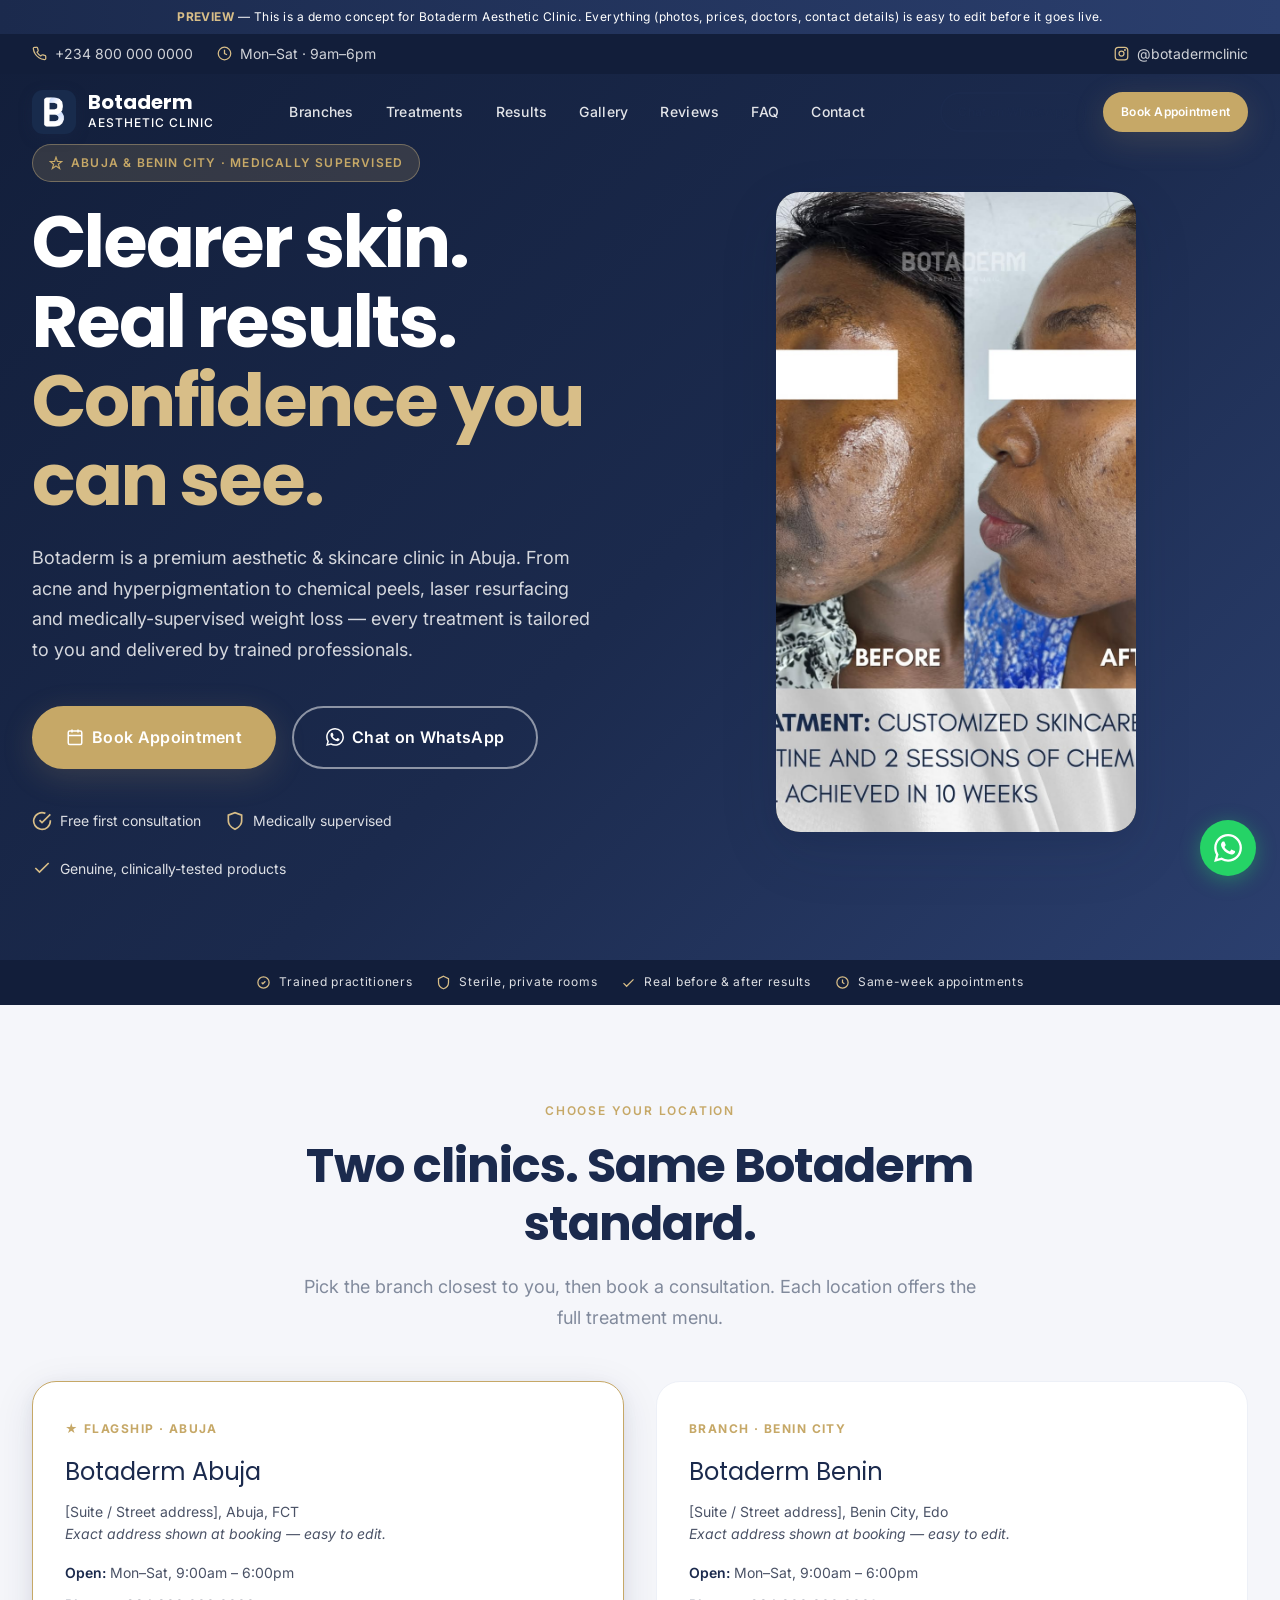
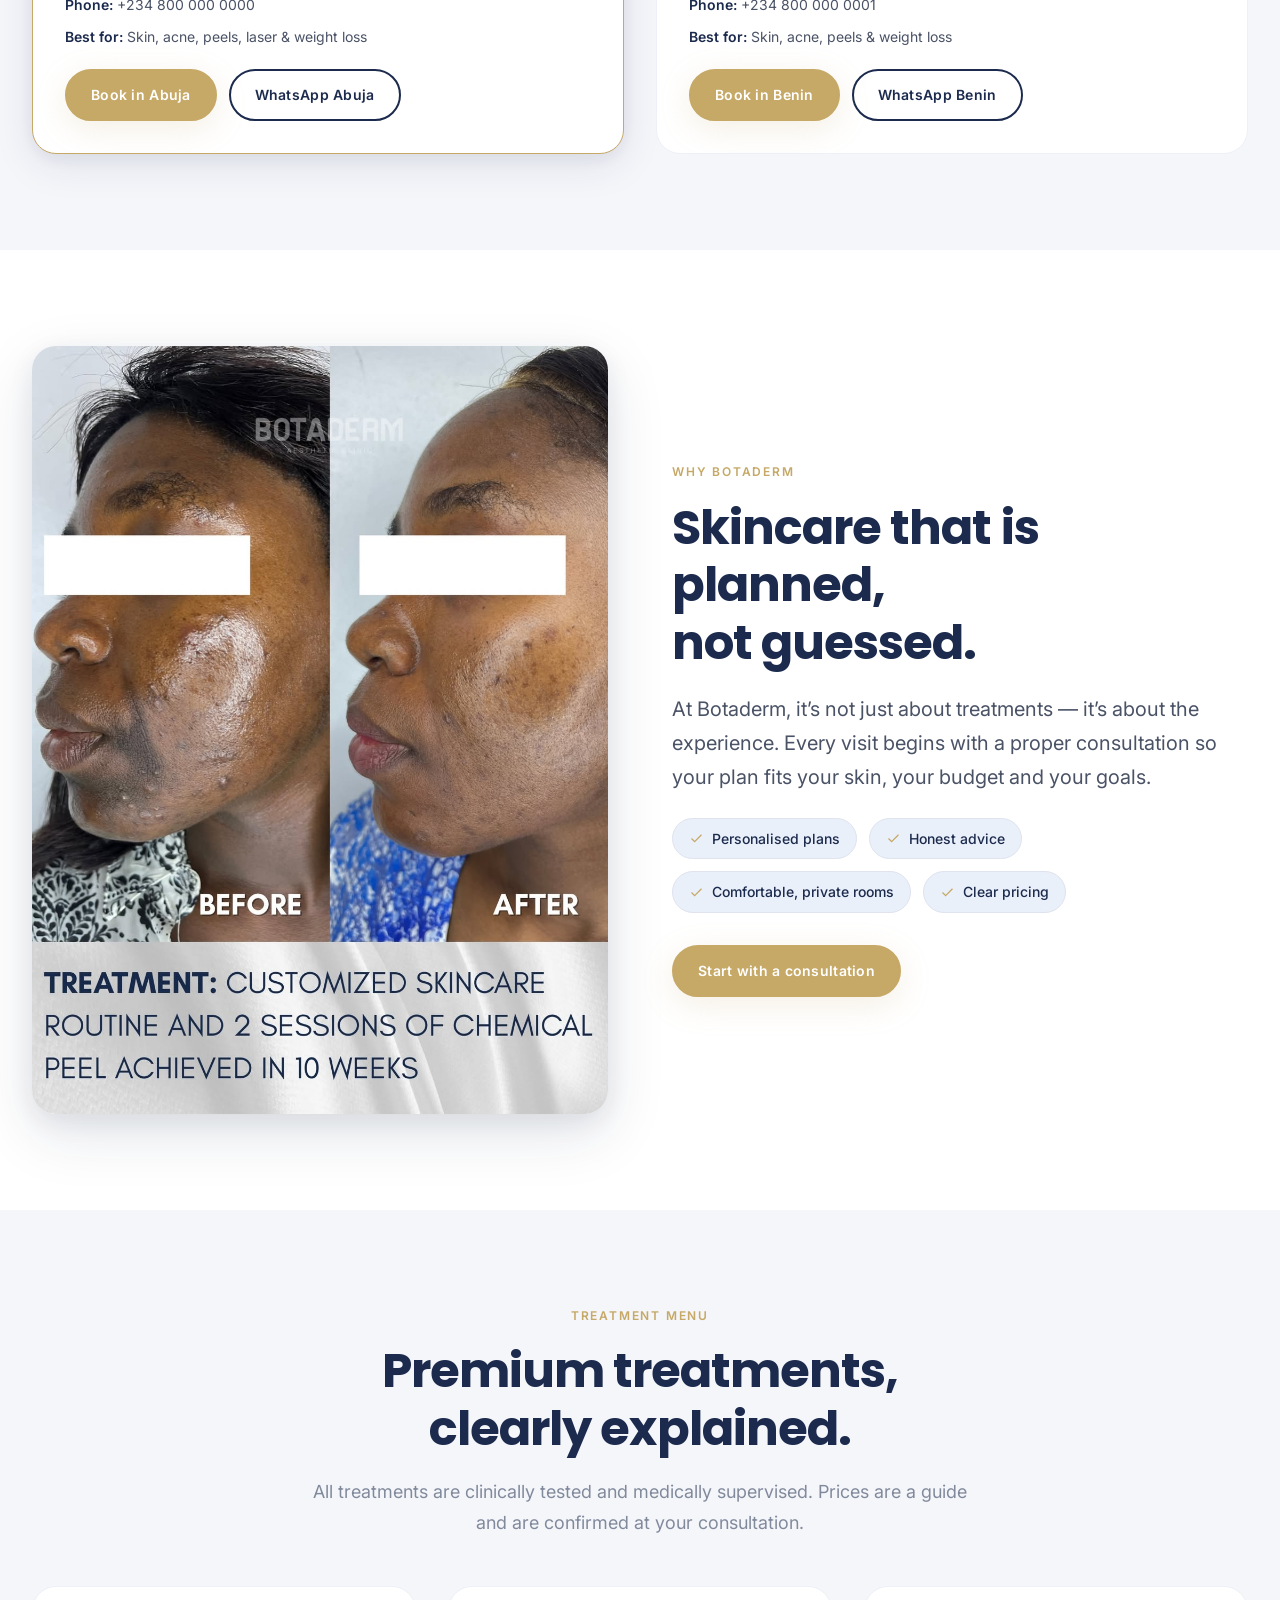
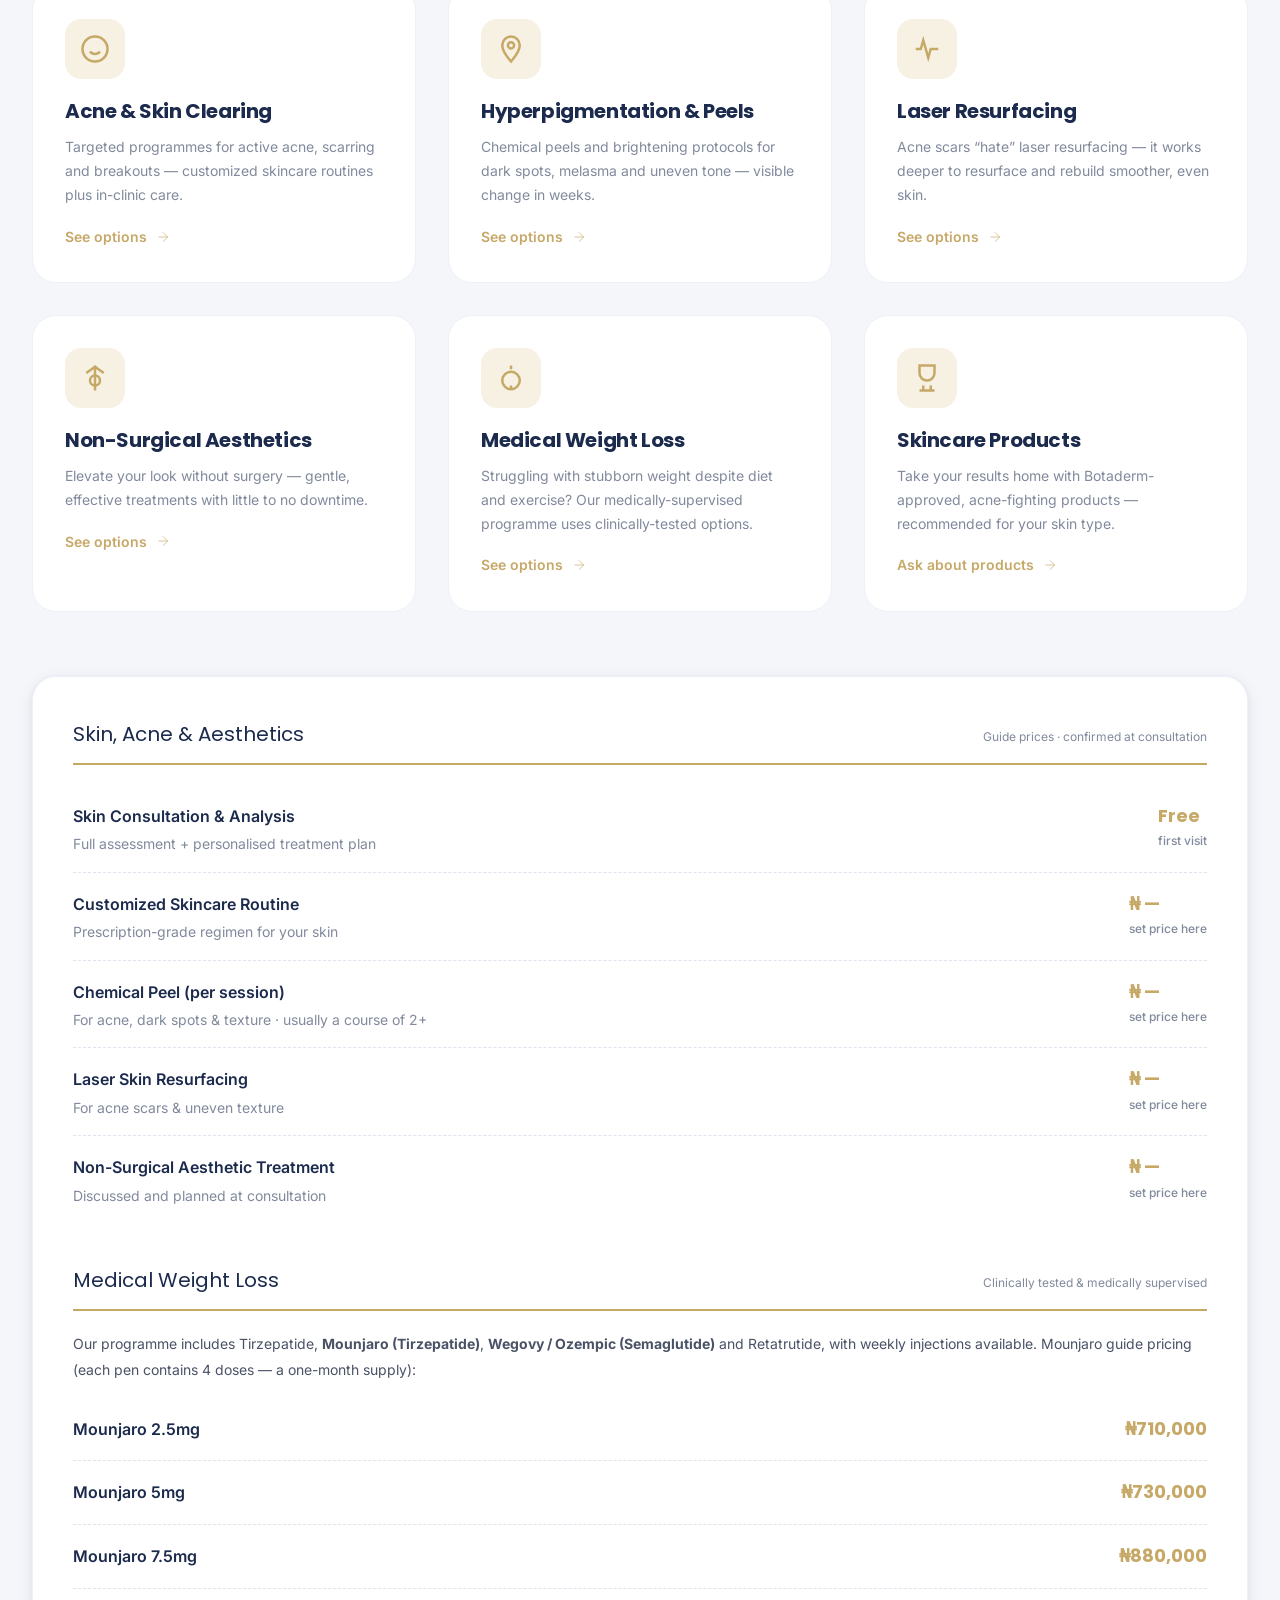
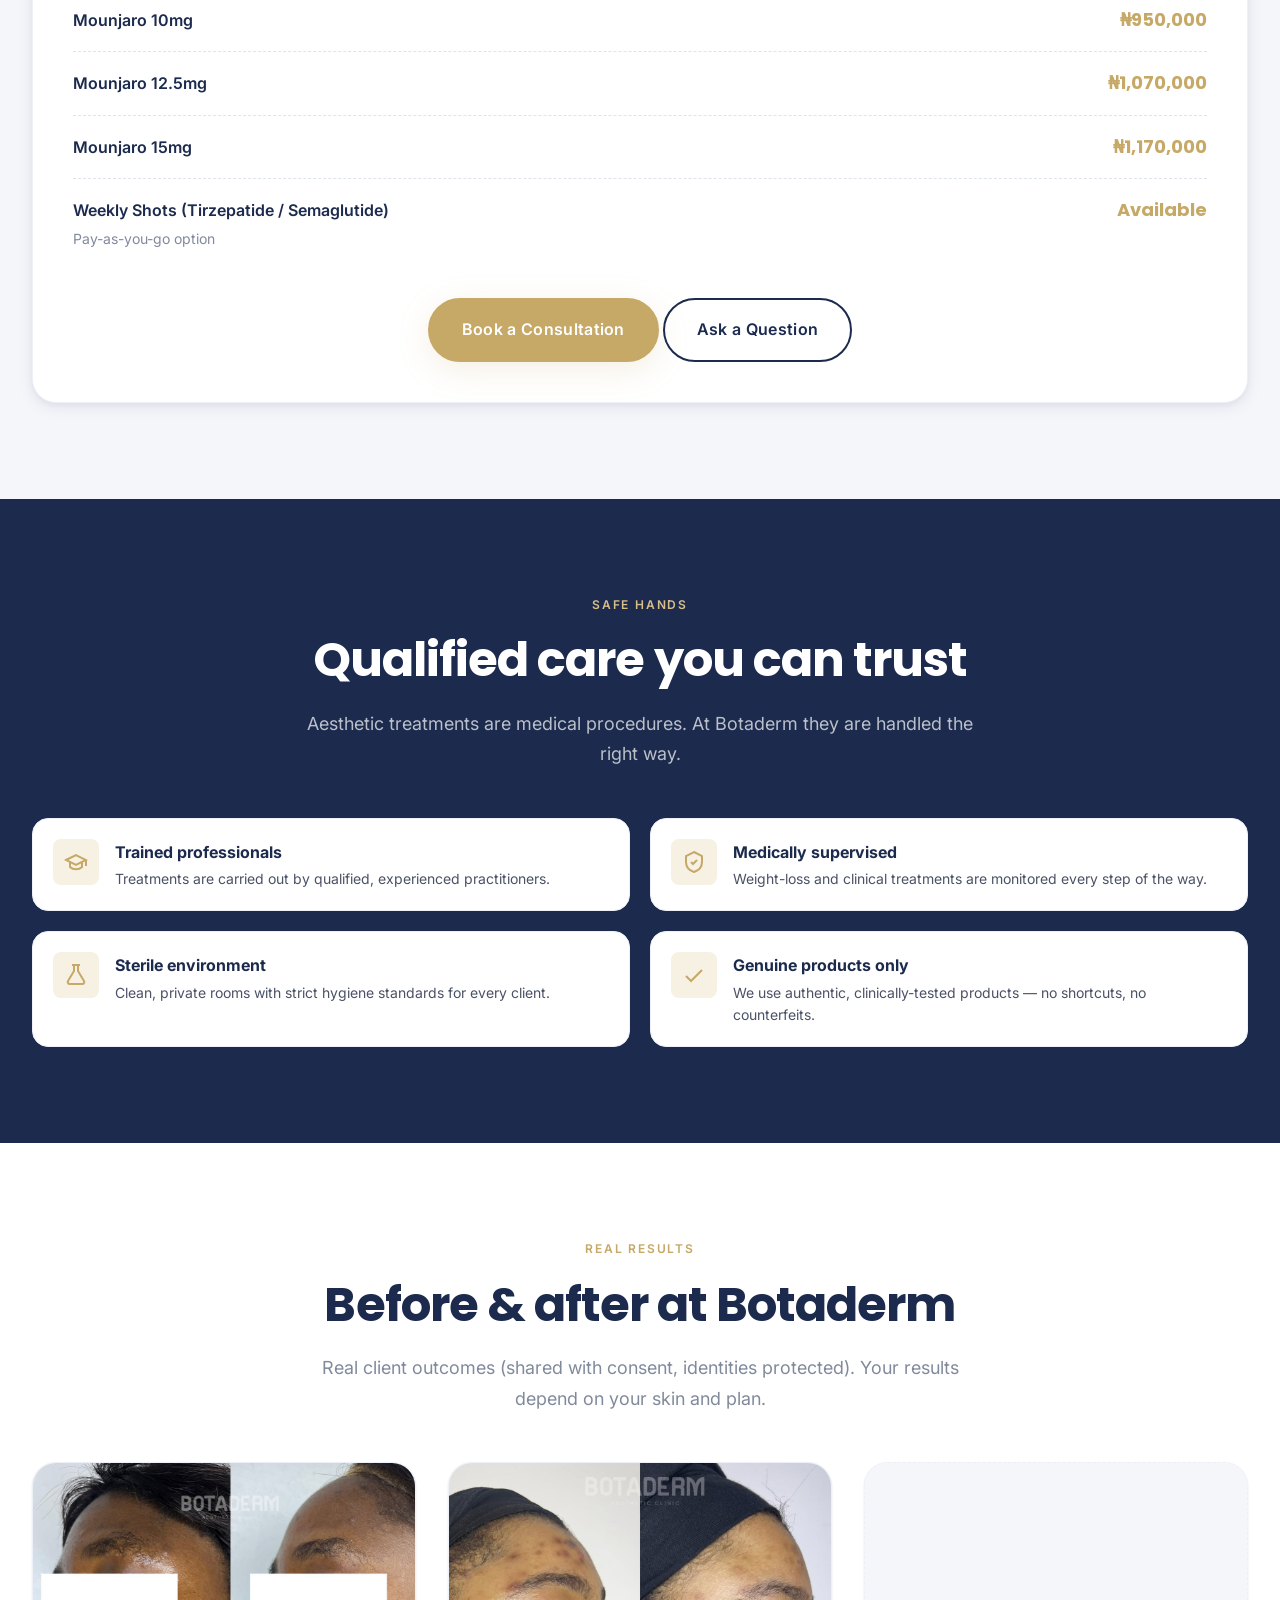
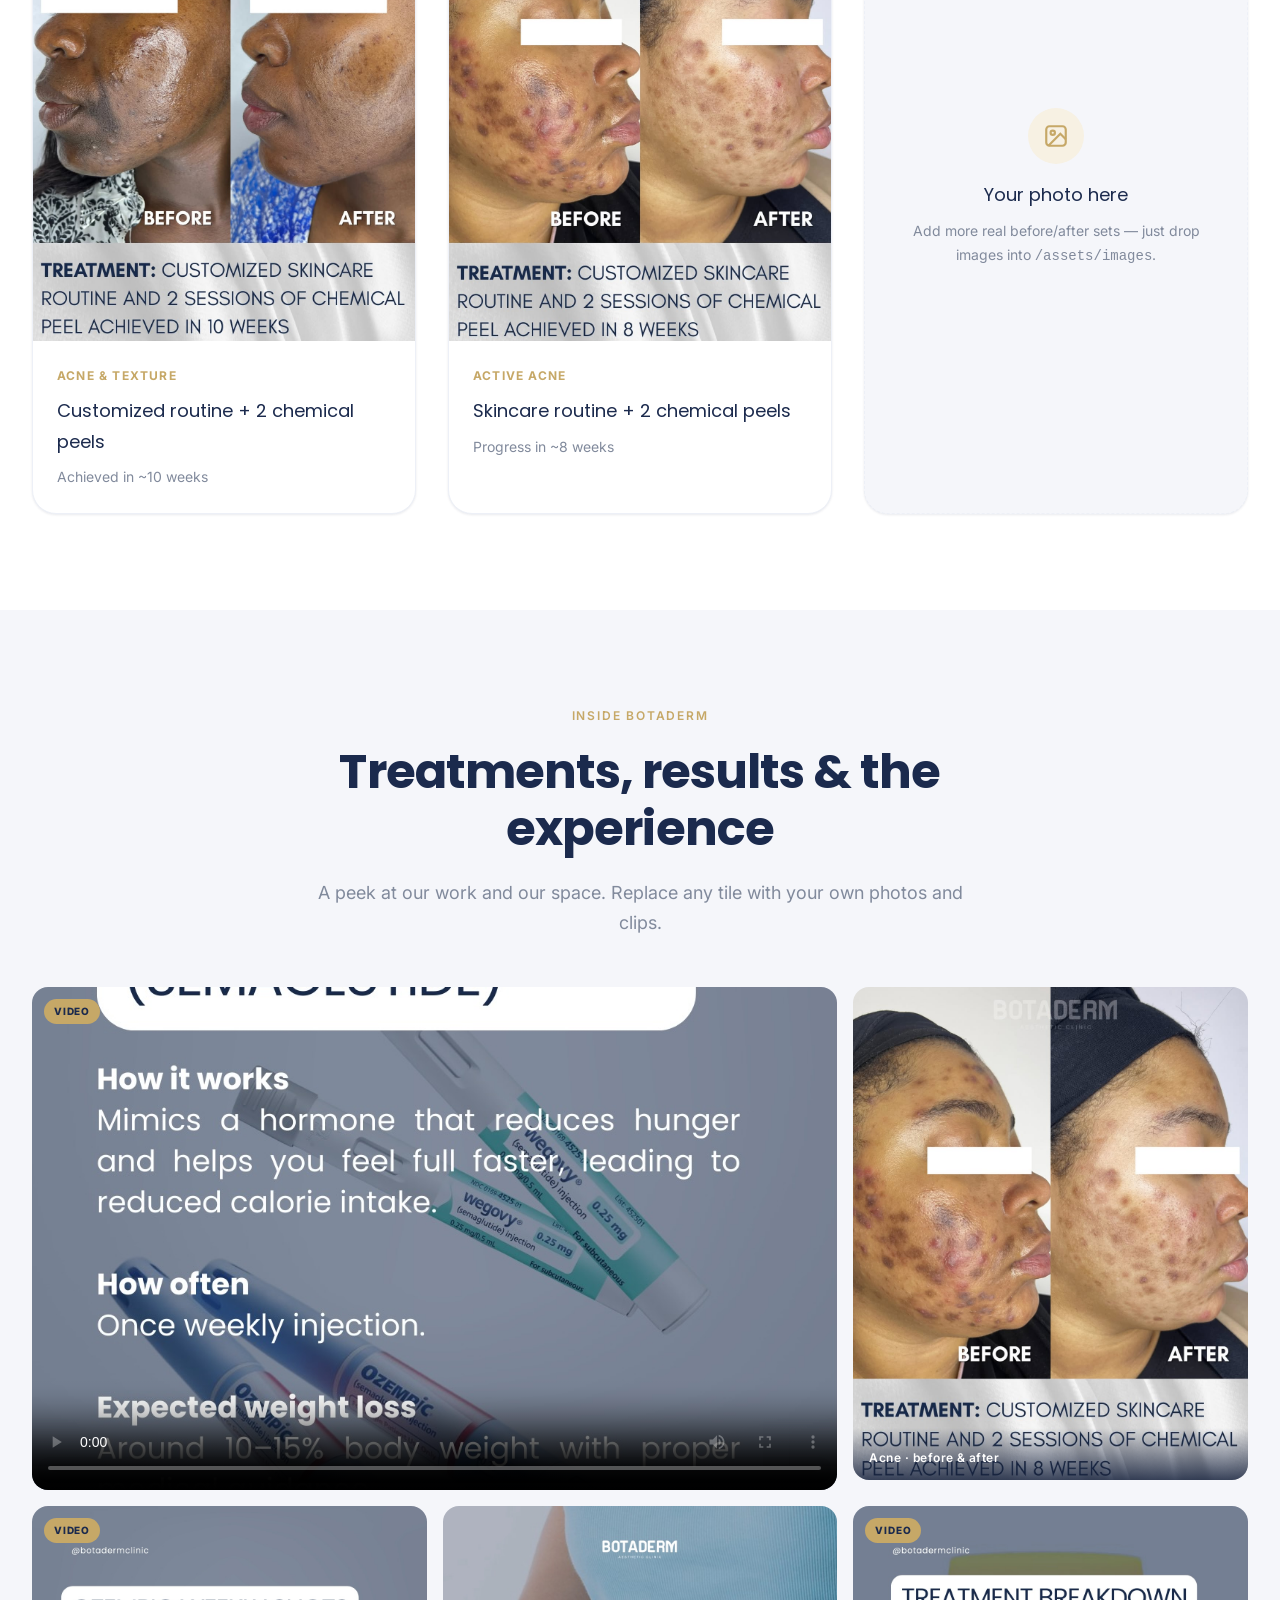
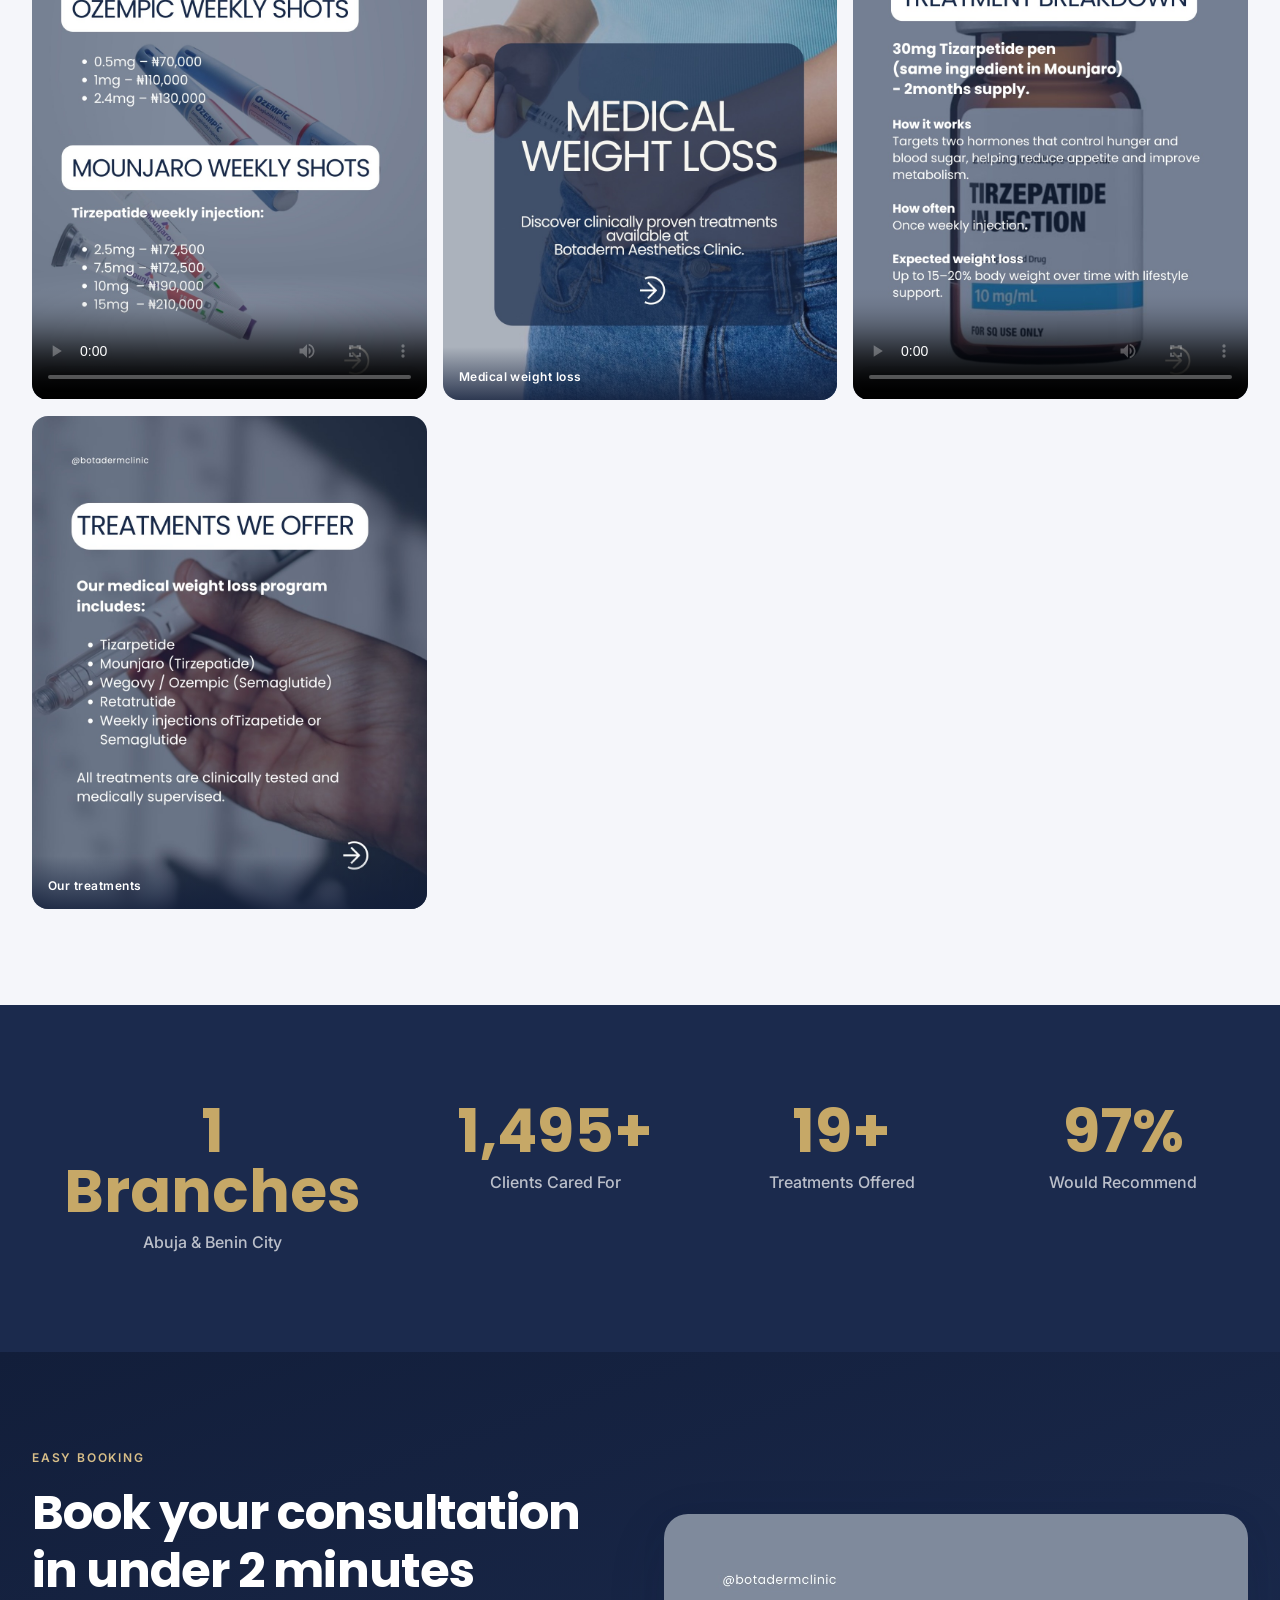
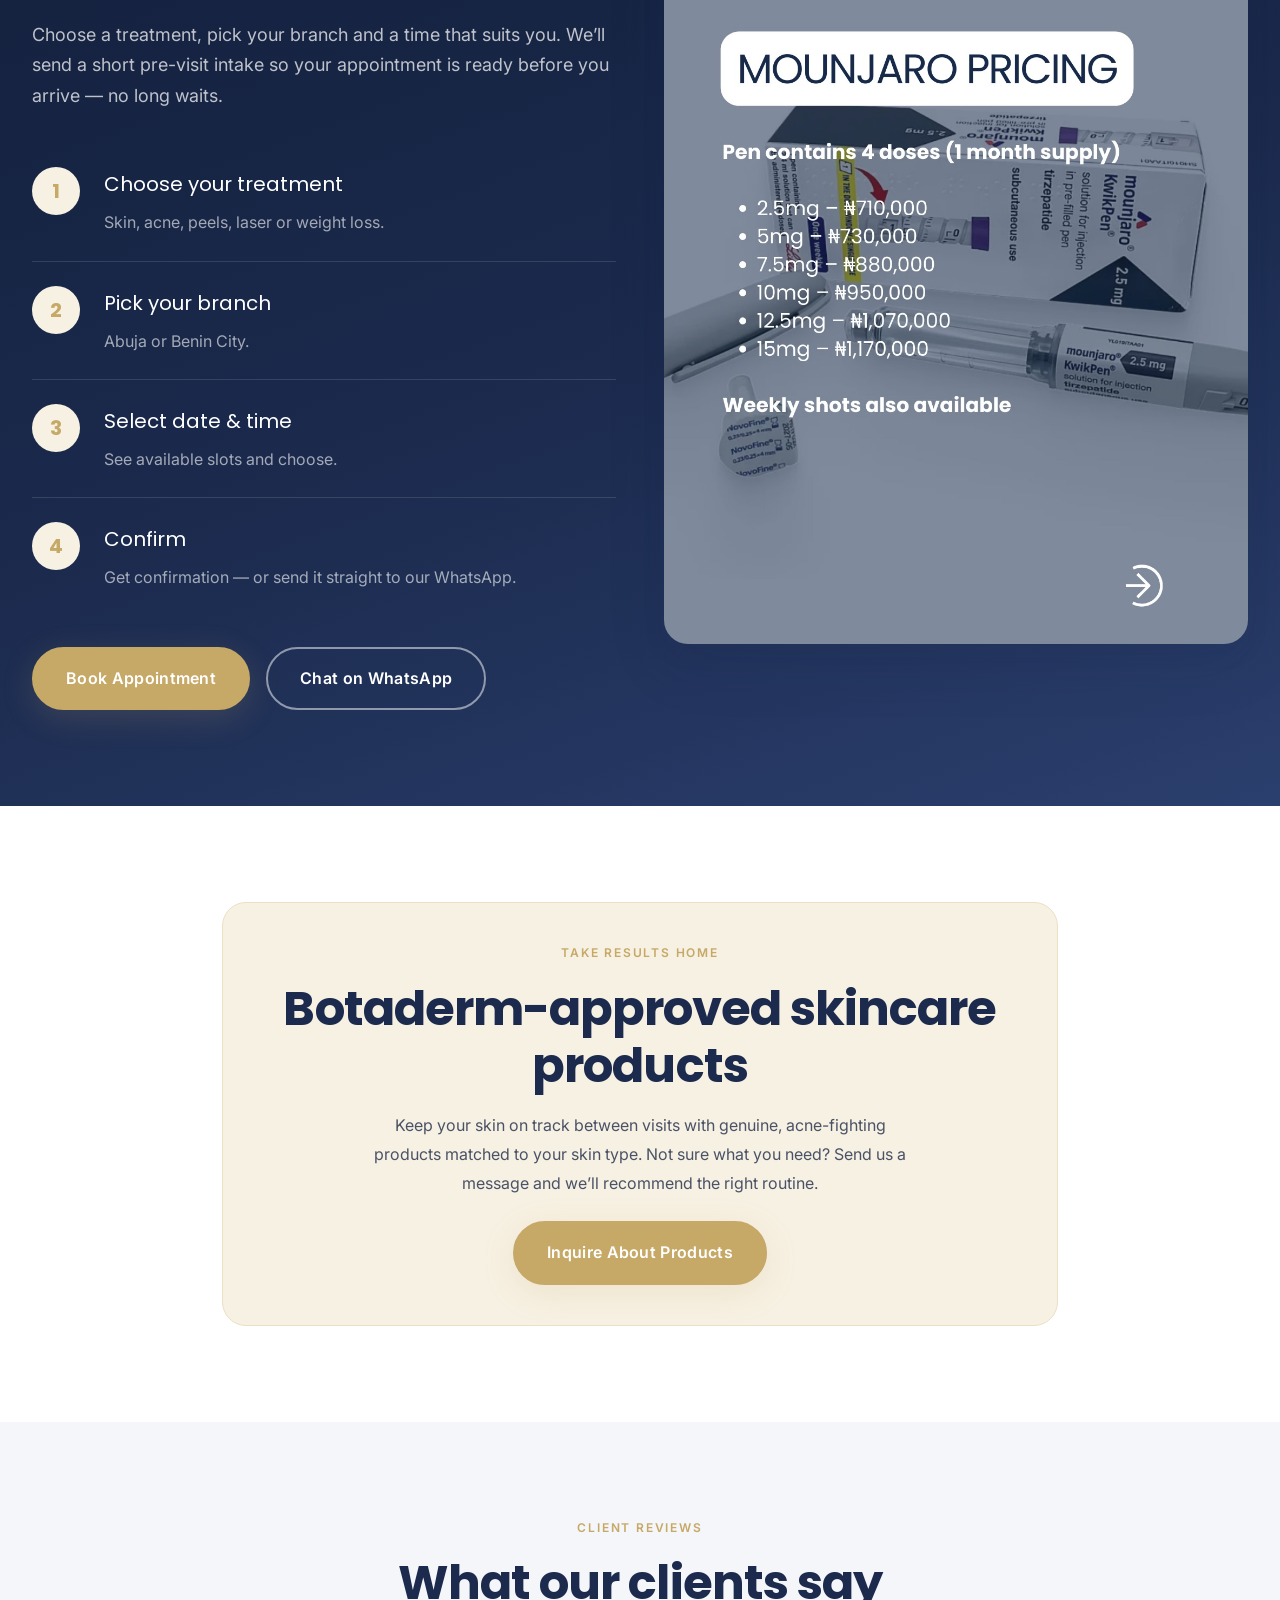
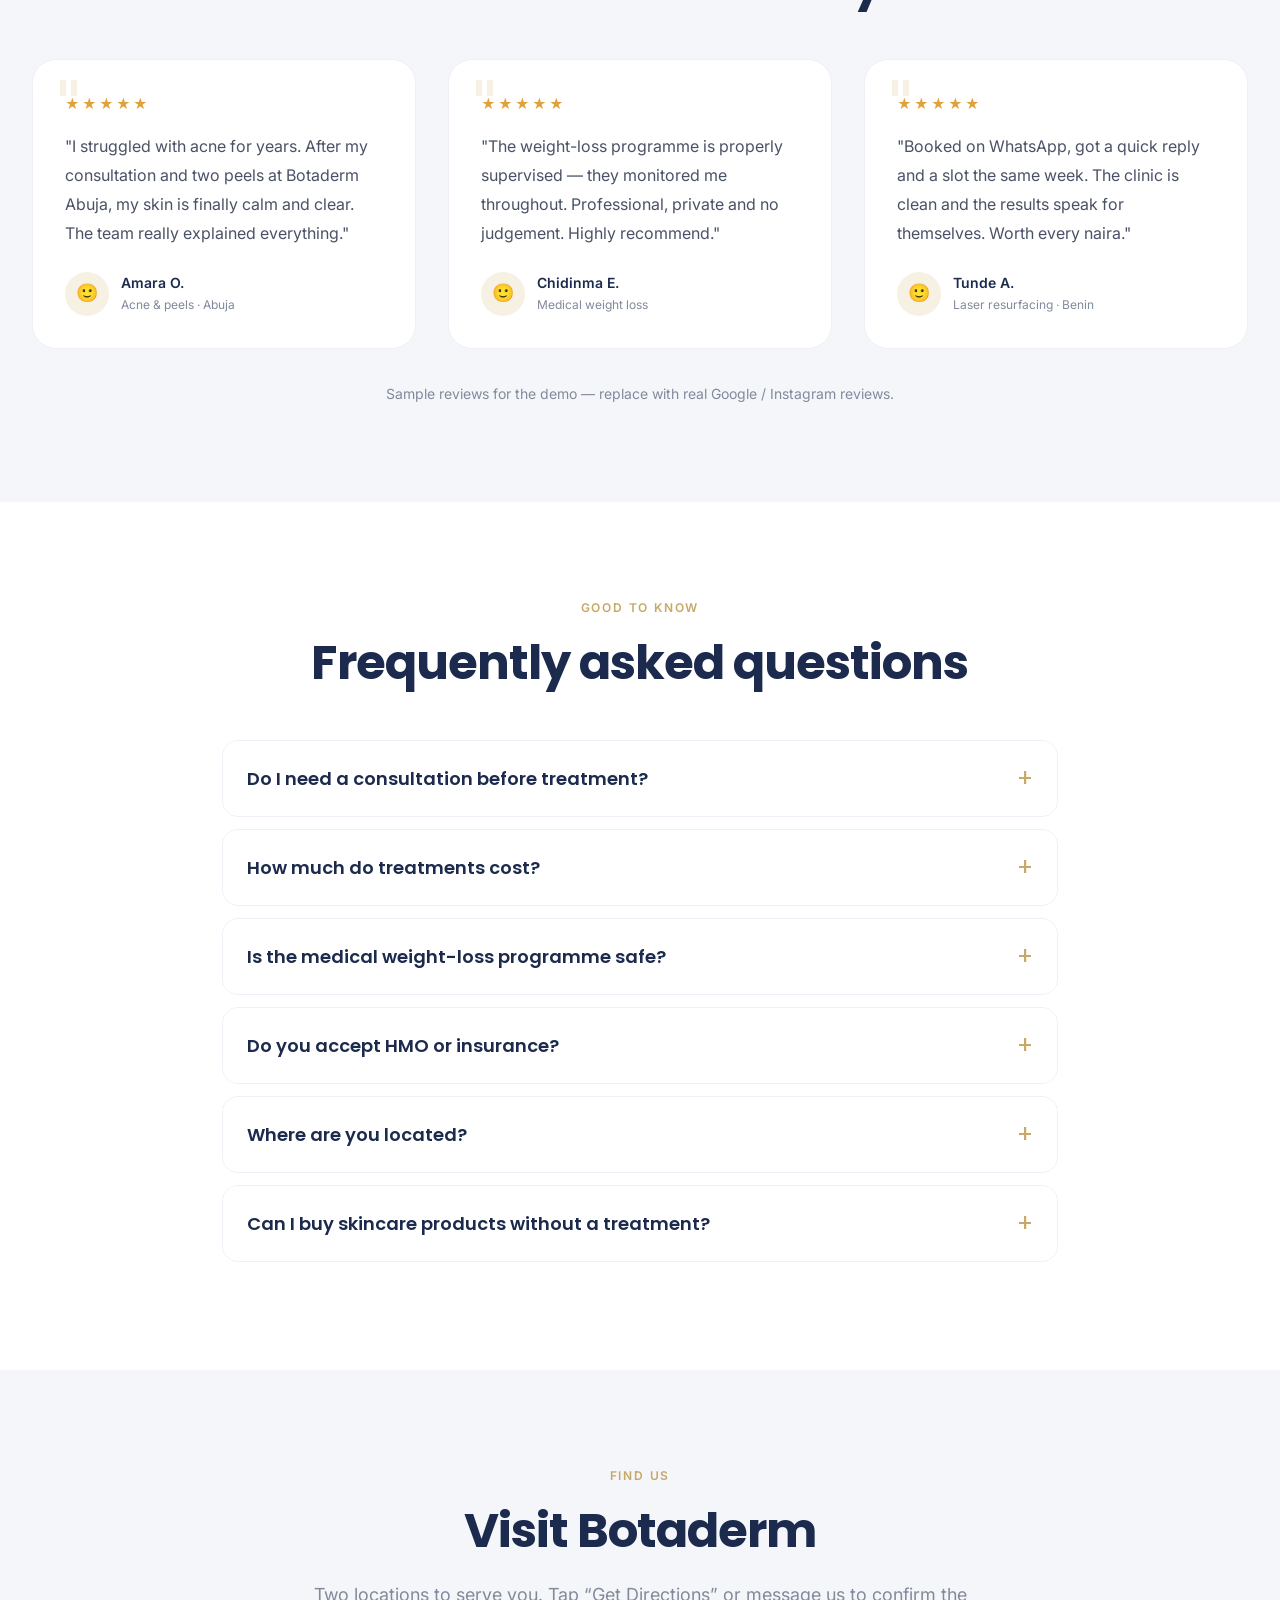
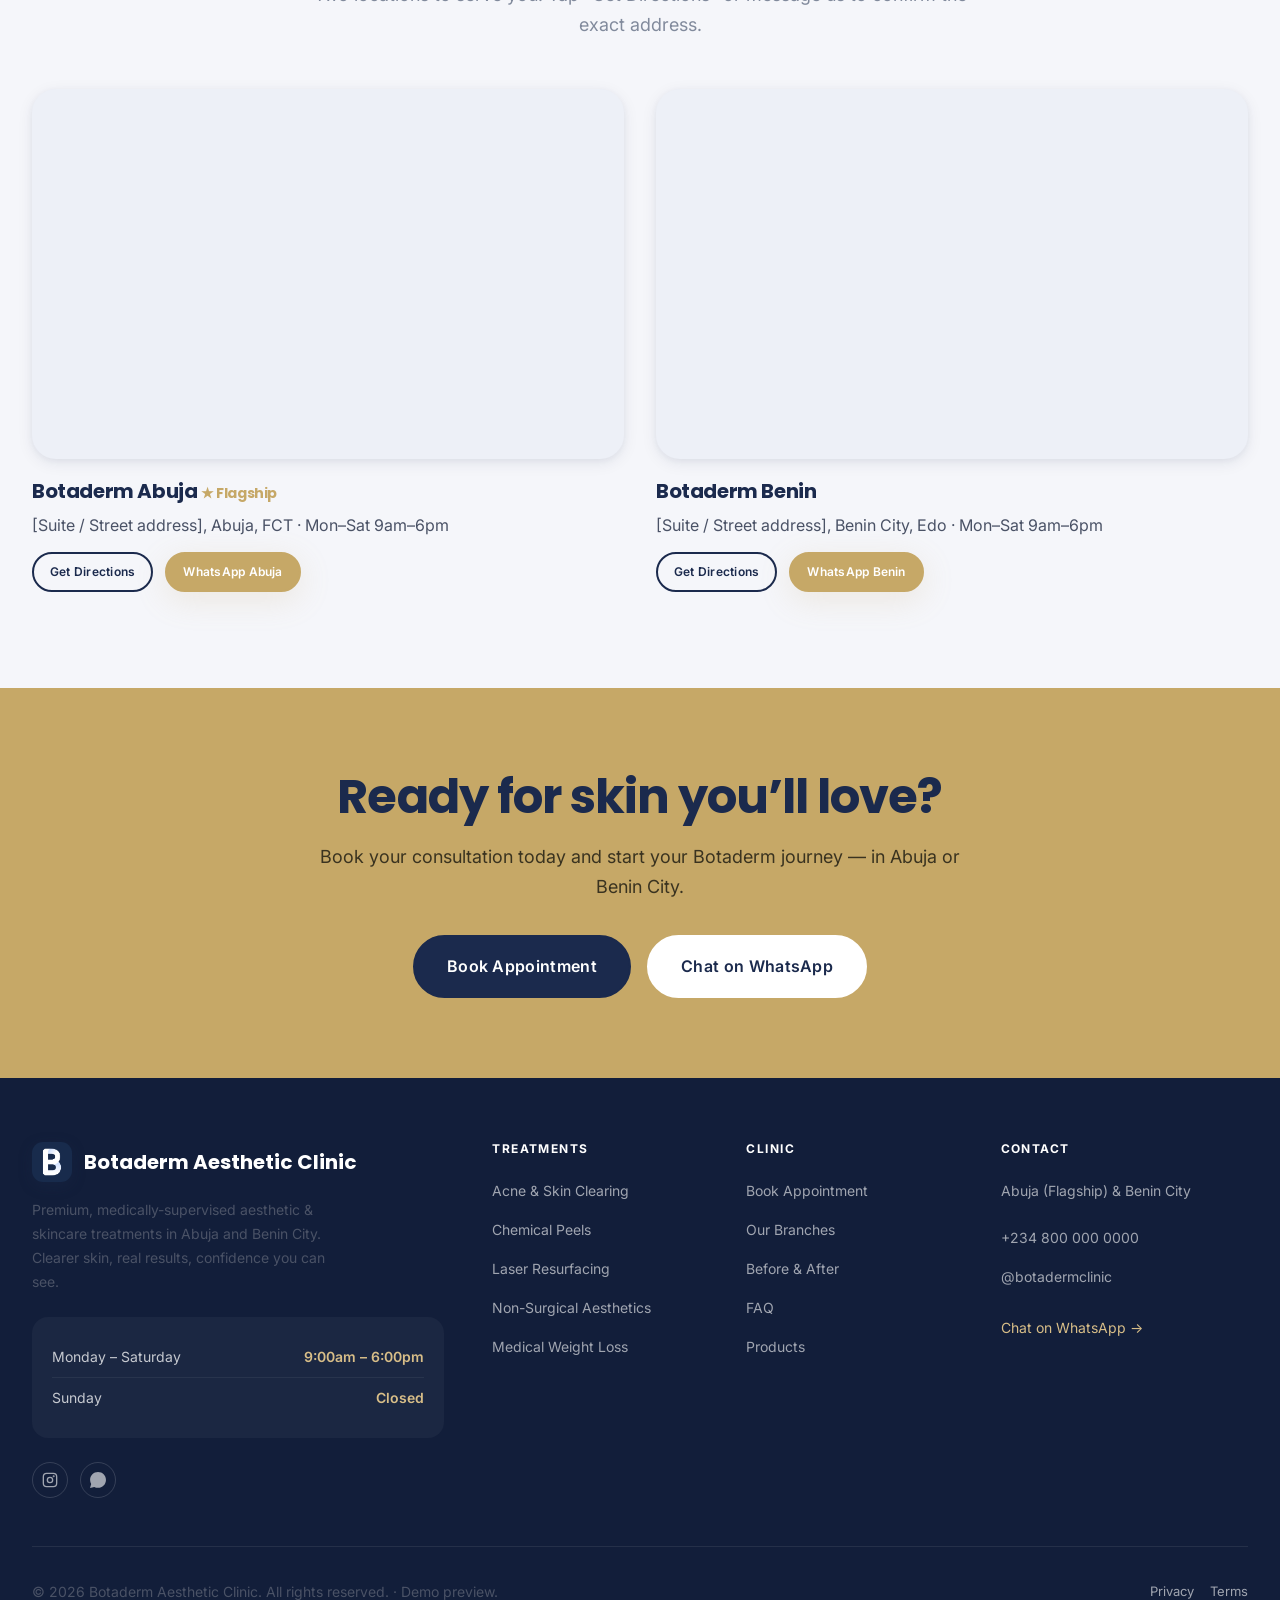
==== index.html @ 46c381f0 "Botaderm Aesthetic Clinic — Abuja demo preview site Mobile-first, dependency-free clinic site built " ====
<!DOCTYPE html>
<html lang="en">
<head>
  <meta charset="UTF-8" />
  <meta name="viewport" content="width=device-width, initial-scale=1.0" />

  <!-- ============================== SEO ============================== -->
  <title>Aesthetic &amp; Skincare Clinic in Abuja | Botaderm Aesthetic Clinic</title>
  <meta name="description" content="Botaderm is a premium aesthetic &amp; skincare clinic in Abuja (and Benin City). Medically-supervised acne treatment, chemical peels, laser resurfacing and medical weight loss. Book a consultation or chat on WhatsApp." />
  <meta name="keywords" content="aesthetic clinic Abuja, skincare clinic Abuja, acne treatment Abuja, chemical peel Abuja, medical weight loss Abuja, Mounjaro Abuja, Botaderm" />
  <meta name="theme-color" content="#1B2A4D" />
  <link rel="canonical" href="https://example.com/botaderm-clinic-abuja/" />

  <!-- Open Graph / social -->
  <meta property="og:type" content="website" />
  <meta property="og:title" content="Botaderm Aesthetic Clinic — Abuja" />
  <meta property="og:description" content="Premium, medically-supervised skincare &amp; aesthetic treatments in Abuja. Book a consultation today." />
  <meta property="og:image" content="assets/images/before-after-1.jpg" />
  <meta name="twitter:card" content="summary_large_image" />

  <link rel="icon" type="image/jpeg" href="assets/botaderm-logo.jpg" />
  <link rel="apple-touch-icon" href="assets/botaderm-logo.jpg" />

  <link rel="preconnect" href="https://fonts.googleapis.com" />
  <link rel="preconnect" href="https://fonts.gstatic.com" crossorigin />
  <link href="https://fonts.googleapis.com/css2?family=Poppins:wght@500;600;700;800&family=Inter:wght@400;500;600&display=swap" rel="stylesheet" />
  <link rel="stylesheet" href="css/style.css" />

  <!-- Local business structured data (edit with real address, phone, geo) -->
  <script type="application/ld+json">
  {
    "@context": "https://schema.org",
    "@type": "MedicalClinic",
    "name": "Botaderm Aesthetic Clinic",
    "description": "Premium aesthetic and skincare clinic in Abuja offering acne treatment, chemical peels, laser resurfacing and medically-supervised weight loss.",
    "image": "assets/botaderm-logo.jpg",
    "url": "https://example.com/botaderm-clinic-abuja/",
    "telephone": "+234-800-000-0000",
    "priceRange": "₦₦",
    "address": {
      "@type": "PostalAddress",
      "streetAddress": "[Street address — Abuja]",
      "addressLocality": "Abuja",
      "addressRegion": "FCT",
      "addressCountry": "NG"
    },
    "sameAs": ["https://instagram.com/botadermclinic"],
    "department": {
      "@type": "MedicalClinic",
      "name": "Botaderm Aesthetic Clinic — Benin City",
      "address": { "@type": "PostalAddress", "addressLocality": "Benin City", "addressRegion": "Edo", "addressCountry": "NG" }
    }
  }
  </script>
</head>
<body>

  <!-- DEMO / PREVIEW RIBBON (remove when the clinic goes live) -->
  <div class="demo-ribbon">
    <strong>PREVIEW</strong> — This is a demo concept for Botaderm Aesthetic Clinic. Everything (photos, prices, doctors, contact details) is easy to edit before it goes live.
  </div>

  <!-- TOP UTILITY BAR -->
  <div class="topbar">
    <div class="topbar__inner">
      <div class="topbar__group">
        <span class="topbar__item">
          <svg viewBox="0 0 24 24" fill="none" stroke-width="2"><path d="M22 16.92v3a2 2 0 01-2.18 2 19.79 19.79 0 01-8.63-3.07 19.5 19.5 0 01-6-6 19.79 19.79 0 01-3.07-8.67A2 2 0 014.11 2h3a2 2 0 012 1.72c.13.96.36 1.9.7 2.81a2 2 0 01-.45 2.11L8.09 9.91a16 16 0 006 6l1.27-1.27a2 2 0 012.11-.45c.91.34 1.85.57 2.81.7A2 2 0 0122 16.92z"/></svg>
          <a href="tel:+2348000000000">+234 800 000 0000</a>
        </span>
        <span class="topbar__item">
          <svg viewBox="0 0 24 24" fill="none" stroke-width="2"><circle cx="12" cy="12" r="10"/><path d="M12 6v6l4 2"/></svg>
          Mon–Sat · 9am–6pm
        </span>
      </div>
      <div class="topbar__group">
        <span class="topbar__item">
          <svg viewBox="0 0 24 24" fill="none" stroke-width="2"><rect x="2" y="2" width="20" height="20" rx="5"/><circle cx="12" cy="12" r="4"/><circle cx="17.5" cy="6.5" r=".6" fill="currentColor"/></svg>
          <a href="https://instagram.com/botadermclinic" target="_blank" rel="noopener">@botadermclinic</a>
        </span>
      </div>
    </div>
  </div>

  <!-- NAVIGATION -->
  <nav class="nav nav--transparent" id="main-nav" data-transparent="true">
    <div class="nav__inner">
      <a href="index.html" class="nav__logo">
        <img class="brand-logo" src="assets/botaderm-logo.jpg" alt="Botaderm Aesthetic Clinic logo" />
        <div>
          <div class="nav__logo-text">Botaderm</div>
          <div class="nav__logo-sub">Aesthetic Clinic</div>
        </div>
      </a>
      <ul class="nav__links">
        <li><a href="#branches" class="nav__link">Branches</a></li>
        <li><a href="#treatments" class="nav__link">Treatments</a></li>
        <li><a href="#results" class="nav__link">Results</a></li>
        <li><a href="#gallery" class="nav__link">Gallery</a></li>
        <li><a href="#reviews" class="nav__link">Reviews</a></li>
        <li><a href="#faq" class="nav__link">FAQ</a></li>
        <li><a href="#contact" class="nav__link">Contact</a></li>
      </ul>
      <div class="nav__actions">
        <a class="btn btn--secondary btn--sm" data-wa data-wa-msg="Hello Botaderm, I would like to chat about a consultation.">Chat on WhatsApp</a>
        <a href="book-appointment.html" class="btn btn--primary btn--sm">Book Appointment</a>
        <button class="nav__menu-btn" id="menu-btn" aria-label="Open menu"><span></span><span></span><span></span></button>
      </div>
    </div>
  </nav>

  <!-- MOBILE NAV -->
  <div class="mobile-nav" id="mobile-nav">
    <button class="mobile-nav__close" id="mobile-nav-close" aria-label="Close menu">✕</button>
    <ul class="mobile-nav__links">
      <li><a href="#branches" class="mobile-nav__link">Branches</a></li>
      <li><a href="#treatments" class="mobile-nav__link">Treatments</a></li>
      <li><a href="#results" class="mobile-nav__link">Results</a></li>
      <li><a href="#gallery" class="mobile-nav__link">Gallery</a></li>
      <li><a href="#reviews" class="mobile-nav__link">Reviews</a></li>
      <li><a href="#faq" class="mobile-nav__link">FAQ</a></li>
      <li><a href="#contact" class="mobile-nav__link">Contact</a></li>
      <li><a href="book-appointment.html" class="mobile-nav__link mobile-nav__link--cta">Book Appointment</a></li>
    </ul>
  </div>

  <main>

    <!-- ================================ HERO ================================ -->
    <section class="hero">
      <div class="hero__bg hero__bg--gradient"></div>
      <div class="hero__content">
        <div class="grid grid-2" style="align-items:center;gap:var(--space-12);">
          <div>
            <span class="hero__label animate-fade-up">
              <svg width="14" height="14" viewBox="0 0 24 24" fill="none" stroke="currentColor" stroke-width="2"><path d="M12 2l2.4 7.4H22l-6 4.6 2.3 7.4L12 17l-6.3 4.4L8 14 2 9.4h7.6z"/></svg>
              Abuja &amp; Benin City · Medically Supervised
            </span>
            <h1 class="hero__title animate-fade-up animate-fade-up--delay-1">
              Clearer skin. Real results.
              <span>Confidence you can see.</span>
            </h1>
            <p class="hero__subtitle animate-fade-up animate-fade-up--delay-2">
              Botaderm is a premium aesthetic &amp; skincare clinic in Abuja. From acne and
              hyperpigmentation to chemical peels, laser resurfacing and medically-supervised
              weight loss — every treatment is tailored to you and delivered by trained professionals.
            </p>
            <div class="hero__actions animate-fade-up animate-fade-up--delay-3">
              <a href="book-appointment.html" class="btn btn--primary btn--lg">
                <svg viewBox="0 0 24 24" fill="none" stroke="currentColor" stroke-width="2"><rect x="3" y="4" width="18" height="18" rx="2"/><line x1="16" y1="2" x2="16" y2="6"/><line x1="8" y1="2" x2="8" y2="6"/><line x1="3" y1="10" x2="21" y2="10"/></svg>
                Book Appointment
              </a>
              <a class="btn btn--ghost btn--lg" data-wa data-wa-msg="Hello Botaderm, I'd like a free consultation about my skin/weight goals.">
                <svg viewBox="0 0 24 24" fill="currentColor"><path d="M17.47 14.38c-.3-.15-1.76-.87-2.03-.97-.27-.1-.47-.15-.67.15-.2.3-.77.97-.94 1.16-.17.2-.35.22-.64.08-.3-.15-1.26-.47-2.4-1.48-.88-.79-1.48-1.76-1.65-2.06-.17-.3-.02-.46.13-.6.13-.14.3-.35.45-.52.15-.18.2-.3.3-.5.1-.2.05-.37-.02-.52-.08-.15-.67-1.61-.92-2.21-.24-.58-.49-.5-.67-.51h-.57c-.2 0-.52.07-.8.37-.27.3-1.04 1.02-1.04 2.48 0 1.46 1.07 2.88 1.22 3.07.15.2 2.1 3.2 5.08 4.49.71.3 1.26.49 1.69.62.71.23 1.36.2 1.87.12.57-.08 1.76-.72 2-1.41.25-.7.25-1.29.18-1.42-.07-.12-.27-.2-.57-.34"/><path d="M12.05 0C5.5 0 .16 5.34.16 11.9c0 2.1.55 4.14 1.59 5.94L.06 24l6.3-1.65a11.88 11.88 0 005.69 1.45h.01c6.55 0 11.89-5.34 11.89-11.9a11.82 11.82 0 00-3.48-8.41A11.82 11.82 0 0012.05 0zm0 21.8a9.87 9.87 0 01-5.03-1.38l-.36-.21-3.74.98 1-3.65-.24-.37a9.86 9.86 0 01-1.51-5.26c0-5.45 4.44-9.88 9.89-9.88a9.83 9.83 0 016.99 2.9 9.83 9.83 0 012.89 6.99c0 5.45-4.44 9.88-9.88 9.88z" fill-rule="evenodd"/></svg>
                Chat on WhatsApp
              </a>
            </div>
            <div class="hero__trust animate-fade-up animate-fade-up--delay-4">
              <span class="hero__trust-item">
                <svg viewBox="0 0 24 24" fill="none" stroke-width="2"><path d="M22 11.08V12a10 10 0 11-5.93-9.14"/><polyline points="22 4 12 14.01 9 11.01"/></svg>
                Free first consultation
              </span>
              <span class="hero__trust-item">
                <svg viewBox="0 0 24 24" fill="none" stroke-width="2"><path d="M12 22s8-4 8-10V5l-8-3-8 3v7c0 6 8 10 8 10z"/></svg>
                Medically supervised
              </span>
              <span class="hero__trust-item">
                <svg viewBox="0 0 24 24" fill="none" stroke-width="2"><path d="M20 6L9 17l-5-5"/></svg>
                Genuine, clinically-tested products
              </span>
            </div>
          </div>

          <div class="video-frame animate-fade-up animate-fade-up--delay-3">
            <video src="assets/videos/botaderm-experience.mp4" autoplay muted loop playsinline preload="metadata" poster="assets/images/before-after-1.jpg"></video>
          </div>
        </div>
      </div>
    </section>

    <!-- TRUST STRIP -->
    <div class="trust-strip">
      <div class="trust-strip__inner">
        <span class="trust-strip__item"><svg viewBox="0 0 24 24" fill="none" stroke-width="2"><path d="M9 12l2 2 4-4"/><circle cx="12" cy="12" r="9"/></svg> Trained practitioners</span>
        <span class="trust-strip__item"><svg viewBox="0 0 24 24" fill="none" stroke-width="2"><path d="M12 2l8 4v6c0 5-3.4 8.5-8 10-4.6-1.5-8-5-8-10V6z"/></svg> Sterile, private rooms</span>
        <span class="trust-strip__item"><svg viewBox="0 0 24 24" fill="none" stroke-width="2"><path d="M20 7L9 18l-5-5"/></svg> Real before &amp; after results</span>
        <span class="trust-strip__item"><svg viewBox="0 0 24 24" fill="none" stroke-width="2"><circle cx="12" cy="12" r="9"/><path d="M12 7v5l3 2"/></svg> Same-week appointments</span>
      </div>
    </div>

    <!-- ============================ BRANCHES ============================ -->
    <section class="section section--warm" id="branches">
      <div class="container">
        <div class="section-header section-header--center reveal">
          <span class="section-header__label">Choose Your Location</span>
          <h2 class="section-header__title">Two clinics. Same Botaderm standard.</h2>
          <p class="section-header__desc">Pick the branch closest to you, then book a consultation. Each location offers the full treatment menu.</p>
        </div>

        <div class="grid grid-2 reveal">
          <div class="branch-card branch-card--featured">
            <span class="branch-card__tag">★ Flagship · Abuja</span>
            <div class="branch-card__city">Botaderm Abuja</div>
            <p class="branch-card__addr">[Suite / Street address], Abuja, FCT<br><em>Exact address shown at booking — easy to edit.</em></p>
            <div class="branch-card__meta">
              <span><strong>Open:</strong> Mon–Sat, 9:00am – 6:00pm</span>
              <span><strong>Phone:</strong> +234 800 000 0000</span>
              <span><strong>Best for:</strong> Skin, acne, peels, laser &amp; weight loss</span>
            </div>
            <div class="branch-card__actions">
              <a href="book-appointment.html?branch=abuja" class="btn btn--primary">Book in Abuja</a>
              <a class="btn btn--secondary" data-wa="2348000000000" data-wa-msg="Hello Botaderm Abuja, I'd like to book a consultation.">WhatsApp Abuja</a>
            </div>
          </div>

          <div class="branch-card">
            <span class="branch-card__tag">Branch · Benin City</span>
            <div class="branch-card__city">Botaderm Benin</div>
            <p class="branch-card__addr">[Suite / Street address], Benin City, Edo<br><em>Exact address shown at booking — easy to edit.</em></p>
            <div class="branch-card__meta">
              <span><strong>Open:</strong> Mon–Sat, 9:00am – 6:00pm</span>
              <span><strong>Phone:</strong> +234 800 000 0001</span>
              <span><strong>Best for:</strong> Skin, acne, peels &amp; weight loss</span>
            </div>
            <div class="branch-card__actions">
              <a href="book-appointment.html?branch=benin" class="btn btn--primary">Book in Benin</a>
              <a class="btn btn--secondary" data-wa="2348000000001" data-wa-msg="Hello Botaderm Benin, I'd like to book a consultation.">WhatsApp Benin</a>
            </div>
          </div>
        </div>
      </div>
    </section>

    <!-- ============================ WELCOME / ABOUT ============================ -->
    <section class="section">
      <div class="container">
        <div class="grid grid-2" style="align-items:center;gap:var(--space-16);">
          <div class="reveal" style="border-radius:var(--radius-xl);overflow:hidden;box-shadow:var(--shadow-xl);">
            <img src="assets/images/before-after-1.jpg" alt="Botaderm before and after — chemical peel result" style="width:100%;display:block;" />
          </div>
          <div class="reveal">
            <span class="section-header__label">Why Botaderm</span>
            <h2 style="margin-bottom:var(--space-5);">Skincare that is planned,<br>not guessed.</h2>
            <p class="text-lead" style="margin-bottom:var(--space-6);">
              At Botaderm, it’s not just about treatments — it’s about the experience. Every visit
              begins with a proper consultation so your plan fits your skin, your budget and your goals.
            </p>
            <div class="chip-row" style="margin-bottom:var(--space-8);">
              <span class="chip"><svg viewBox="0 0 24 24" fill="none" stroke-width="2"><path d="M20 6L9 17l-5-5"/></svg> Personalised plans</span>
              <span class="chip"><svg viewBox="0 0 24 24" fill="none" stroke-width="2"><path d="M20 6L9 17l-5-5"/></svg> Honest advice</span>
              <span class="chip"><svg viewBox="0 0 24 24" fill="none" stroke-width="2"><path d="M20 6L9 17l-5-5"/></svg> Comfortable, private rooms</span>
              <span class="chip"><svg viewBox="0 0 24 24" fill="none" stroke-width="2"><path d="M20 6L9 17l-5-5"/></svg> Clear pricing</span>
            </div>
            <a href="book-appointment.html" class="btn btn--primary">Start with a consultation</a>
          </div>
        </div>
      </div>
    </section>

    <!-- ============================ TREATMENTS / MENU ============================ -->
    <section class="section section--warm" id="treatments">
      <div class="container">
        <div class="section-header section-header--center reveal">
          <span class="section-header__label">Treatment Menu</span>
          <h2 class="section-header__title">Premium treatments,<br>clearly explained.</h2>
          <p class="section-header__desc">All treatments are clinically tested and medically supervised. Prices are a guide and are confirmed at your consultation.</p>
        </div>

        <!-- Treatment category cards -->
        <div class="grid grid-3 reveal" style="margin-bottom:var(--space-16);">
          <div class="service-card">
            <div class="service-card__icon"><svg viewBox="0 0 24 24" stroke-width="2"><circle cx="12" cy="12" r="10"/><path d="M8 14s1.5 2 4 2 4-2 4-2"/><path d="M9 9h.01M15 9h.01"/></svg></div>
            <h3 class="service-card__title">Acne &amp; Skin Clearing</h3>
            <p class="service-card__desc">Targeted programmes for active acne, scarring and breakouts — customized skincare routines plus in-clinic care.</p>
            <a href="#menu-skin" class="service-card__link">See options <svg viewBox="0 0 24 24"><line x1="5" y1="12" x2="19" y2="12"/><polyline points="12 5 19 12 12 19"/></svg></a>
          </div>
          <div class="service-card">
            <div class="service-card__icon"><svg viewBox="0 0 24 24" stroke-width="2"><path d="M12 2a7 7 0 017 7c0 5-7 13-7 13S5 14 5 9a7 7 0 017-7z"/><circle cx="12" cy="9" r="2.5"/></svg></div>
            <h3 class="service-card__title">Hyperpigmentation &amp; Peels</h3>
            <p class="service-card__desc">Chemical peels and brightening protocols for dark spots, melasma and uneven tone — visible change in weeks.</p>
            <a href="#menu-skin" class="service-card__link">See options <svg viewBox="0 0 24 24"><line x1="5" y1="12" x2="19" y2="12"/><polyline points="12 5 19 12 12 19"/></svg></a>
          </div>
          <div class="service-card">
            <div class="service-card__icon"><svg viewBox="0 0 24 24" stroke-width="2"><path d="M3 12h4l2-7 4 14 2-7h6"/></svg></div>
            <h3 class="service-card__title">Laser Resurfacing</h3>
            <p class="service-card__desc">Acne scars “hate” laser resurfacing — it works deeper to resurface and rebuild smoother, even skin.</p>
            <a href="#menu-skin" class="service-card__link">See options <svg viewBox="0 0 24 24"><line x1="5" y1="12" x2="19" y2="12"/><polyline points="12 5 19 12 12 19"/></svg></a>
          </div>
          <div class="service-card">
            <div class="service-card__icon"><svg viewBox="0 0 24 24" stroke-width="2"><path d="M12 2v20M5 8l7-5 7 5"/><circle cx="12" cy="14" r="4"/></svg></div>
            <h3 class="service-card__title">Non-Surgical Aesthetics</h3>
            <p class="service-card__desc">Elevate your look without surgery — gentle, effective treatments with little to no downtime.</p>
            <a href="#menu-skin" class="service-card__link">See options <svg viewBox="0 0 24 24"><line x1="5" y1="12" x2="19" y2="12"/><polyline points="12 5 19 12 12 19"/></svg></a>
          </div>
          <div class="service-card">
            <div class="service-card__icon"><svg viewBox="0 0 24 24" stroke-width="2"><path d="M19 14a7 7 0 11-14 0 7 7 0 0114 0z"/><path d="M12 2v3M12 21v-3"/></svg></div>
            <h3 class="service-card__title">Medical Weight Loss</h3>
            <p class="service-card__desc">Struggling with stubborn weight despite diet and exercise? Our medically-supervised programme uses clinically-tested options.</p>
            <a href="#menu-weight" class="service-card__link">See options <svg viewBox="0 0 24 24"><line x1="5" y1="12" x2="19" y2="12"/><polyline points="12 5 19 12 12 19"/></svg></a>
          </div>
          <div class="service-card">
            <div class="service-card__icon"><svg viewBox="0 0 24 24" stroke-width="2"><path d="M6 2h12v6a6 6 0 01-12 0z"/><path d="M6 22h12M9 22v-4M15 22v-4"/></svg></div>
            <h3 class="service-card__title">Skincare Products</h3>
            <p class="service-card__desc">Take your results home with Botaderm-approved, acne-fighting products — recommended for your skin type.</p>
            <a href="#products" class="service-card__link">Ask about products <svg viewBox="0 0 24 24"><line x1="5" y1="12" x2="19" y2="12"/><polyline points="12 5 19 12 12 19"/></svg></a>
          </div>
        </div>

        <!-- Detailed price menu -->
        <div class="reveal" style="background:white;border-radius:var(--radius-xl);padding:var(--space-10);box-shadow:var(--shadow-md);border:1px solid var(--color-border-light);">

          <div class="menu-group" id="menu-skin">
            <div class="menu-group__head">
              <span class="menu-group__title">Skin, Acne &amp; Aesthetics</span>
              <span class="menu-group__note">Guide prices · confirmed at consultation</span>
            </div>
            <div class="menu-item">
              <div><div class="menu-item__name">Skin Consultation &amp; Analysis</div><div class="menu-item__desc">Full assessment + personalised treatment plan</div></div>
              <div class="menu-item__price">Free<small>first visit</small></div>
            </div>
            <div class="menu-item">
              <div><div class="menu-item__name">Customized Skincare Routine</div><div class="menu-item__desc">Prescription-grade regimen for your skin</div></div>
              <div class="menu-item__price">₦ —<small>set price here</small></div>
            </div>
            <div class="menu-item">
              <div><div class="menu-item__name">Chemical Peel (per session)</div><div class="menu-item__desc">For acne, dark spots &amp; texture · usually a course of 2+</div></div>
              <div class="menu-item__price">₦ —<small>set price here</small></div>
            </div>
            <div class="menu-item">
              <div><div class="menu-item__name">Laser Skin Resurfacing</div><div class="menu-item__desc">For acne scars &amp; uneven texture</div></div>
              <div class="menu-item__price">₦ —<small>set price here</small></div>
            </div>
            <div class="menu-item">
              <div><div class="menu-item__name">Non-Surgical Aesthetic Treatment</div><div class="menu-item__desc">Discussed and planned at consultation</div></div>
              <div class="menu-item__price">₦ —<small>set price here</small></div>
            </div>
          </div>

          <div class="menu-group" id="menu-weight" style="margin-bottom:0;">
            <div class="menu-group__head">
              <span class="menu-group__title">Medical Weight Loss</span>
              <span class="menu-group__note">Clinically tested &amp; medically supervised</span>
            </div>
            <p style="font-size:var(--text-sm);color:var(--color-text-soft);margin-bottom:var(--space-4);">
              Our programme includes Tirzepatide, <strong>Mounjaro (Tirzepatide)</strong>,
              <strong>Wegovy / Ozempic (Semaglutide)</strong> and Retatrutide, with weekly injections available.
              Mounjaro guide pricing (each pen contains 4 doses — a one-month supply):
            </p>
            <div class="menu-item"><div><div class="menu-item__name">Mounjaro 2.5mg</div></div><div class="menu-item__price">₦710,000</div></div>
            <div class="menu-item"><div><div class="menu-item__name">Mounjaro 5mg</div></div><div class="menu-item__price">₦730,000</div></div>
            <div class="menu-item"><div><div class="menu-item__name">Mounjaro 7.5mg</div></div><div class="menu-item__price">₦880,000</div></div>
            <div class="menu-item"><div><div class="menu-item__name">Mounjaro 10mg</div></div><div class="menu-item__price">₦950,000</div></div>
            <div class="menu-item"><div><div class="menu-item__name">Mounjaro 12.5mg</div></div><div class="menu-item__price">₦1,070,000</div></div>
            <div class="menu-item"><div><div class="menu-item__name">Mounjaro 15mg</div></div><div class="menu-item__price">₦1,170,000</div></div>
            <div class="menu-item"><div><div class="menu-item__name">Weekly Shots (Tirzepatide / Semaglutide)</div><div class="menu-item__desc">Pay-as-you-go option</div></div><div class="menu-item__price">Available</div></div>
          </div>

          <div style="text-align:center;margin-top:var(--space-8);">
            <a href="book-appointment.html" class="btn btn--primary btn--lg">Book a Consultation</a>
            <a class="btn btn--secondary btn--lg" data-wa data-wa-msg="Hello Botaderm, please share more on your treatments and prices.">Ask a Question</a>
          </div>
        </div>
      </div>
    </section>

    <!-- ============================ SAFETY / CREDIBILITY ============================ -->
    <section class="section section--dark">
      <div class="container">
        <div class="section-header section-header--center reveal">
          <span class="section-header__label" style="color:var(--color-accent-light);">Safe Hands</span>
          <h2 class="section-header__title">Qualified care you can trust</h2>
          <p class="section-header__desc" style="color:rgba(255,255,255,0.7);">Aesthetic treatments are medical procedures. At Botaderm they are handled the right way.</p>
        </div>
        <div class="cred-grid reveal">
          <div class="cred">
            <div class="cred__icon"><svg viewBox="0 0 24 24" stroke-width="2" fill="none"><path d="M22 10v6M2 10l10-5 10 5-10 5z"/><path d="M6 12v5c3 3 9 3 12 0v-5"/></svg></div>
            <div><div class="cred__title">Trained professionals</div><div class="cred__desc">Treatments are carried out by qualified, experienced practitioners.</div></div>
          </div>
          <div class="cred">
            <div class="cred__icon"><svg viewBox="0 0 24 24" stroke-width="2" fill="none"><path d="M12 2l8 4v6c0 5-3.4 8.5-8 10-4.6-1.5-8-5-8-10V6z"/><path d="M9 12l2 2 4-4"/></svg></div>
            <div><div class="cred__title">Medically supervised</div><div class="cred__desc">Weight-loss and clinical treatments are monitored every step of the way.</div></div>
          </div>
          <div class="cred">
            <div class="cred__icon"><svg viewBox="0 0 24 24" stroke-width="2" fill="none"><path d="M10 2v6L4 18a2 2 0 002 3h12a2 2 0 002-3L14 8V2"/><path d="M8 2h8"/></svg></div>
            <div><div class="cred__title">Sterile environment</div><div class="cred__desc">Clean, private rooms with strict hygiene standards for every client.</div></div>
          </div>
          <div class="cred">
            <div class="cred__icon"><svg viewBox="0 0 24 24" stroke-width="2" fill="none"><path d="M20 7L9 18l-5-5"/></svg></div>
            <div><div class="cred__title">Genuine products only</div><div class="cred__desc">We use authentic, clinically-tested products — no shortcuts, no counterfeits.</div></div>
          </div>
        </div>
      </div>
    </section>

    <!-- ============================ RESULTS / BEFORE & AFTER ============================ -->
    <section class="section" id="results">
      <div class="container">
        <div class="section-header section-header--center reveal">
          <span class="section-header__label">Real Results</span>
          <h2 class="section-header__title">Before &amp; after at Botaderm</h2>
          <p class="section-header__desc">Real client outcomes (shared with consent, identities protected). Your results depend on your skin and plan.</p>
        </div>

        <div class="grid grid-3 reveal">
          <div class="ba-card">
            <img class="ba-card__img" src="assets/images/before-after-1.jpg" alt="Before and after — chemical peel and skincare routine" />
            <div class="ba-card__body">
              <span class="ba-card__tag">Acne &amp; Texture</span>
              <div class="ba-card__title">Customized routine + 2 chemical peels</div>
              <div class="ba-card__meta">Achieved in ~10 weeks</div>
            </div>
          </div>
          <div class="ba-card">
            <img class="ba-card__img" src="assets/images/before-after-2.jpg" alt="Before and after — acne treatment progress" />
            <div class="ba-card__body">
              <span class="ba-card__tag">Active Acne</span>
              <div class="ba-card__title">Skincare routine + 2 chemical peels</div>
              <div class="ba-card__meta">Progress in ~8 weeks</div>
            </div>
          </div>
          <div class="ba-card" style="display:flex;flex-direction:column;align-items:center;justify-content:center;text-align:center;background:var(--color-warm);border-style:dashed;">
            <div style="padding:var(--space-8);">
              <div style="width:56px;height:56px;border-radius:50%;background:var(--color-accent-subtle);display:flex;align-items:center;justify-content:center;margin:0 auto var(--space-4);">
                <svg viewBox="0 0 24 24" width="26" height="26" fill="none" stroke="#C6A867" stroke-width="2"><rect x="3" y="3" width="18" height="18" rx="3"/><circle cx="9" cy="9" r="2"/><path d="M21 15l-5-5L5 21"/></svg>
              </div>
              <div class="ba-card__title">Your photo here</div>
              <div class="ba-card__meta">Add more real before/after sets — just drop images into <code>/assets/images</code>.</div>
            </div>
          </div>
        </div>
      </div>
    </section>

    <!-- ============================ VISUAL GALLERY ============================ -->
    <section class="section section--warm" id="gallery">
      <div class="container">
        <div class="section-header section-header--center reveal">
          <span class="section-header__label">Inside Botaderm</span>
          <h2 class="section-header__title">Treatments, results &amp; the experience</h2>
          <p class="section-header__desc">A peek at our work and our space. Replace any tile with your own photos and clips.</p>
        </div>

        <div class="gallery reveal">
          <div class="gallery__item gallery__item--wide">
            <video src="assets/videos/non-surgical.mp4" controls preload="metadata" playsinline poster="assets/images/clinic-04.jpg"></video>
            <span class="gallery__badge">Video</span>
          </div>
          <div class="gallery__item">
            <img src="assets/images/before-after-2.jpg" alt="Acne treatment result" loading="lazy" />
            <span class="gallery__cap">Acne · before &amp; after</span>
          </div>
          <div class="gallery__item">
            <video src="assets/videos/laser-resurfacing.mp4" controls preload="metadata" playsinline poster="assets/images/clinic-06.jpg"></video>
            <span class="gallery__badge">Video</span>
          </div>
          <div class="gallery__item">
            <img src="assets/images/weight-loss-cover.jpg" alt="Medical weight loss at Botaderm" loading="lazy" />
            <span class="gallery__cap">Medical weight loss</span>
          </div>
          <div class="gallery__item">
            <video src="assets/videos/acne-products.mp4" controls preload="metadata" playsinline poster="assets/images/clinic-02.jpg"></video>
            <span class="gallery__badge">Video</span>
          </div>
          <div class="gallery__item">
            <img src="assets/images/treatments-offered.jpg" alt="Treatments we offer" loading="lazy" />
            <span class="gallery__cap">Our treatments</span>
          </div>
        </div>
      </div>
    </section>

    <!-- ============================ STATS ============================ -->
    <section class="section" style="background:var(--color-primary);padding:var(--space-16) 0;">
      <div class="container">
        <div class="grid grid-4">
          <div class="stat-card reveal"><div class="stat-card__number" data-count="2" data-suffix=" Branches">2 Branches</div><div class="stat-card__label" style="color:rgba(255,255,255,0.7);">Abuja &amp; Benin City</div></div>
          <div class="stat-card reveal"><div class="stat-card__number" data-count="1500" data-suffix="+">1500+</div><div class="stat-card__label" style="color:rgba(255,255,255,0.7);">Clients Cared For</div></div>
          <div class="stat-card reveal"><div class="stat-card__number" data-count="20" data-suffix="+">20+</div><div class="stat-card__label" style="color:rgba(255,255,255,0.7);">Treatments Offered</div></div>
          <div class="stat-card reveal"><div class="stat-card__number" data-count="98" data-suffix="%">98%</div><div class="stat-card__label" style="color:rgba(255,255,255,0.7);">Would Recommend</div></div>
        </div>
      </div>
    </section>

    <!-- ============================ BOOKING / CONSULTATION CTA ============================ -->
    <section class="section" id="book" style="background:linear-gradient(160deg,#121E3A 0%,#1B2A4D 55%,#2B3F6E 100%);">
      <div class="container">
        <div class="grid grid-2" style="align-items:center;gap:var(--space-12);">
          <div class="reveal">
            <span class="section-header__label" style="color:var(--color-accent-light);">Easy Booking</span>
            <h2 style="color:white;margin-bottom:var(--space-5);">Book your consultation<br>in under 2 minutes</h2>
            <p style="color:rgba(255,255,255,0.72);font-size:var(--text-lg);line-height:1.7;margin-bottom:var(--space-8);">
              Choose a treatment, pick your branch and a time that suits you. We’ll send a short
              pre-visit intake so your appointment is ready before you arrive — no long waits.
            </p>
            <div class="steps" style="margin-bottom:var(--space-8);">
              <div class="step" style="border-color:rgba(255,255,255,0.12);"><div class="step__number">1</div><div class="step__content"><div class="step__title" style="color:white;">Choose your treatment</div><div class="step__desc" style="color:rgba(255,255,255,0.6);">Skin, acne, peels, laser or weight loss.</div></div></div>
              <div class="step" style="border-color:rgba(255,255,255,0.12);"><div class="step__number">2</div><div class="step__content"><div class="step__title" style="color:white;">Pick your branch</div><div class="step__desc" style="color:rgba(255,255,255,0.6);">Abuja or Benin City.</div></div></div>
              <div class="step" style="border-color:rgba(255,255,255,0.12);"><div class="step__number">3</div><div class="step__content"><div class="step__title" style="color:white;">Select date &amp; time</div><div class="step__desc" style="color:rgba(255,255,255,0.6);">See available slots and choose.</div></div></div>
              <div class="step" style="border-color:transparent;"><div class="step__number">4</div><div class="step__content"><div class="step__title" style="color:white;">Confirm</div><div class="step__desc" style="color:rgba(255,255,255,0.6);">Get confirmation — or send it straight to our WhatsApp.</div></div></div>
            </div>
            <div style="display:flex;gap:var(--space-4);flex-wrap:wrap;">
              <a href="book-appointment.html" class="btn btn--primary btn--lg">Book Appointment</a>
              <a class="btn btn--ghost btn--lg" data-wa data-wa-msg="Hello Botaderm, I'd like to book a consultation.">Chat on WhatsApp</a>
            </div>
          </div>
          <div class="reveal" style="border-radius:var(--radius-xl);overflow:hidden;box-shadow:var(--shadow-xl);">
            <img src="assets/images/mounjaro-pricing.jpg" alt="Botaderm medical weight loss pricing" style="width:100%;display:block;" />
          </div>
        </div>
      </div>
    </section>

    <!-- ============================ PRODUCT INQUIRY ============================ -->
    <section class="section" id="products">
      <div class="container container--narrow">
        <div class="reveal" style="background:var(--color-accent-subtle);border-radius:var(--radius-xl);padding:var(--space-10);text-align:center;border:1px solid #ECE0C4;">
          <span class="section-header__label">Take Results Home</span>
          <h2 style="margin-bottom:var(--space-4);">Botaderm-approved skincare products</h2>
          <p style="max-width:560px;margin:0 auto var(--space-6);">
            Keep your skin on track between visits with genuine, acne-fighting products matched to your
            skin type. Not sure what you need? Send us a message and we’ll recommend the right routine.
          </p>
          <a class="btn btn--primary btn--lg" data-wa data-wa-msg="Hello Botaderm, I'd like to ask about your skincare products.">Inquire About Products</a>
        </div>
      </div>
    </section>

    <!-- ============================ REVIEWS ============================ -->
    <section class="section section--warm" id="reviews">
      <div class="container">
        <div class="section-header section-header--center reveal">
          <span class="section-header__label">Client Reviews</span>
          <h2 class="section-header__title">What our clients say</h2>
        </div>
        <div class="grid grid-3 reveal">
          <div class="testimonial">
            <div class="testimonial__stars">★★★★★</div>
            <p class="testimonial__text">"I struggled with acne for years. After my consultation and two peels at Botaderm Abuja, my skin is finally calm and clear. The team really explained everything."</p>
            <div class="testimonial__author"><div class="testimonial__avatar-placeholder">🙂</div><div><div class="testimonial__name">Amara O.</div><div class="testimonial__role">Acne &amp; peels · Abuja</div></div></div>
          </div>
          <div class="testimonial">
            <div class="testimonial__stars">★★★★★</div>
            <p class="testimonial__text">"The weight-loss programme is properly supervised — they monitored me throughout. Professional, private and no judgement. Highly recommend."</p>
            <div class="testimonial__author"><div class="testimonial__avatar-placeholder">🙂</div><div><div class="testimonial__name">Chidinma E.</div><div class="testimonial__role">Medical weight loss</div></div></div>
          </div>
          <div class="testimonial">
            <div class="testimonial__stars">★★★★★</div>
            <p class="testimonial__text">"Booked on WhatsApp, got a quick reply and a slot the same week. The clinic is clean and the results speak for themselves. Worth every naira."</p>
            <div class="testimonial__author"><div class="testimonial__avatar-placeholder">🙂</div><div><div class="testimonial__name">Tunde A.</div><div class="testimonial__role">Laser resurfacing · Benin</div></div></div>
          </div>
        </div>
        <p class="text-center" style="margin-top:var(--space-8);font-size:var(--text-sm);color:var(--color-muted);">Sample reviews for the demo — replace with real Google / Instagram reviews.</p>
      </div>
    </section>

    <!-- ============================ FAQ ============================ -->
    <section class="section" id="faq">
      <div class="container container--narrow">
        <div class="section-header section-header--center reveal">
          <span class="section-header__label">Good to Know</span>
          <h2 class="section-header__title">Frequently asked questions</h2>
        </div>
        <div class="reveal">
          <div class="accordion__item">
            <button class="accordion__btn">Do I need a consultation before treatment?</button>
            <div class="accordion__panel"><div class="accordion__panel-inner">Yes. Every treatment starts with a consultation so we can assess your skin or goals and build a plan that’s safe and right for you. Your first consultation is free.</div></div>
          </div>
          <div class="accordion__item">
            <button class="accordion__btn">How much do treatments cost?</button>
            <div class="accordion__panel"><div class="accordion__panel-inner">The prices on this page are a guide. Your exact plan and cost are confirmed at your consultation, since they depend on your skin and how many sessions you need. Medical weight-loss (e.g. Mounjaro) pricing is listed in the treatment menu.</div></div>
          </div>
          <div class="accordion__item">
            <button class="accordion__btn">Is the medical weight-loss programme safe?</button>
            <div class="accordion__panel"><div class="accordion__panel-inner">Yes — it is medically supervised from start to finish using clinically-tested options (Tirzepatide, Mounjaro, Wegovy/Ozempic, Retatrutide). We assess your suitability first and monitor your progress throughout.</div></div>
          </div>
          <div class="accordion__item">
            <button class="accordion__btn">Do you accept HMO or insurance?</button>
            <div class="accordion__panel"><div class="accordion__panel-inner">HMO and payment options can be confirmed at booking. <em>[Add your accepted HMOs and payment methods here — easy to edit.]</em></div></div>
          </div>
          <div class="accordion__item">
            <button class="accordion__btn">Where are you located?</button>
            <div class="accordion__panel"><div class="accordion__panel-inner">We have two branches: Abuja (flagship) and Benin City. Choose your preferred branch when you book — the exact address and directions are shared on confirmation.</div></div>
          </div>
          <div class="accordion__item">
            <button class="accordion__btn">Can I buy skincare products without a treatment?</button>
            <div class="accordion__panel"><div class="accordion__panel-inner">Yes. Message us on WhatsApp and we’ll recommend genuine, acne-fighting products suited to your skin type.</div></div>
          </div>
        </div>
      </div>
    </section>

    <!-- ============================ LOCATION / MAP ============================ -->
    <section class="section section--warm" id="contact">
      <div class="container">
        <div class="section-header section-header--center reveal">
          <span class="section-header__label">Find Us</span>
          <h2 class="section-header__title">Visit Botaderm</h2>
          <p class="section-header__desc">Two locations to serve you. Tap “Get Directions” or message us to confirm the exact address.</p>
        </div>
        <div class="grid grid-2 reveal">
          <div>
            <div style="border-radius:var(--radius-xl);overflow:hidden;box-shadow:var(--shadow-md);aspect-ratio:16/10;background:var(--color-border-light);">
              <iframe title="Botaderm Abuja location" src="https://www.google.com/maps?q=Abuja%2C%20Nigeria&output=embed" style="width:100%;height:100%;border:0;" loading="lazy" referrerpolicy="no-referrer-when-downgrade"></iframe>
            </div>
            <div style="margin-top:var(--space-5);">
              <h3 style="font-size:var(--text-xl);margin-bottom:var(--space-2);">Botaderm Abuja <span style="color:var(--color-accent);font-size:var(--text-sm);">★ Flagship</span></h3>
              <p style="margin-bottom:var(--space-3);">[Suite / Street address], Abuja, FCT · Mon–Sat 9am–6pm</p>
              <div style="display:flex;gap:var(--space-3);flex-wrap:wrap;">
                <a href="https://www.google.com/maps/search/?api=1&query=Botaderm+Aesthetic+Clinic+Abuja" target="_blank" rel="noopener" class="btn btn--secondary btn--sm">Get Directions</a>
                <a class="btn btn--primary btn--sm" data-wa="2348000000000" data-wa-msg="Hello Botaderm Abuja, I'd like the clinic address and to book.">WhatsApp Abuja</a>
              </div>
            </div>
          </div>
          <div>
            <div style="border-radius:var(--radius-xl);overflow:hidden;box-shadow:var(--shadow-md);aspect-ratio:16/10;background:var(--color-border-light);">
              <iframe title="Botaderm Benin City location" src="https://www.google.com/maps?q=Benin%20City%2C%20Nigeria&output=embed" style="width:100%;height:100%;border:0;" loading="lazy" referrerpolicy="no-referrer-when-downgrade"></iframe>
            </div>
            <div style="margin-top:var(--space-5);">
              <h3 style="font-size:var(--text-xl);margin-bottom:var(--space-2);">Botaderm Benin</h3>
              <p style="margin-bottom:var(--space-3);">[Suite / Street address], Benin City, Edo · Mon–Sat 9am–6pm</p>
              <div style="display:flex;gap:var(--space-3);flex-wrap:wrap;">
                <a href="https://www.google.com/maps/search/?api=1&query=Botaderm+Aesthetic+Clinic+Benin+City" target="_blank" rel="noopener" class="btn btn--secondary btn--sm">Get Directions</a>
                <a class="btn btn--primary btn--sm" data-wa="2348000000001" data-wa-msg="Hello Botaderm Benin, I'd like the clinic address and to book.">WhatsApp Benin</a>
              </div>
            </div>
          </div>
        </div>
      </div>
    </section>

    <!-- ============================ FINAL CTA ============================ -->
    <section class="section" style="background:var(--color-accent);padding:var(--space-20) 0;text-align:center;">
      <div class="container">
        <div class="reveal" style="max-width:640px;margin:0 auto;">
          <h2 style="color:#1B2A4D;margin-bottom:var(--space-4);">Ready for skin you’ll love?</h2>
          <p style="color:#3a3320;font-size:var(--text-lg);line-height:1.7;margin-bottom:var(--space-8);">
            Book your consultation today and start your Botaderm journey — in Abuja or Benin City.
          </p>
          <div style="display:flex;gap:var(--space-4);justify-content:center;flex-wrap:wrap;">
            <a href="book-appointment.html" class="btn btn--lg" style="background:#1B2A4D;color:#fff;border-color:#1B2A4D;">Book Appointment</a>
            <a class="btn btn--lg" style="background:#fff;color:#1B2A4D;border-color:#fff;" data-wa data-wa-msg="Hello Botaderm, I'd like to book a consultation.">Chat on WhatsApp</a>
          </div>
        </div>
      </div>
    </section>

  </main>

  <!-- FOOTER -->
  <footer class="footer">
    <div class="container">
      <div class="footer__grid">
        <div class="footer__brand">
          <a href="index.html" class="footer__logo"><img class="brand-logo" src="assets/botaderm-logo.jpg" alt="Botaderm logo" /><span class="footer__logo-name">Botaderm Aesthetic Clinic</span></a>
          <p class="footer__tagline">Premium, medically-supervised aesthetic &amp; skincare treatments in Abuja and Benin City. Clearer skin, real results, confidence you can see.</p>
          <div class="footer__hours">
            <div class="footer__hours-row"><span>Monday – Saturday</span><span>9:00am – 6:00pm</span></div>
            <div class="footer__hours-row"><span>Sunday</span><span>Closed</span></div>
          </div>
          <div class="footer__socials mt-6">
            <a href="https://instagram.com/botadermclinic" target="_blank" rel="noopener" class="footer__social" aria-label="Instagram"><svg width="16" height="16" fill="none" stroke="currentColor" stroke-width="2" viewBox="0 0 24 24"><rect x="2" y="2" width="20" height="20" rx="5" ry="5"/><circle cx="12" cy="12" r="4"/><circle cx="17.5" cy="6.5" r=".5" fill="currentColor"/></svg></a>
            <a class="footer__social" data-wa data-wa-msg="Hello Botaderm 👋" aria-label="WhatsApp"><svg width="16" height="16" fill="currentColor" viewBox="0 0 24 24"><path d="M12.05 0C5.5 0 .16 5.34.16 11.9c0 2.1.55 4.14 1.59 5.94L.06 24l6.3-1.65a11.88 11.88 0 005.69 1.45c6.55 0 11.89-5.34 11.89-11.9C23.94 5.34 18.6 0 12.05 0z"/></svg></a>
          </div>
        </div>
        <div>
          <h4 class="footer__col-title">Treatments</h4>
          <ul class="footer__links">
            <li><a href="#treatments" class="footer__link">Acne &amp; Skin Clearing</a></li>
            <li><a href="#treatments" class="footer__link">Chemical Peels</a></li>
            <li><a href="#treatments" class="footer__link">Laser Resurfacing</a></li>
            <li><a href="#treatments" class="footer__link">Non-Surgical Aesthetics</a></li>
            <li><a href="#menu-weight" class="footer__link">Medical Weight Loss</a></li>
          </ul>
        </div>
        <div>
          <h4 class="footer__col-title">Clinic</h4>
          <ul class="footer__links">
            <li><a href="book-appointment.html" class="footer__link">Book Appointment</a></li>
            <li><a href="#branches" class="footer__link">Our Branches</a></li>
            <li><a href="#results" class="footer__link">Before &amp; After</a></li>
            <li><a href="#faq" class="footer__link">FAQ</a></li>
            <li><a href="#products" class="footer__link">Products</a></li>
          </ul>
        </div>
        <div>
          <h4 class="footer__col-title">Contact</h4>
          <ul class="footer__links">
            <li><span class="footer__link" style="cursor:default;color:rgba(255,255,255,0.6);">Abuja (Flagship) &amp; Benin City</span></li>
            <li style="margin-top:8px;"><a href="tel:+2348000000000" class="footer__link">+234 800 000 0000</a></li>
            <li><a href="https://instagram.com/botadermclinic" target="_blank" rel="noopener" class="footer__link">@botadermclinic</a></li>
            <li style="margin-top:12px;"><a class="footer__link" style="color:var(--color-accent-light);" data-wa data-wa-msg="Hello Botaderm, I'd like to book a consultation.">Chat on WhatsApp →</a></li>
          </ul>
        </div>
      </div>
      <div class="footer__bottom">
        <p>© 2026 Botaderm Aesthetic Clinic. All rights reserved. · Demo preview.</p>
        <div style="display:flex;gap:16px;"><a href="#" class="footer__link" style="font-size:13px;">Privacy</a><a href="#" class="footer__link" style="font-size:13px;">Terms</a></div>
      </div>
    </div>
  </footer>

  <!-- WhatsApp Float -->
  <a class="whatsapp-float" data-wa data-wa-msg="Hello Botaderm 👋, I'd like to book a consultation." aria-label="Chat on WhatsApp">
    <svg viewBox="0 0 24 24" xmlns="http://www.w3.org/2000/svg"><path d="M17.472 14.382c-.297-.149-1.758-.867-2.03-.967-.273-.099-.471-.148-.67.15-.197.297-.767.966-.94 1.164-.173.199-.347.223-.644.075-.297-.15-1.255-.463-2.39-1.475-.883-.788-1.48-1.761-1.653-2.059-.173-.297-.018-.458.13-.606.134-.133.298-.347.446-.52.149-.174.198-.298.298-.497.099-.198.05-.371-.025-.52-.075-.149-.669-1.612-.916-2.207-.242-.579-.487-.5-.669-.51-.173-.008-.371-.01-.57-.01-.198 0-.52.074-.792.372-.272.297-1.04 1.016-1.04 2.479 0 1.462 1.065 2.875 1.213 3.074.149.198 2.096 3.2 5.077 4.487.709.306 1.262.489 1.694.625.712.227 1.36.195 1.871.118.571-.085 1.758-.719 2.006-1.413.248-.694.248-1.289.173-1.413-.074-.124-.272-.198-.57-.347m-5.421 7.403h-.004a9.87 9.87 0 01-5.031-1.378l-.361-.214-3.741.982.998-3.648-.235-.374a9.86 9.86 0 01-1.51-5.26c.001-5.45 4.436-9.884 9.888-9.884 2.64 0 5.122 1.03 6.988 2.898a9.825 9.825 0 012.893 6.994c-.003 5.45-4.437 9.884-9.885 9.884m8.413-18.297A11.815 11.815 0 0012.05 0C5.495 0 .16 5.335.157 11.892c0 2.096.547 4.142 1.588 5.945L.057 24l6.305-1.654a11.882 11.882 0 005.683 1.448h.005c6.554 0 11.89-5.335 11.893-11.893a11.821 11.821 0 00-3.48-8.413z"/></svg>
  </a>

  <script src="js/main.js"></script>
</body>
</html>
---- css/style.css ----
/* ==========================================================================
   BOTADERM AESTHETIC CLINIC — STYLESHEET
   Design System: Premium, Elegant, Trust-Heavy, Visual
   Brand: Botaderm Aesthetic Clinic (Abuja & Benin City)
   Palette derived from the Botaderm logo — deep navy, soft brand blue,
   white, with a champagne-gold accent for a premium aesthetic feel.
   ---------------------------------------------------------------------------
   👉 To rebrand: edit ONLY the :root tokens below. Everything cascades.
   ========================================================================== */

/* --------------------------------------------------------------------------
   1. DESIGN TOKENS (CSS VARIABLES)
   -------------------------------------------------------------------------- */
:root {
  /* Primary Palette — Botaderm Navy + Champagne Gold accent */
  --color-primary:       #1B2A4D;   /* deep navy — from logo background */
  --color-primary-dark:  #121E3A;
  --color-primary-light: #2B3F6E;
  --color-accent:        #C6A867;   /* champagne gold — premium, luxe */
  --color-accent-light:  #D8BE88;
  --color-accent-subtle: #F7F1E3;

  /* Brand soft blue (the gradient inside the logo "B") */
  --color-blue:          #5B7FC7;
  --color-blue-light:    #AEC4EA;
  --color-blue-subtle:   #EAF0FA;

  /* Neutrals */
  --color-warm:          #F5F6FA;   /* cool off-white */
  --color-cream:         #FBFCFE;
  --color-white:         #FFFFFF;
  --color-text:          #1A2236;
  --color-text-soft:     #4A5266;
  --color-muted:         #818A9C;
  --color-border:        #DEE3EE;
  --color-border-light:  #EDF0F7;

  /* Functional / status colors */
  --color-emergency:     #D64550;   /* emergency / urgent */
  --color-success:       #2E9E6B;
  --color-info:          #5B7FC7;
  --color-warning:       #E0A23B;

  /* Typography */
  --font-heading:        'Poppins', 'Segoe UI', Tahoma, sans-serif;
  --font-body:           'Inter', -apple-system, BlinkMacSystemFont, sans-serif;
  --font-label:          'Inter', sans-serif;

  /* Type Scale */
  --text-xs:   0.75rem;
  --text-sm:   0.875rem;
  --text-base: 1rem;
  --text-lg:   1.125rem;
  --text-xl:   1.25rem;
  --text-2xl:  1.5rem;
  --text-3xl:  1.875rem;
  --text-4xl:  2.25rem;
  --text-5xl:  3rem;
  --text-6xl:  3.75rem;
  --text-7xl:  4.5rem;

  /* Spacing */
  --space-1:   0.25rem;
  --space-2:   0.5rem;
  --space-3:   0.75rem;
  --space-4:   1rem;
  --space-5:   1.25rem;
  --space-6:   1.5rem;
  --space-8:   2rem;
  --space-10:  2.5rem;
  --space-12:  3rem;
  --space-16:  4rem;
  --space-20:  5rem;
  --space-24:  6rem;
  --space-32:  8rem;
  --space-40:  10rem;

  /* Border Radius */
  --radius-sm:   4px;
  --radius-md:   8px;
  --radius-lg:   16px;
  --radius-xl:   24px;
  --radius-2xl:  32px;
  --radius-full: 9999px;

  /* Shadows */
  --shadow-sm:  0 1px 3px rgba(27, 42, 77,0.06), 0 1px 2px rgba(27, 42, 77,0.04);
  --shadow-md:  0 4px 16px rgba(27, 42, 77,0.08), 0 2px 6px rgba(27, 42, 77,0.05);
  --shadow-lg:  0 10px 40px rgba(27, 42, 77,0.10), 0 4px 16px rgba(27, 42, 77,0.06);
  --shadow-xl:  0 20px 60px rgba(27, 42, 77,0.12), 0 8px 24px rgba(27, 42, 77,0.08);
  --shadow-accent: 0 8px 32px rgba(198, 168, 103, 0.18);

  /* Transitions */
  --transition-fast:   150ms ease;
  --transition-base:   250ms ease;
  --transition-slow:   400ms ease;
  --transition-smooth: 600ms cubic-bezier(0.4, 0, 0.2, 1);

  /* Layout */
  --max-width:       1280px;
  --content-width:   900px;
  --nav-height:      80px;
  --topbar-height:   38px;
  --ribbon-height:   32px;   /* measured live by JS so the fixed bars never overlap the PREVIEW ribbon */
  --section-padding: var(--space-24) var(--space-8);
}

/* --------------------------------------------------------------------------
   2. RESET & BASE
   -------------------------------------------------------------------------- */
*, *::before, *::after {
  box-sizing: border-box;
  margin: 0;
  padding: 0;
}

html {
  font-size: 16px;
  scroll-behavior: smooth;
  -webkit-font-smoothing: antialiased;
  -moz-osx-font-smoothing: grayscale;
  text-rendering: optimizeLegibility;
}

body {
  font-family: var(--font-body);
  font-size: var(--text-base);
  color: var(--color-text);
  background-color: var(--color-white);
  line-height: 1.7;
  overflow-x: hidden;
}

img {
  max-width: 100%;
  height: auto;
  display: block;
}

a {
  color: inherit;
  text-decoration: none;
}

ul, ol { list-style: none; }

button {
  font-family: inherit;
  cursor: pointer;
  border: none;
  background: none;
}

input, textarea, select {
  font-family: inherit;
  font-size: inherit;
}

/* --------------------------------------------------------------------------
   3. TYPOGRAPHY
   -------------------------------------------------------------------------- */
h1, h2, h3, h4, h5, h6 {
  font-family: var(--font-heading);
  font-weight: 700;
  line-height: 1.2;
  color: var(--color-primary);
  letter-spacing: -0.02em;
}

h1 { font-size: clamp(var(--text-4xl), 6vw, var(--text-7xl)); }
h2 { font-size: clamp(var(--text-3xl), 4vw, var(--text-5xl)); }
h3 { font-size: clamp(var(--text-2xl), 3vw, var(--text-3xl)); }
h4 { font-size: var(--text-xl); }
h5 { font-size: var(--text-lg); }
h6 { font-size: var(--text-base); }

p {
  color: var(--color-text-soft);
  line-height: 1.8;
}

.text-lead {
  font-size: var(--text-xl);
  color: var(--color-text-soft);
  line-height: 1.7;
  font-weight: 400;
}

.text-label {
  font-family: var(--font-label);
  font-size: var(--text-xs);
  font-weight: 600;
  letter-spacing: 0.12em;
  text-transform: uppercase;
  color: var(--color-accent);
}

blockquote {
  font-family: var(--font-heading);
  font-size: var(--text-2xl);
  color: var(--color-primary);
  line-height: 1.5;
  border-left: 3px solid var(--color-accent);
  padding-left: var(--space-6);
}

/* --------------------------------------------------------------------------
   4. LAYOUT UTILITIES
   -------------------------------------------------------------------------- */
.container {
  width: 100%;
  max-width: var(--max-width);
  margin-left: auto;
  margin-right: auto;
  padding-left: var(--space-8);
  padding-right: var(--space-8);
}

.container--narrow { max-width: var(--content-width); }
.container--wide   { max-width: 1440px; }

.section      { padding: var(--space-24) 0; }
.section--lg  { padding: var(--space-32) 0; }
.section--sm  { padding: var(--space-16) 0; }
.section--warm  { background-color: var(--color-warm); }
.section--cream { background-color: var(--color-cream); }
.section--dark  { background-color: var(--color-primary); color: var(--color-white); }

.section--dark h1, .section--dark h2,
.section--dark h3, .section--dark h4 { color: var(--color-white); }
.section--dark p { color: rgba(255,255,255,0.75); }

.grid { display: grid; gap: var(--space-8); }
.grid-2 { grid-template-columns: repeat(2, 1fr); }
.grid-3 { grid-template-columns: repeat(3, 1fr); }
.grid-4 { grid-template-columns: repeat(4, 1fr); }

.flex { display: flex; }
.flex-center  { display: flex; align-items: center; justify-content: center; }
.flex-between { display: flex; align-items: center; justify-content: space-between; }
.flex-col { display: flex; flex-direction: column; }

.text-center { text-align: center; }
.text-left   { text-align: left; }
.text-right  { text-align: right; }

.gap-2 { gap: var(--space-2); }
.gap-4 { gap: var(--space-4); }
.gap-6 { gap: var(--space-6); }
.gap-8 { gap: var(--space-8); }

/* --------------------------------------------------------------------------
   5. NAVIGATION
   -------------------------------------------------------------------------- */
.nav {
  position: fixed;
  top: calc(var(--ribbon-height) + var(--topbar-height)); left: 0; right: 0;
  z-index: 1000;
  height: var(--nav-height);
  display: flex;
  align-items: center;
  transition: background var(--transition-slow), box-shadow var(--transition-slow);
}

.nav--transparent { background: transparent; }

.nav--scrolled {
  background: rgba(255, 255, 255, 0.96);
  backdrop-filter: blur(12px);
  -webkit-backdrop-filter: blur(12px);
  box-shadow: 0 1px 0 rgba(27, 42, 77,0.08);
}

.nav__inner {
  width: 100%;
  max-width: var(--max-width);
  margin: 0 auto;
  padding: 0 var(--space-8);
  display: flex;
  align-items: center;
  justify-content: space-between;
}

.nav__logo { display: flex; align-items: center; gap: var(--space-3); }

.nav__logo-mark {
  width: 42px;
  height: 42px;
  background: var(--color-accent);
  border-radius: var(--radius-md);
  display: flex;
  align-items: center;
  justify-content: center;
  color: white;
  font-size: var(--text-xl);
  font-weight: 700;
  box-shadow: var(--shadow-accent);
}

.nav__logo-text {
  font-family: var(--font-heading);
  font-size: var(--text-xl);
  font-weight: 700;
  color: var(--color-primary);
  line-height: 1.1;
}

.nav__logo-sub {
  font-family: var(--font-body);
  font-size: var(--text-xs);
  color: var(--color-muted);
  font-weight: 500;
  letter-spacing: 0.08em;
  text-transform: uppercase;
}

.nav--transparent .nav__logo-text,
.nav--transparent .nav__logo-sub { color: white; }

.nav__links { display: flex; align-items: center; gap: var(--space-8); }

.nav__link {
  font-size: var(--text-sm);
  font-weight: 500;
  color: var(--color-text);
  letter-spacing: 0.02em;
  transition: color var(--transition-fast);
  position: relative;
}

.nav--transparent .nav__link { color: rgba(255,255,255,0.88); }

.nav__link:hover,
.nav__link--active { color: var(--color-accent); }

.nav--transparent .nav__link:hover { color: white; }

.nav__actions { display: flex; align-items: center; gap: var(--space-4); }

.nav__menu-btn {
  display: none;
  flex-direction: column;
  gap: 5px;
  padding: var(--space-2);
}

.nav__menu-btn span {
  display: block;
  width: 24px;
  height: 2px;
  background: var(--color-primary);
  transition: transform var(--transition-base), opacity var(--transition-fast);
  border-radius: 2px;
}

.nav--transparent .nav__menu-btn span { background: white; }

/* Mobile Nav Overlay */
.mobile-nav {
  position: fixed;
  inset: 0;
  z-index: 999;
  background: var(--color-primary);
  display: flex;
  flex-direction: column;
  align-items: center;
  justify-content: center;
  opacity: 0;
  pointer-events: none;
  transition: opacity var(--transition-smooth);
}

.mobile-nav--open { opacity: 1; pointer-events: all; }

.mobile-nav__close {
  position: absolute;
  top: var(--space-6);
  right: var(--space-8);
  color: white;
  font-size: var(--text-2xl);
}

.mobile-nav__links {
  display: flex;
  flex-direction: column;
  align-items: center;
  gap: var(--space-6);
  text-align: center;
}

.mobile-nav__link {
  font-family: var(--font-heading);
  font-size: var(--text-3xl);
  color: rgba(255,255,255,0.85);
  font-weight: 700;
  transition: color var(--transition-fast);
}

.mobile-nav__link:hover { color: var(--color-accent-light); }
.mobile-nav__link--cta { color: var(--color-accent-light); }

/* --------------------------------------------------------------------------
   6. TOP UTILITY BAR (above nav — phone / hours / emergency)
   -------------------------------------------------------------------------- */
.topbar {
  position: fixed;
  top: var(--ribbon-height); left: 0; right: 0;
  z-index: 1001;
  background: var(--color-primary-dark);
  color: rgba(255,255,255,0.85);
  font-size: var(--text-sm);
}

.topbar__inner {
  max-width: var(--max-width);
  margin: 0 auto;
  padding: var(--space-2) var(--space-8);
  display: flex;
  align-items: center;
  justify-content: space-between;
  flex-wrap: wrap;
  gap: var(--space-4);
}

.topbar__group { display: flex; align-items: center; gap: var(--space-6); flex-wrap: wrap; }

.topbar__item {
  display: flex;
  align-items: center;
  gap: var(--space-2);
  color: rgba(255,255,255,0.8);
}

.topbar__item svg { width: 15px; height: 15px; stroke: var(--color-accent-light); }

.topbar__item--emergency { color: #FFB4BA; font-weight: 600; }
.topbar__item--emergency svg { stroke: #FFB4BA; }

/* --------------------------------------------------------------------------
   7. BUTTONS & CTAs
   -------------------------------------------------------------------------- */
.btn {
  display: inline-flex;
  align-items: center;
  justify-content: center;
  gap: var(--space-2);
  font-family: var(--font-body);
  font-size: var(--text-sm);
  font-weight: 600;
  letter-spacing: 0.02em;
  padding: var(--space-3) var(--space-6);
  border-radius: var(--radius-full);
  transition: all var(--transition-base);
  cursor: pointer;
  border: 2px solid transparent;
  white-space: nowrap;
}

.btn--primary {
  background: var(--color-accent);
  color: white;
  border-color: var(--color-accent);
  box-shadow: var(--shadow-accent);
}
.btn--primary:hover {
  background: var(--color-accent-light);
  border-color: var(--color-accent-light);
  transform: translateY(-1px);
  box-shadow: 0 12px 40px rgba(198, 168, 103, 0.28);
}

.btn--secondary {
  background: transparent;
  color: var(--color-primary);
  border-color: var(--color-primary);
}
.btn--secondary:hover {
  background: var(--color-primary);
  color: white;
  transform: translateY(-1px);
}

.btn--ghost {
  background: transparent;
  color: white;
  border-color: rgba(255,255,255,0.5);
}
.btn--ghost:hover { background: rgba(255,255,255,0.12); border-color: white; }

.btn--white {
  background: white;
  color: var(--color-primary);
  border-color: white;
}
.btn--white:hover { background: var(--color-warm); transform: translateY(-1px); }

.btn--emergency {
  background: var(--color-emergency);
  color: white;
  border-color: var(--color-emergency);
}
.btn--emergency:hover { background: #c23a44; border-color: #c23a44; }

.btn--lg { font-size: var(--text-base); padding: var(--space-4) var(--space-8); }
.btn--sm { font-size: var(--text-xs); padding: var(--space-2) var(--space-4); }
.btn--full { width: 100%; }

.btn svg { width: 18px; height: 18px; flex-shrink: 0; }

/* Floating WhatsApp button */
.whatsapp-float {
  position: fixed;
  bottom: var(--space-6);
  right: var(--space-6);
  z-index: 900;
  width: 56px;
  height: 56px;
  background: #25D366;
  border-radius: var(--radius-full);
  display: flex;
  align-items: center;
  justify-content: center;
  box-shadow: 0 4px 20px rgba(37, 211, 102, 0.4);
  transition: transform var(--transition-base), box-shadow var(--transition-base);
}
.whatsapp-float:hover { transform: scale(1.1); box-shadow: 0 8px 32px rgba(37, 211, 102, 0.5); }
.whatsapp-float svg { width: 28px; height: 28px; fill: white; }

/* --------------------------------------------------------------------------
   8. HERO SECTIONS
   -------------------------------------------------------------------------- */
.hero {
  position: relative;
  min-height: 100vh;
  display: flex;
  align-items: center;
  overflow: hidden;
}

.hero__bg {
  position: absolute;
  inset: 0;
  background-size: cover;
  background-position: center;
  background-repeat: no-repeat;
}

.hero__bg::after {
  content: '';
  position: absolute;
  inset: 0;
  background: linear-gradient(
    115deg,
    rgba(18, 30, 58, 0.92) 0%,
    rgba(27, 42, 77, 0.72) 45%,
    rgba(198, 168, 103, 0.30) 100%
  );
}

.hero__bg--gradient {
  background: linear-gradient(135deg, var(--color-primary-dark) 0%, var(--color-primary) 55%, var(--color-primary-light) 100%);
}
.hero__bg--gradient::after { background: none; }

.hero__content {
  position: relative;
  z-index: 2;
  width: 100%;
  max-width: var(--max-width);
  margin: 0 auto;
  padding: calc(var(--nav-height) + var(--space-16)) var(--space-8) var(--space-20);
}

.hero__label {
  display: inline-flex;
  align-items: center;
  gap: var(--space-2);
  background: rgba(198, 168, 103,0.18);
  border: 1px solid rgba(216, 190, 136,0.4);
  border-radius: var(--radius-full);
  padding: var(--space-2) var(--space-4);
  font-family: var(--font-label);
  font-size: var(--text-xs);
  font-weight: 600;
  letter-spacing: 0.1em;
  text-transform: uppercase;
  color: var(--color-accent-light);
  margin-bottom: var(--space-5);
}

.hero__title {
  font-family: var(--font-heading);
  font-size: clamp(var(--text-4xl), 6vw, var(--text-7xl));
  font-weight: 700;
  color: white;
  line-height: 1.1;
  letter-spacing: -0.03em;
  margin-bottom: var(--space-6);
  max-width: 820px;
}

.hero__title span { color: var(--color-accent-light); display: block; }

.hero__subtitle {
  font-size: var(--text-lg);
  color: rgba(255,255,255,0.82);
  line-height: 1.7;
  margin-bottom: var(--space-10);
  max-width: 560px;
}

.hero__actions { display: flex; flex-wrap: wrap; gap: var(--space-4); align-items: center; }

.hero__trust {
  display: flex;
  flex-wrap: wrap;
  gap: var(--space-6);
  margin-top: var(--space-10);
}

.hero__trust-item {
  display: flex;
  align-items: center;
  gap: var(--space-2);
  color: rgba(255,255,255,0.85);
  font-size: var(--text-sm);
}

.hero__trust-item svg { width: 20px; height: 20px; stroke: var(--color-accent-light); flex-shrink: 0; }

.hero__scroll {
  position: absolute;
  bottom: var(--space-8);
  left: 50%;
  transform: translateX(-50%);
  z-index: 2;
  display: flex;
  flex-direction: column;
  align-items: center;
  gap: var(--space-2);
  color: rgba(255,255,255,0.5);
  font-size: var(--text-xs);
  letter-spacing: 0.1em;
  text-transform: uppercase;
  animation: scrollBounce 2s ease-in-out infinite;
}

.hero__scroll-line {
  width: 1px;
  height: 48px;
  background: linear-gradient(to bottom, rgba(255,255,255,0.5), transparent);
}

@keyframes scrollBounce {
  0%, 100% { transform: translateX(-50%) translateY(0); }
  50% { transform: translateX(-50%) translateY(6px); }
}

/* Info bar at bottom of hero (hours / location / phone) */
.info-bar {
  background: rgba(255,255,255,0.08);
  backdrop-filter: blur(8px);
  border-top: 1px solid rgba(255,255,255,0.12);
  padding: var(--space-4) var(--space-8);
  position: relative;
  z-index: 2;
}

.info-bar__inner {
  max-width: var(--max-width);
  margin: 0 auto;
  display: flex;
  flex-wrap: wrap;
  align-items: center;
  justify-content: center;
  gap: var(--space-8);
}

.info-bar__item {
  display: flex;
  align-items: center;
  gap: var(--space-3);
  color: rgba(255,255,255,0.88);
  font-size: var(--text-sm);
}

.info-bar__dot {
  width: 6px;
  height: 6px;
  border-radius: var(--radius-full);
  background: var(--color-accent-light);
  flex-shrink: 0;
}

/* Page hero (inner pages) */
.page-hero {
  padding: calc(var(--nav-height) + var(--space-16)) var(--space-8) var(--space-16);
  background: linear-gradient(135deg, var(--color-primary-dark) 0%, var(--color-primary) 60%, var(--color-primary-light) 100%);
  text-align: center;
  position: relative;
  overflow: hidden;
}

.page-hero::before {
  content: '';
  position: absolute;
  top: -50%; right: -20%;
  width: 600px; height: 600px;
  background: radial-gradient(circle, rgba(198, 168, 103,0.18) 0%, transparent 70%);
  pointer-events: none;
}

.page-hero__label {
  display: inline-block;
  font-family: var(--font-label);
  font-size: var(--text-xs);
  font-weight: 600;
  letter-spacing: 0.15em;
  text-transform: uppercase;
  color: var(--color-accent-light);
  margin-bottom: var(--space-4);
}

.page-hero__title { color: white; margin-bottom: var(--space-5); }

.page-hero__subtitle {
  color: rgba(255,255,255,0.78);
  font-size: var(--text-lg);
  max-width: 620px;
  margin: 0 auto;
  line-height: 1.7;
}

/* Breadcrumb */
.breadcrumb {
  display: flex;
  align-items: center;
  justify-content: center;
  gap: var(--space-2);
  margin-top: var(--space-5);
  font-size: var(--text-sm);
  color: rgba(255,255,255,0.6);
}
.breadcrumb a { color: rgba(255,255,255,0.8); }
.breadcrumb a:hover { color: var(--color-accent-light); }

/* --------------------------------------------------------------------------
   9. SECTION HEADERS
   -------------------------------------------------------------------------- */
.section-header { margin-bottom: var(--space-12); }

.section-header--center {
  text-align: center;
  max-width: 680px;
  margin-left: auto;
  margin-right: auto;
}

.section-header__label {
  display: block;
  font-family: var(--font-label);
  font-size: var(--text-xs);
  font-weight: 600;
  letter-spacing: 0.15em;
  text-transform: uppercase;
  color: var(--color-accent);
  margin-bottom: var(--space-4);
}

.section-header__title { margin-bottom: var(--space-5); }

.section-header__desc {
  font-size: var(--text-lg);
  color: var(--color-muted);
  line-height: 1.7;
}

/* --------------------------------------------------------------------------
   10. CARDS
   -------------------------------------------------------------------------- */
.card {
  background: white;
  border-radius: var(--radius-xl);
  overflow: hidden;
  transition: transform var(--transition-base), box-shadow var(--transition-base);
  border: 1px solid var(--color-border-light);
}
.card:hover { transform: translateY(-4px); box-shadow: var(--shadow-lg); }

.card__image {
  width: 100%;
  aspect-ratio: 16/9;
  object-fit: cover;
  background: var(--color-warm);
}

.card__body { padding: var(--space-6); }

.card__label {
  font-family: var(--font-label);
  font-size: var(--text-xs);
  font-weight: 600;
  letter-spacing: 0.1em;
  text-transform: uppercase;
  color: var(--color-accent);
  margin-bottom: var(--space-2);
  display: block;
}

.card__title {
  font-size: var(--text-xl);
  font-family: var(--font-heading);
  font-weight: 700;
  color: var(--color-primary);
  margin-bottom: var(--space-3);
  line-height: 1.3;
}

.card__text {
  font-size: var(--text-sm);
  color: var(--color-muted);
  line-height: 1.7;
  margin-bottom: var(--space-5);
}

.card__meta {
  font-size: var(--text-xs);
  color: var(--color-muted);
  display: flex;
  align-items: center;
  gap: var(--space-4);
}

/* Service Card */
.service-card {
  background: white;
  border-radius: var(--radius-xl);
  padding: var(--space-8);
  border: 1px solid var(--color-border-light);
  transition: all var(--transition-base);
  position: relative;
  overflow: hidden;
}

.service-card::before {
  content: '';
  position: absolute;
  top: 0; left: 0; right: 0;
  height: 3px;
  background: var(--color-accent);
  transform: scaleX(0);
  transform-origin: left;
  transition: transform var(--transition-smooth);
}
.service-card:hover::before { transform: scaleX(1); }
.service-card:hover { transform: translateY(-4px); box-shadow: var(--shadow-lg); }

.service-card__icon {
  width: 60px;
  height: 60px;
  border-radius: var(--radius-lg);
  background: var(--color-accent-subtle);
  display: flex;
  align-items: center;
  justify-content: center;
  margin-bottom: var(--space-5);
}
.service-card__icon svg { width: 30px; height: 30px; stroke: var(--color-accent); fill: none; }

.service-card__title {
  font-family: var(--font-heading);
  font-size: var(--text-xl);
  color: var(--color-primary);
  margin-bottom: var(--space-3);
}

.service-card__desc {
  font-size: var(--text-sm);
  color: var(--color-muted);
  line-height: 1.7;
  margin-bottom: var(--space-4);
}

.service-card__link {
  font-size: var(--text-sm);
  font-weight: 600;
  color: var(--color-accent);
  display: inline-flex;
  align-items: center;
  gap: var(--space-2);
  transition: gap var(--transition-base);
}
.service-card__link:hover { gap: var(--space-3); }
.service-card__link svg { width: 16px; height: 16px; stroke: currentColor; fill: none; }

/* Doctor Card */
.doctor-card {
  background: white;
  border-radius: var(--radius-xl);
  overflow: hidden;
  border: 1px solid var(--color-border-light);
  transition: transform var(--transition-base), box-shadow var(--transition-base);
  display: flex;
  flex-direction: column;
  height: 100%;
}
.doctor-card:hover { transform: translateY(-4px); box-shadow: var(--shadow-lg); }

.doctor-card__photo-wrap {
  position: relative;
  aspect-ratio: 4/5;
  overflow: hidden;
  flex-shrink: 0;
  background: linear-gradient(135deg, var(--color-warm), var(--color-accent-subtle));
}
.doctor-card__photo {
  width: 100%; height: 100%;
  object-fit: cover;
  transition: transform var(--transition-smooth);
}
.doctor-card:hover .doctor-card__photo { transform: scale(1.04); }

.doctor-card__badge {
  position: absolute;
  top: var(--space-4);
  left: var(--space-4);
  background: rgba(255,255,255,0.92);
  backdrop-filter: blur(4px);
  color: var(--color-accent);
  font-size: var(--text-xs);
  font-weight: 600;
  padding: var(--space-1) var(--space-3);
  border-radius: var(--radius-full);
}

.doctor-card__body {
  padding: var(--space-6);
  display: flex;
  flex-direction: column;
  flex: 1;
}

/* Pin the Book button to the bottom so cards align regardless of name length */
.doctor-card__body .btn { margin-top: auto; }

.doctor-card__name {
  font-family: var(--font-heading);
  font-size: var(--text-xl);
  color: var(--color-primary);
  margin-bottom: var(--space-1);
}

.doctor-card__specialty {
  font-size: var(--text-sm);
  color: var(--color-accent);
  font-weight: 600;
  margin-bottom: var(--space-3);
}

.doctor-card__meta {
  font-size: var(--text-sm);
  color: var(--color-muted);
  display: flex;
  flex-direction: column;
  gap: var(--space-2);
  margin-bottom: var(--space-5);
}
.doctor-card__meta span { display: flex; align-items: center; gap: var(--space-2); }
.doctor-card__meta svg { width: 15px; height: 15px; stroke: var(--color-muted); fill: none; flex-shrink: 0; }

/* Stat Card */
.stat-card { text-align: center; padding: var(--space-8); }
.stat-card__number {
  font-family: var(--font-heading);
  font-size: var(--text-6xl);
  font-weight: 700;
  color: var(--color-accent);
  line-height: 1;
  margin-bottom: var(--space-2);
}
.stat-card__label { font-size: var(--text-base); color: var(--color-text-soft); font-weight: 500; }

/* Feature (why choose us) */
.feature {
  display: flex;
  gap: var(--space-5);
  align-items: flex-start;
}
.feature__icon {
  flex-shrink: 0;
  width: 52px;
  height: 52px;
  border-radius: var(--radius-lg);
  background: var(--color-accent-subtle);
  display: flex;
  align-items: center;
  justify-content: center;
}
.feature__icon svg { width: 26px; height: 26px; stroke: var(--color-accent); fill: none; }
.feature__title {
  font-family: var(--font-heading);
  font-size: var(--text-lg);
  color: var(--color-primary);
  margin-bottom: var(--space-2);
}
.feature__desc { font-size: var(--text-sm); color: var(--color-muted); line-height: 1.7; }

/* Article / Health Tip Card */
.article-card {
  background: white;
  border-radius: var(--radius-xl);
  overflow: hidden;
  border: 1px solid var(--color-border-light);
  transition: transform var(--transition-base), box-shadow var(--transition-base);
}
.article-card:hover { transform: translateY(-4px); box-shadow: var(--shadow-lg); }
.article-card__thumb { position: relative; aspect-ratio: 16/9; overflow: hidden; background: var(--color-warm); }
.article-card__thumb img { width: 100%; height: 100%; object-fit: cover; transition: transform var(--transition-smooth); }
.article-card:hover .article-card__thumb img { transform: scale(1.05); }
.article-card__tag {
  position: absolute;
  top: var(--space-4);
  left: var(--space-4);
  background: var(--color-accent);
  color: white;
  font-size: var(--text-xs);
  font-weight: 600;
  padding: var(--space-1) var(--space-3);
  border-radius: var(--radius-full);
}
.article-card__body { padding: var(--space-6); }
.article-card__meta {
  font-size: var(--text-xs);
  color: var(--color-muted);
  margin-bottom: var(--space-2);
  display: flex;
  gap: var(--space-3);
}
.article-card__title {
  font-family: var(--font-heading);
  font-size: var(--text-lg);
  color: var(--color-primary);
  margin-bottom: var(--space-2);
  line-height: 1.35;
}
.article-card__excerpt { font-size: var(--text-sm); color: var(--color-muted); line-height: 1.7; }

/* --------------------------------------------------------------------------
   11. FORMS
   -------------------------------------------------------------------------- */
.form-group { margin-bottom: var(--space-5); }

.form-label {
  display: block;
  font-size: var(--text-sm);
  font-weight: 600;
  color: var(--color-text);
  margin-bottom: var(--space-2);
}

.form-hint { font-size: var(--text-xs); color: var(--color-muted); margin-top: var(--space-1); }

.form-input, .form-select, .form-textarea {
  width: 100%;
  padding: var(--space-3) var(--space-4);
  border: 1.5px solid var(--color-border);
  border-radius: var(--radius-md);
  font-size: var(--text-base);
  color: var(--color-text);
  background: white;
  transition: border-color var(--transition-fast), box-shadow var(--transition-fast);
  outline: none;
  appearance: none;
}

.form-input:focus, .form-select:focus, .form-textarea:focus {
  border-color: var(--color-accent);
  box-shadow: 0 0 0 3px rgba(198, 168, 103, 0.12);
}

.form-input::placeholder, .form-textarea::placeholder { color: var(--color-muted); }

.form-textarea { resize: vertical; min-height: 140px; line-height: 1.7; }

.form-select {
  background-image: url("data:image/svg+xml,%3Csvg xmlns='http://www.w3.org/2000/svg' width='16' height='16' viewBox='0 0 24 24' fill='none' stroke='%237A8893' stroke-width='2'%3E%3Cpath d='M6 9l6 6 6-6'/%3E%3C/svg%3E");
  background-repeat: no-repeat;
  background-position: right var(--space-3) center;
  padding-right: var(--space-10);
}

.form-row { display: grid; grid-template-columns: 1fr 1fr; gap: var(--space-4); }

.form-check { display: flex; align-items: flex-start; gap: var(--space-3); cursor: pointer; }
.form-check input[type="checkbox"], .form-check input[type="radio"] {
  width: 18px; height: 18px;
  flex-shrink: 0;
  margin-top: 2px;
  accent-color: var(--color-accent);
}
.form-check__label { font-size: var(--text-sm); color: var(--color-text-soft); line-height: 1.5; }

.form-card {
  background: white;
  border-radius: var(--radius-2xl);
  padding: var(--space-10);
  box-shadow: var(--shadow-lg);
  border: 1px solid var(--color-border-light);
}

/* --------------------------------------------------------------------------
   12. APPOINTMENT BOOKING — SIGNATURE FEATURE
   -------------------------------------------------------------------------- */
.booking {
  background: white;
  border-radius: var(--radius-2xl);
  box-shadow: var(--shadow-xl);
  border: 1px solid var(--color-border-light);
  overflow: hidden;
}

/* Progress stepper */
.booking__steps {
  display: flex;
  background: var(--color-warm);
  border-bottom: 1px solid var(--color-border-light);
  padding: var(--space-5) var(--space-6);
  gap: var(--space-2);
  overflow-x: auto;
}

.booking__step {
  display: flex;
  align-items: center;
  gap: var(--space-3);
  flex: 1;
  min-width: 130px;
  opacity: 0.5;
  transition: opacity var(--transition-base);
}
.booking__step--active { opacity: 1; }
.booking__step--done { opacity: 1; }

.booking__step-num {
  width: 32px;
  height: 32px;
  border-radius: var(--radius-full);
  background: var(--color-border);
  color: var(--color-muted);
  display: flex;
  align-items: center;
  justify-content: center;
  font-size: var(--text-sm);
  font-weight: 700;
  flex-shrink: 0;
  transition: all var(--transition-base);
}
.booking__step--active .booking__step-num { background: var(--color-accent); color: white; }
.booking__step--done .booking__step-num { background: var(--color-primary); color: white; }

.booking__step-label { font-size: var(--text-xs); font-weight: 600; color: var(--color-text-soft); line-height: 1.2; }
.booking__step-sub  { font-size: var(--text-xs); color: var(--color-muted); }

/* Panels */
.booking__body { padding: var(--space-10); }

.booking__panel { display: none; animation: fadeIn 0.4s ease; }
.booking__panel--active { display: block; }

.booking__panel-title {
  font-family: var(--font-heading);
  font-size: var(--text-2xl);
  color: var(--color-primary);
  margin-bottom: var(--space-2);
}
.booking__panel-desc { font-size: var(--text-sm); color: var(--color-muted); margin-bottom: var(--space-8); }

/* Selectable option tiles (service / doctor) */
.option-grid {
  display: grid;
  grid-template-columns: repeat(2, 1fr);
  gap: var(--space-4);
}

.option-tile {
  display: flex;
  align-items: center;
  gap: var(--space-4);
  padding: var(--space-5);
  border: 2px solid var(--color-border);
  border-radius: var(--radius-lg);
  cursor: pointer;
  transition: all var(--transition-fast);
  background: white;
  text-align: left;
}
.option-tile:hover { border-color: var(--color-accent-light); background: var(--color-accent-subtle); }
.option-tile--selected { border-color: var(--color-accent); background: var(--color-accent-subtle); }

.option-tile__icon {
  width: 48px; height: 48px;
  border-radius: var(--radius-md);
  background: var(--color-accent-subtle);
  display: flex; align-items: center; justify-content: center;
  flex-shrink: 0;
}
.option-tile--selected .option-tile__icon { background: white; }
.option-tile__icon svg { width: 24px; height: 24px; stroke: var(--color-accent); fill: none; }

.option-tile__avatar {
  width: 48px; height: 48px;
  border-radius: var(--radius-full);
  object-fit: cover;
  flex-shrink: 0;
  background: var(--color-warm);
}

.option-tile__title { font-size: var(--text-sm); font-weight: 600; color: var(--color-primary); }
.option-tile__sub   { font-size: var(--text-xs); color: var(--color-muted); }

/* Date & time selection */
.date-scroller {
  display: flex;
  gap: var(--space-3);
  overflow-x: auto;
  padding-bottom: var(--space-3);
  margin-bottom: var(--space-8);
}
.date-pill {
  flex-shrink: 0;
  width: 80px;
  padding: var(--space-4) var(--space-2);
  border: 2px solid var(--color-border);
  border-radius: var(--radius-lg);
  text-align: center;
  cursor: pointer;
  transition: all var(--transition-fast);
  background: white;
}
.date-pill:hover { border-color: var(--color-accent-light); }
.date-pill--selected { border-color: var(--color-accent); background: var(--color-accent-subtle); }
.date-pill__dow { font-size: var(--text-xs); color: var(--color-muted); text-transform: uppercase; letter-spacing: 0.05em; }
.date-pill__day { font-family: var(--font-heading); font-size: var(--text-2xl); color: var(--color-primary); font-weight: 700; line-height: 1.1; }
.date-pill__mon { font-size: var(--text-xs); color: var(--color-muted); }

.time-grid {
  display: grid;
  grid-template-columns: repeat(auto-fill, minmax(110px, 1fr));
  gap: var(--space-3);
}
.time-slot {
  padding: var(--space-3);
  border: 2px solid var(--color-border);
  border-radius: var(--radius-md);
  text-align: center;
  cursor: pointer;
  font-size: var(--text-sm);
  font-weight: 600;
  color: var(--color-text-soft);
  transition: all var(--transition-fast);
  background: white;
}
.time-slot:hover { border-color: var(--color-accent-light); color: var(--color-primary); }
.time-slot--selected { border-color: var(--color-accent); background: var(--color-accent); color: white; }
.time-slot--unavailable { opacity: 0.4; cursor: not-allowed; text-decoration: line-through; }

/* Summary / confirm */
.booking__summary {
  background: var(--color-warm);
  border-radius: var(--radius-lg);
  padding: var(--space-6);
  margin-bottom: var(--space-6);
}
.booking__summary-row {
  display: flex;
  justify-content: space-between;
  gap: var(--space-4);
  padding: var(--space-3) 0;
  border-bottom: 1px solid var(--color-border-light);
  font-size: var(--text-sm);
}
.booking__summary-row:last-child { border-bottom: none; }
.booking__summary-row span:first-child { color: var(--color-muted); }
.booking__summary-row span:last-child { color: var(--color-primary); font-weight: 600; text-align: right; }

/* Footer nav of booking */
.booking__nav {
  display: flex;
  justify-content: space-between;
  gap: var(--space-4);
  margin-top: var(--space-8);
  padding-top: var(--space-6);
  border-top: 1px solid var(--color-border-light);
}

/* Success state */
.booking__success { text-align: center; padding: var(--space-10) var(--space-6); display: none; }
.booking__success--active { display: block; animation: fadeInUp 0.5s ease; }
.booking__success-icon {
  width: 88px; height: 88px;
  border-radius: var(--radius-full);
  background: var(--color-accent-subtle);
  display: flex; align-items: center; justify-content: center;
  margin: 0 auto var(--space-6);
}
.booking__success-icon svg { width: 44px; height: 44px; stroke: var(--color-accent); fill: none; stroke-width: 2.5; }

/* --------------------------------------------------------------------------
   13. TESTIMONIALS
   -------------------------------------------------------------------------- */
.testimonial {
  background: white;
  border-radius: var(--radius-xl);
  padding: var(--space-8);
  border: 1px solid var(--color-border-light);
  position: relative;
}
.testimonial::before {
  content: '"';
  font-family: var(--font-heading);
  font-size: 80px;
  color: var(--color-accent-subtle);
  position: absolute;
  top: var(--space-4);
  left: var(--space-6);
  line-height: 1;
  pointer-events: none;
}
.testimonial__stars { color: var(--color-warning); margin-bottom: var(--space-4); font-size: var(--text-sm); letter-spacing: 2px; position: relative; }
.testimonial__text {
  font-size: var(--text-base);
  color: var(--color-text-soft);
  line-height: 1.8;
  margin-bottom: var(--space-6);
  position: relative;
}
.testimonial__author { display: flex; align-items: center; gap: var(--space-3); }
.testimonial__avatar-placeholder {
  width: 44px; height: 44px;
  border-radius: var(--radius-full);
  background: var(--color-accent-subtle);
  display: flex; align-items: center; justify-content: center;
  font-size: var(--text-lg);
  flex-shrink: 0;
}
.testimonial__name { font-weight: 600; font-size: var(--text-sm); color: var(--color-primary); }
.testimonial__role { font-size: var(--text-xs); color: var(--color-muted); }

/* --------------------------------------------------------------------------
   14. REASSURANCE BANNER (was scripture banner)
   -------------------------------------------------------------------------- */
.quote-banner {
  background: linear-gradient(135deg, var(--color-primary-dark) 0%, var(--color-primary) 60%, var(--color-primary-light) 100%);
  padding: var(--space-16) var(--space-8);
  text-align: center;
  position: relative;
  overflow: hidden;
}
.quote-banner::before {
  content: '✚';
  font-size: 320px;
  color: rgba(255,255,255,0.03);
  position: absolute;
  top: -40px; left: -10px;
  line-height: 1;
  pointer-events: none;
  font-family: var(--font-heading);
}
.quote-banner__text {
  font-family: var(--font-heading);
  font-size: clamp(var(--text-2xl), 3.5vw, var(--text-4xl));
  color: white;
  line-height: 1.4;
  max-width: 820px;
  margin: 0 auto var(--space-4);
  position: relative;
}
.quote-banner__ref {
  font-size: var(--text-sm);
  color: var(--color-accent-light);
  font-weight: 600;
  letter-spacing: 0.1em;
  text-transform: uppercase;
}

/* --------------------------------------------------------------------------
   15. PROCESS / STEPS (how it works, what to expect)
   -------------------------------------------------------------------------- */
.steps { counter-reset: step-counter; }
.step {
  display: flex;
  gap: var(--space-6);
  padding: var(--space-6) 0;
  border-bottom: 1px solid var(--color-border-light);
  counter-increment: step-counter;
}
.step:last-child { border-bottom: none; }
.step__number {
  flex-shrink: 0;
  width: 48px; height: 48px;
  border-radius: var(--radius-full);
  background: var(--color-accent-subtle);
  display: flex; align-items: center; justify-content: center;
  font-family: var(--font-heading);
  font-size: var(--text-xl);
  font-weight: 700;
  color: var(--color-accent);
}
.step__content { flex: 1; }
.step__title {
  font-family: var(--font-heading);
  font-size: var(--text-xl);
  color: var(--color-primary);
  margin-bottom: var(--space-2);
}
.step__desc { font-size: var(--text-base); color: var(--color-muted); line-height: 1.7; }

/* --------------------------------------------------------------------------
   16. ACCORDION (FAQ)
   -------------------------------------------------------------------------- */
.accordion__item {
  border: 1px solid var(--color-border-light);
  border-radius: var(--radius-lg);
  margin-bottom: var(--space-3);
  overflow: hidden;
  background: white;
}
.accordion__btn {
  width: 100%;
  display: flex;
  align-items: center;
  justify-content: space-between;
  gap: var(--space-4);
  padding: var(--space-5) var(--space-6);
  font-family: var(--font-heading);
  font-size: var(--text-lg);
  font-weight: 600;
  color: var(--color-primary);
  text-align: left;
  background: white;
}
.accordion__btn::after {
  content: '+';
  font-size: var(--text-2xl);
  color: var(--color-accent);
  font-weight: 400;
  transition: transform var(--transition-base);
  flex-shrink: 0;
}
.accordion--open .accordion__btn::after { transform: rotate(45deg); }
.accordion__panel {
  max-height: 0;
  overflow: hidden;
  transition: max-height var(--transition-smooth);
}
.accordion__panel-inner {
  padding: 0 var(--space-6) var(--space-6);
  color: var(--color-text-soft);
  line-height: 1.8;
  font-size: var(--text-sm);
}

/* --------------------------------------------------------------------------
   17. INSURANCE / LOGOS ROW
   -------------------------------------------------------------------------- */
.logo-row {
  display: flex;
  flex-wrap: wrap;
  align-items: center;
  justify-content: center;
  gap: var(--space-8);
}
.logo-row__item {
  height: 40px;
  padding: var(--space-3) var(--space-5);
  background: white;
  border: 1px solid var(--color-border-light);
  border-radius: var(--radius-md);
  display: flex;
  align-items: center;
  font-weight: 600;
  color: var(--color-muted);
  font-size: var(--text-sm);
  letter-spacing: 0.02em;
}

/* --------------------------------------------------------------------------
   18. PRICING / SERVICE LIST
   -------------------------------------------------------------------------- */
.price-list { display: flex; flex-direction: column; }
.price-item {
  display: flex;
  align-items: center;
  justify-content: space-between;
  gap: var(--space-4);
  padding: var(--space-4) 0;
  border-bottom: 1px dashed var(--color-border);
}
.price-item:last-child { border-bottom: none; }
.price-item__name { font-weight: 600; color: var(--color-primary); font-size: var(--text-sm); }
.price-item__desc { font-size: var(--text-xs); color: var(--color-muted); }
.price-item__value {
  font-family: var(--font-heading);
  font-size: var(--text-lg);
  color: var(--color-accent);
  font-weight: 700;
  white-space: nowrap;
}

/* --------------------------------------------------------------------------
   19. EMERGENCY / CALLOUT BOX
   -------------------------------------------------------------------------- */
.callout {
  border-radius: var(--radius-xl);
  padding: var(--space-6) var(--space-8);
  display: flex;
  align-items: center;
  gap: var(--space-5);
  flex-wrap: wrap;
}
.callout--emergency {
  background: linear-gradient(135deg, #fff0f1 0%, #ffe3e5 100%);
  border: 1px solid rgba(214,69,80,0.25);
}
.callout--info {
  background: var(--color-accent-subtle);
  border: 1px solid rgba(198, 168, 103,0.2);
}
.callout__icon {
  width: 52px; height: 52px;
  border-radius: var(--radius-full);
  display: flex; align-items: center; justify-content: center;
  flex-shrink: 0;
}
.callout--emergency .callout__icon { background: var(--color-emergency); }
.callout--info .callout__icon { background: var(--color-accent); }
.callout__icon svg { width: 26px; height: 26px; stroke: white; fill: none; }
.callout__body { flex: 1; min-width: 220px; }
.callout__title { font-family: var(--font-heading); font-size: var(--text-lg); color: var(--color-primary); margin-bottom: var(--space-1); }
.callout__text { font-size: var(--text-sm); color: var(--color-text-soft); }

/* --------------------------------------------------------------------------
   20. FOOTER
   -------------------------------------------------------------------------- */
.footer {
  background: var(--color-primary-dark);
  color: rgba(255,255,255,0.75);
  padding: var(--space-16) 0 var(--space-8);
}
.footer__grid {
  display: grid;
  grid-template-columns: 2fr 1fr 1fr 1.2fr;
  gap: var(--space-12);
  padding-bottom: var(--space-12);
  border-bottom: 1px solid rgba(255,255,255,0.08);
  margin-bottom: var(--space-8);
}
.footer__logo {
  display: flex;
  align-items: center;
  gap: var(--space-3);
  margin-bottom: var(--space-4);
}
.footer__logo-mark {
  width: 42px; height: 42px;
  background: var(--color-accent);
  border-radius: var(--radius-md);
  display: flex; align-items: center; justify-content: center;
  color: white; font-size: var(--text-xl); font-weight: 700;
}
.footer__logo-name { font-family: var(--font-heading); font-size: var(--text-xl); color: white; font-weight: 700; }
.footer__tagline { font-size: var(--text-sm); line-height: 1.7; margin-bottom: var(--space-5); max-width: 300px; }

.footer__hours {
  background: rgba(255,255,255,0.04);
  border-radius: var(--radius-lg);
  padding: var(--space-5);
  margin-top: var(--space-6);
}
.footer__hours-row {
  display: flex;
  justify-content: space-between;
  font-size: var(--text-sm);
  padding: var(--space-2) 0;
  border-bottom: 1px solid rgba(255,255,255,0.06);
}
.footer__hours-row:last-child { border-bottom: none; }
.footer__hours-row span:last-child { color: var(--color-accent-light); font-weight: 600; }

.footer__socials { display: flex; gap: var(--space-3); }
.footer__social {
  width: 36px; height: 36px;
  border-radius: var(--radius-full);
  border: 1px solid rgba(255,255,255,0.15);
  display: flex; align-items: center; justify-content: center;
  color: rgba(255,255,255,0.6);
  transition: all var(--transition-fast);
}
.footer__social:hover { background: var(--color-accent); border-color: var(--color-accent); color: white; }

.footer__col-title {
  font-family: var(--font-body);
  font-size: var(--text-xs);
  font-weight: 700;
  letter-spacing: 0.12em;
  text-transform: uppercase;
  color: white;
  margin-bottom: var(--space-5);
}
.footer__links { display: flex; flex-direction: column; gap: var(--space-3); }
.footer__link { font-size: var(--text-sm); color: rgba(255,255,255,0.60); transition: color var(--transition-fast); }
.footer__link:hover { color: var(--color-accent-light); }

.footer__bottom {
  display: flex;
  flex-wrap: wrap;
  align-items: center;
  justify-content: space-between;
  gap: var(--space-4);
  font-size: var(--text-sm);
  color: rgba(255,255,255,0.40);
}

/* --------------------------------------------------------------------------
   21. UTILITY CLASSES
   -------------------------------------------------------------------------- */
.sr-only {
  position: absolute;
  width: 1px; height: 1px;
  padding: 0; margin: -1px;
  overflow: hidden;
  clip: rect(0,0,0,0);
  white-space: nowrap;
  border: 0;
}
.divider {
  width: 48px; height: 3px;
  background: var(--color-accent);
  border-radius: var(--radius-full);
  margin: var(--space-5) auto;
}
.divider--left { margin-left: 0; }

.badge {
  display: inline-flex;
  align-items: center;
  padding: var(--space-1) var(--space-3);
  border-radius: var(--radius-full);
  font-size: var(--text-xs);
  font-weight: 600;
  letter-spacing: 0.04em;
}
.badge--accent  { background: var(--color-accent-subtle); color: var(--color-accent); }
.badge--primary { background: rgba(27, 42, 77,0.1); color: var(--color-primary); }

.mt-2 { margin-top: var(--space-2); }
.mt-4 { margin-top: var(--space-4); }
.mt-6 { margin-top: var(--space-6); }
.mt-8 { margin-top: var(--space-8); }
.mt-10 { margin-top: var(--space-10); }
.mt-12 { margin-top: var(--space-12); }
.mb-2 { margin-bottom: var(--space-2); }
.mb-4 { margin-bottom: var(--space-4); }
.mb-6 { margin-bottom: var(--space-6); }
.mb-8 { margin-bottom: var(--space-8); }
.mb-10 { margin-bottom: var(--space-10); }
.mb-12 { margin-bottom: var(--space-12); }

/* --------------------------------------------------------------------------
   22. ANIMATIONS
   -------------------------------------------------------------------------- */
@keyframes fadeInUp { from { opacity: 0; transform: translateY(24px); } to { opacity: 1; transform: translateY(0); } }
@keyframes fadeIn   { from { opacity: 0; } to { opacity: 1; } }
@keyframes slideInLeft { from { opacity: 0; transform: translateX(-24px); } to { opacity: 1; transform: translateX(0); } }

.animate-fade-up { animation: fadeInUp 0.7s cubic-bezier(0.4, 0, 0.2, 1) forwards; opacity: 0; }
.animate-fade-up--delay-1 { animation-delay: 0.1s; }
.animate-fade-up--delay-2 { animation-delay: 0.2s; }
.animate-fade-up--delay-3 { animation-delay: 0.3s; }
.animate-fade-up--delay-4 { animation-delay: 0.4s; }

.reveal { opacity: 0; transform: translateY(20px); transition: opacity 0.7s ease, transform 0.7s ease; }
.reveal--visible { opacity: 1; transform: translateY(0); }

/* --------------------------------------------------------------------------
   23. RESPONSIVE — TABLET (≤1024px)
   -------------------------------------------------------------------------- */
@media (max-width: 1024px) {
  :root { --section-padding: var(--space-16) var(--space-6); }

  .nav__links { display: none; }
  .nav__actions .btn--secondary { display: none; }
  .nav__menu-btn { display: flex; }

  .grid-4 { grid-template-columns: repeat(2, 1fr); }

  .footer__grid { grid-template-columns: 1fr 1fr; gap: var(--space-8); }

  /* Top utility bar hides on tablet/mobile — nav returns to the very top */
  .topbar { display: none; }
  .nav { top: var(--ribbon-height); }   /* topbar hidden on mobile — nav sits right under the ribbon */
}

/* --------------------------------------------------------------------------
   24. RESPONSIVE — MOBILE (≤768px)
   -------------------------------------------------------------------------- */
@media (max-width: 768px) {
  :root { --nav-height: 64px; }

  .container { padding-left: var(--space-5); padding-right: var(--space-5); }

  .section { padding: var(--space-16) 0; }
  .section--lg { padding: var(--space-20) 0; }

  .grid-2, .grid-3 { grid-template-columns: 1fr; }

  .hero__title { font-size: var(--text-4xl); }
  .hero__subtitle { font-size: var(--text-base); }
  .hero__actions { flex-direction: column; align-items: stretch; }
  .hero__actions .btn { width: 100%; }

  .form-row { grid-template-columns: 1fr; }

  .info-bar__inner { gap: var(--space-4); justify-content: flex-start; overflow-x: auto; }

  .option-grid { grid-template-columns: 1fr; }
  .booking__body { padding: var(--space-6); }
  .booking__steps { padding: var(--space-4); }
  .booking__step-label, .booking__step-sub { display: none; }
  .booking__step { min-width: auto; flex: 0 0 auto; }

  .footer__grid { grid-template-columns: 1fr; gap: var(--space-8); }
  .footer__bottom { flex-direction: column; text-align: center; }

  .stat-card__number { font-size: var(--text-5xl); }

  .form-card { padding: var(--space-6); }
}

/* --------------------------------------------------------------------------
   25. RESPONSIVE — SMALL MOBILE (≤480px)
   -------------------------------------------------------------------------- */
@media (max-width: 480px) {
  .time-grid { grid-template-columns: repeat(2, 1fr); }
}

/* ==========================================================================
   BOTADERM — AESTHETIC-CLINIC COMPONENTS (added on top of the base system)
   ========================================================================== */

/* ---- Brand logo image (replaces the ✚ glyph) ---- */
.brand-logo {
  width: 44px;
  height: 44px;
  border-radius: 11px;
  object-fit: cover;
  display: block;
  box-shadow: 0 4px 14px rgba(27, 42, 77, 0.28);
}
.footer__logo .brand-logo { width: 40px; height: 40px; }

/* Gold accent on key labels/links to feel premium */
.section-header__label,
.text-label,
.card__label,
.page-hero__label,
.hero__label { color: var(--color-accent); }
.hero__title span { color: var(--color-accent-light); }

/* Trust strip just under the nav / hero */
.trust-strip {
  background: var(--color-primary-dark);
  color: rgba(255,255,255,0.86);
  font-size: var(--text-xs);
  letter-spacing: 0.06em;
}
.trust-strip__inner {
  max-width: var(--max-width);
  margin: 0 auto;
  padding: var(--space-3) var(--space-8);
  display: flex;
  gap: var(--space-6);
  align-items: center;
  justify-content: center;
  flex-wrap: wrap;
  text-align: center;
}
.trust-strip__item { display: inline-flex; align-items: center; gap: var(--space-2); white-space: nowrap; }
.trust-strip__item svg { width: 15px; height: 15px; stroke: var(--color-accent-light); }

/* ---- Branch / location cards ---- */
.branch-card {
  background: white;
  border: 1px solid var(--color-border-light);
  border-radius: var(--radius-xl);
  padding: var(--space-8);
  transition: all var(--transition-base);
  position: relative;
  overflow: hidden;
}
.branch-card--featured { border-color: var(--color-accent); box-shadow: var(--shadow-lg); }
.branch-card:hover { transform: translateY(-4px); box-shadow: var(--shadow-lg); }
.branch-card__tag {
  display: inline-block;
  font-family: var(--font-label);
  font-size: var(--text-xs);
  font-weight: 700;
  letter-spacing: 0.12em;
  text-transform: uppercase;
  color: var(--color-accent);
  margin-bottom: var(--space-3);
}
.branch-card__city { font-family: var(--font-heading); font-size: var(--text-2xl); color: var(--color-primary); margin-bottom: var(--space-2); }
.branch-card__addr { font-size: var(--text-sm); color: var(--color-text-soft); margin-bottom: var(--space-4); line-height: 1.6; }
.branch-card__meta { display: flex; flex-direction: column; gap: var(--space-2); font-size: var(--text-sm); color: var(--color-text-soft); margin-bottom: var(--space-5); }
.branch-card__meta strong { color: var(--color-primary); font-weight: 600; }
.branch-card__actions { display: flex; flex-wrap: wrap; gap: var(--space-3); }

/* ---- Premium treatment menu (price list) refinements ---- */
.menu-group { margin-bottom: var(--space-10); }
.menu-group__head {
  display: flex; align-items: baseline; gap: var(--space-3);
  border-bottom: 2px solid var(--color-accent);
  padding-bottom: var(--space-3);
  margin-bottom: var(--space-5);
}
.menu-group__title { font-family: var(--font-heading); font-size: var(--text-xl); color: var(--color-primary); }
.menu-group__note { font-size: var(--text-xs); color: var(--color-muted); margin-left: auto; }
.menu-item {
  display: flex; justify-content: space-between; align-items: baseline; gap: var(--space-4);
  padding: var(--space-4) 0;
  border-bottom: 1px dashed var(--color-border);
}
.menu-item:last-child { border-bottom: none; }
.menu-item__name { font-weight: 600; color: var(--color-primary); font-size: var(--text-base); }
.menu-item__desc { font-size: var(--text-sm); color: var(--color-muted); margin-top: 2px; }
.menu-item__price { font-family: var(--font-heading); font-weight: 700; color: var(--color-accent); white-space: nowrap; font-size: var(--text-lg); }
.menu-item__price small { display:block; font-family: var(--font-body); font-weight: 500; color: var(--color-muted); font-size: var(--text-xs); text-align: right; }

/* ---- Visual gallery grid ---- */
.gallery {
  display: grid;
  grid-template-columns: repeat(3, 1fr);
  gap: var(--space-4);
}
.gallery__item {
  position: relative;
  border-radius: var(--radius-lg);
  overflow: hidden;
  aspect-ratio: 4/5;
  background: var(--color-warm);
  cursor: pointer;
}
.gallery__item img,
.gallery__item video {
  width: 100%; height: 100%; object-fit: cover;
  transition: transform var(--transition-smooth);
}
.gallery__item:hover img { transform: scale(1.06); }
.gallery__item--wide { grid-column: span 2; aspect-ratio: 8/5; }
.gallery__cap {
  position: absolute; left: 0; right: 0; bottom: 0;
  padding: var(--space-5) var(--space-4) var(--space-3);
  background: linear-gradient(to top, rgba(18,30,58,0.82), transparent);
  color: white; font-size: var(--text-xs); font-weight: 600; letter-spacing: 0.04em;
}
.gallery__badge {
  position: absolute; top: var(--space-3); left: var(--space-3);
  background: var(--color-accent); color: #1B2A4D;
  font-size: 10px; font-weight: 800; letter-spacing: 0.08em; text-transform: uppercase;
  padding: 4px 10px; border-radius: var(--radius-full);
}
.gallery__play {
  position: absolute; inset: 0; display: flex; align-items: center; justify-content: center;
  pointer-events: none;
}
.gallery__play span {
  width: 54px; height: 54px; border-radius: 50%;
  background: rgba(255,255,255,0.9); display: flex; align-items: center; justify-content: center;
  box-shadow: var(--shadow-md);
}
.gallery__play span::after {
  content: ''; border-style: solid; border-width: 9px 0 9px 15px;
  border-color: transparent transparent transparent var(--color-primary); margin-left: 3px;
}

/* ---- Before / After cards ---- */
.ba-card {
  background: white; border: 1px solid var(--color-border-light);
  border-radius: var(--radius-xl); overflow: hidden; box-shadow: var(--shadow-sm);
}
.ba-card__img { width: 100%; aspect-ratio: 4/5; object-fit: cover; background: var(--color-warm); }
.ba-card__body { padding: var(--space-5) var(--space-6) var(--space-6); }
.ba-card__tag { font-family: var(--font-label); font-size: var(--text-xs); font-weight: 700; letter-spacing: 0.1em; text-transform: uppercase; color: var(--color-accent); }
.ba-card__title { font-family: var(--font-heading); font-size: var(--text-lg); color: var(--color-primary); margin: var(--space-2) 0; }
.ba-card__meta { font-size: var(--text-sm); color: var(--color-muted); }

/* ---- Feature video block ---- */
.video-frame {
  position: relative; border-radius: var(--radius-xl); overflow: hidden;
  box-shadow: var(--shadow-xl); background: #000; aspect-ratio: 9/16; max-height: 640px;
  margin: 0 auto;
}
.video-frame video { width: 100%; height: 100%; object-fit: cover; display: block; }

/* ---- Pill / chip rows that may overflow: contain to viewport, no page scroll ---- */
.chip-row { display: flex; flex-wrap: wrap; gap: var(--space-3); }
.chip {
  display: inline-flex; align-items: center; gap: var(--space-2);
  background: var(--color-blue-subtle); color: var(--color-primary);
  border: 1px solid var(--color-border); border-radius: var(--radius-full);
  padding: var(--space-2) var(--space-4); font-size: var(--text-sm); font-weight: 500;
}
.chip svg { width: 15px; height: 15px; stroke: var(--color-accent); }

/* ---- Trust / credential badges ---- */
.cred-grid { display: grid; grid-template-columns: repeat(2, 1fr); gap: var(--space-5); }
.cred {
  display: flex; gap: var(--space-4); align-items: flex-start;
  background: white; border: 1px solid var(--color-border-light);
  border-radius: var(--radius-lg); padding: var(--space-5);
}
.cred__icon {
  flex-shrink: 0; width: 46px; height: 46px; border-radius: var(--radius-md);
  background: var(--color-accent-subtle); display: flex; align-items: center; justify-content: center;
}
.cred__icon svg { width: 24px; height: 24px; stroke: var(--color-accent); fill: none; }
.cred__title { font-weight: 700; color: var(--color-primary); font-size: var(--text-base); margin-bottom: 2px; }
.cred__desc { font-size: var(--text-sm); color: var(--color-text-soft); line-height: 1.6; }

/* ---- Demo / preview ribbon (fixed top bar; bars below are offset by --ribbon-height) ---- */
.demo-ribbon {
  position: fixed;
  top: 0; left: 0; right: 0;
  z-index: 1100;
  background: linear-gradient(90deg, var(--color-primary) 0%, var(--color-primary-light) 100%);
  color: #fff; text-align: center; font-size: var(--text-xs); letter-spacing: 0.04em;
  padding: var(--space-2) var(--space-4); line-height: 1.5;
}
.demo-ribbon strong { color: var(--color-accent-light); }

/* Make every media element behave on small screens (no horizontal overflow) */
img, video, iframe { max-width: 100%; }

/* ==========================================================================
   BOTADERM — RESPONSIVE for the new components (mobile-first guarantee)
   ========================================================================== */
@media (max-width: 768px) {
  .gallery { grid-template-columns: repeat(2, 1fr); gap: var(--space-3); }
  .gallery__item--wide { grid-column: span 2; aspect-ratio: 16/9; }
  .cred-grid { grid-template-columns: 1fr; }
  .menu-group__head { flex-wrap: wrap; }
  .menu-group__note { margin-left: 0; width: 100%; }
  .trust-strip__inner { gap: var(--space-4); font-size: 11px; }
  .branch-card { padding: var(--space-6); }
  .video-frame { aspect-ratio: 9/16; max-height: 70vh; }
}
@media (max-width: 480px) {
  .gallery { grid-template-columns: 1fr 1fr; }
  .menu-item { flex-wrap: wrap; gap: var(--space-1); }
}

/* --------------------------------------------------------------------------
   26. PRINT
   -------------------------------------------------------------------------- */
@media print {
  .nav, .whatsapp-float, .mobile-nav, .topbar { display: none; }
  body { font-size: 12pt; }
  h1, h2, h3 { page-break-after: avoid; }
}
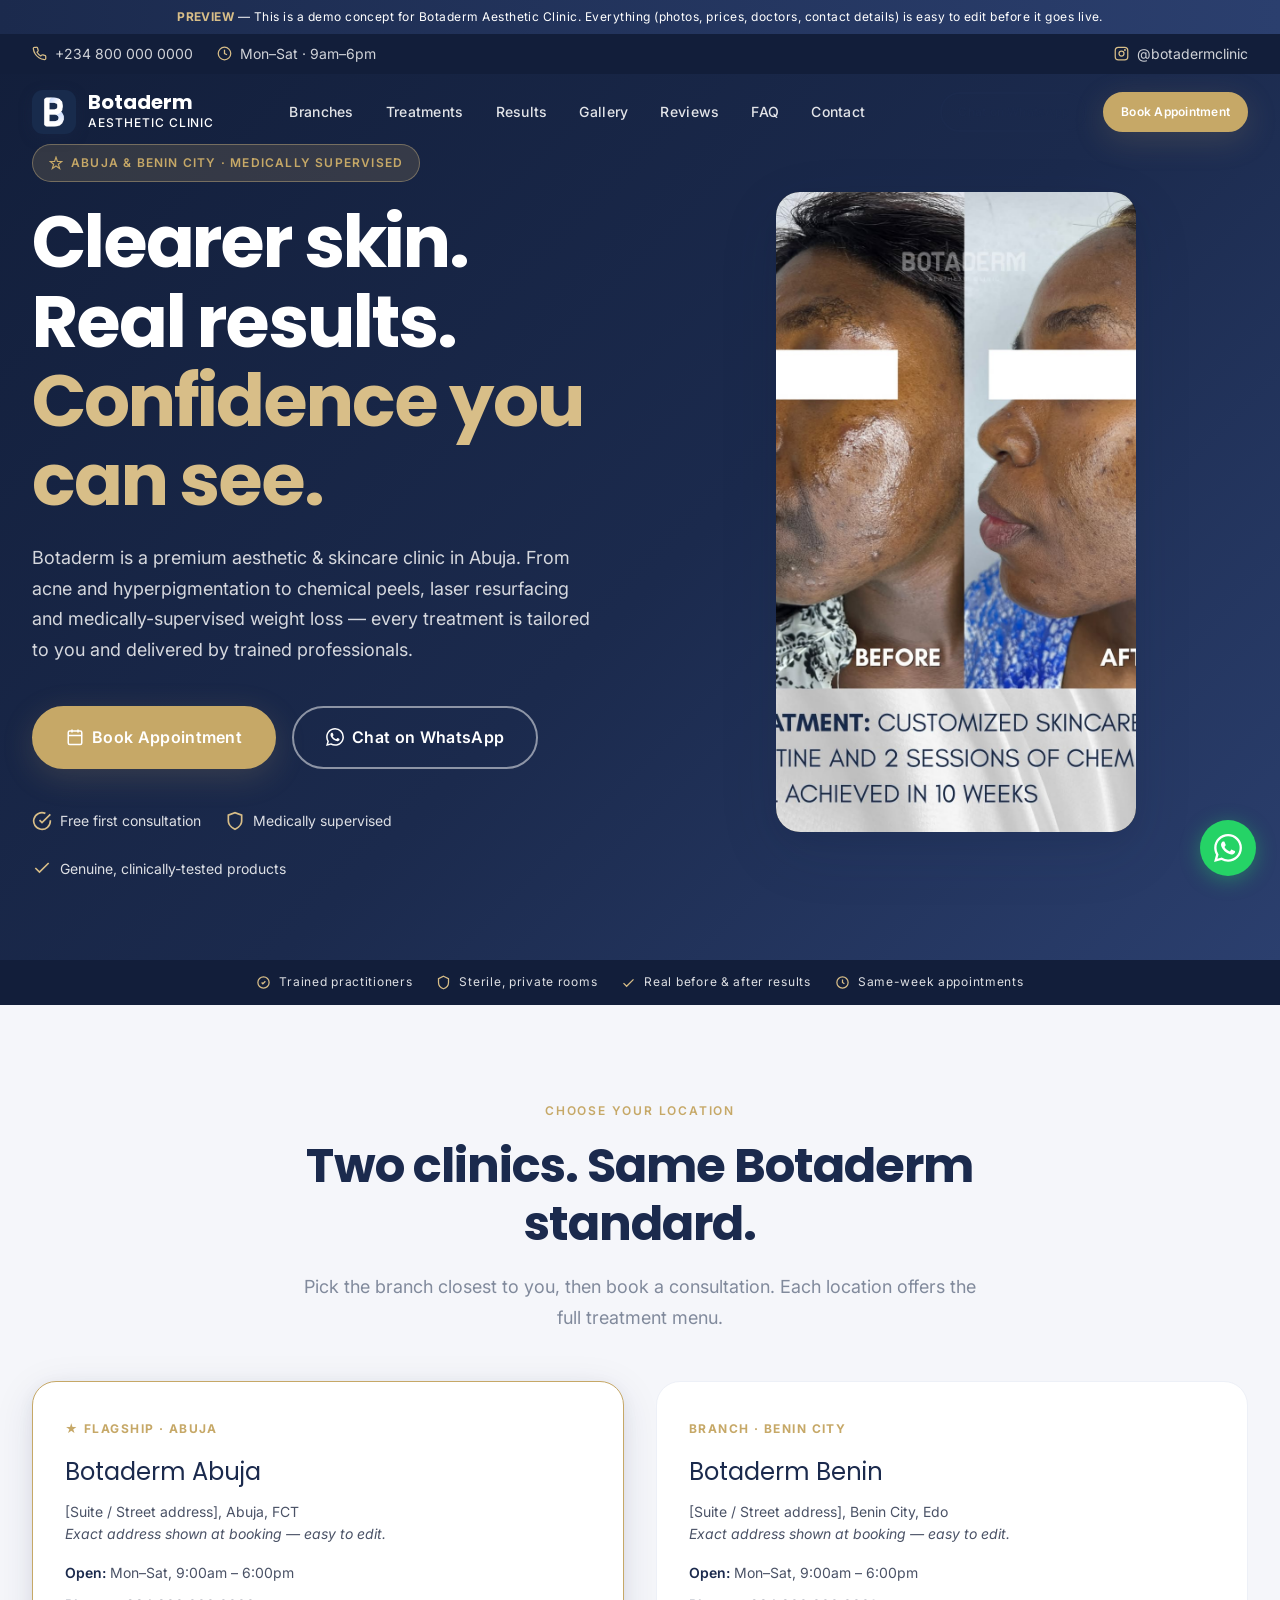
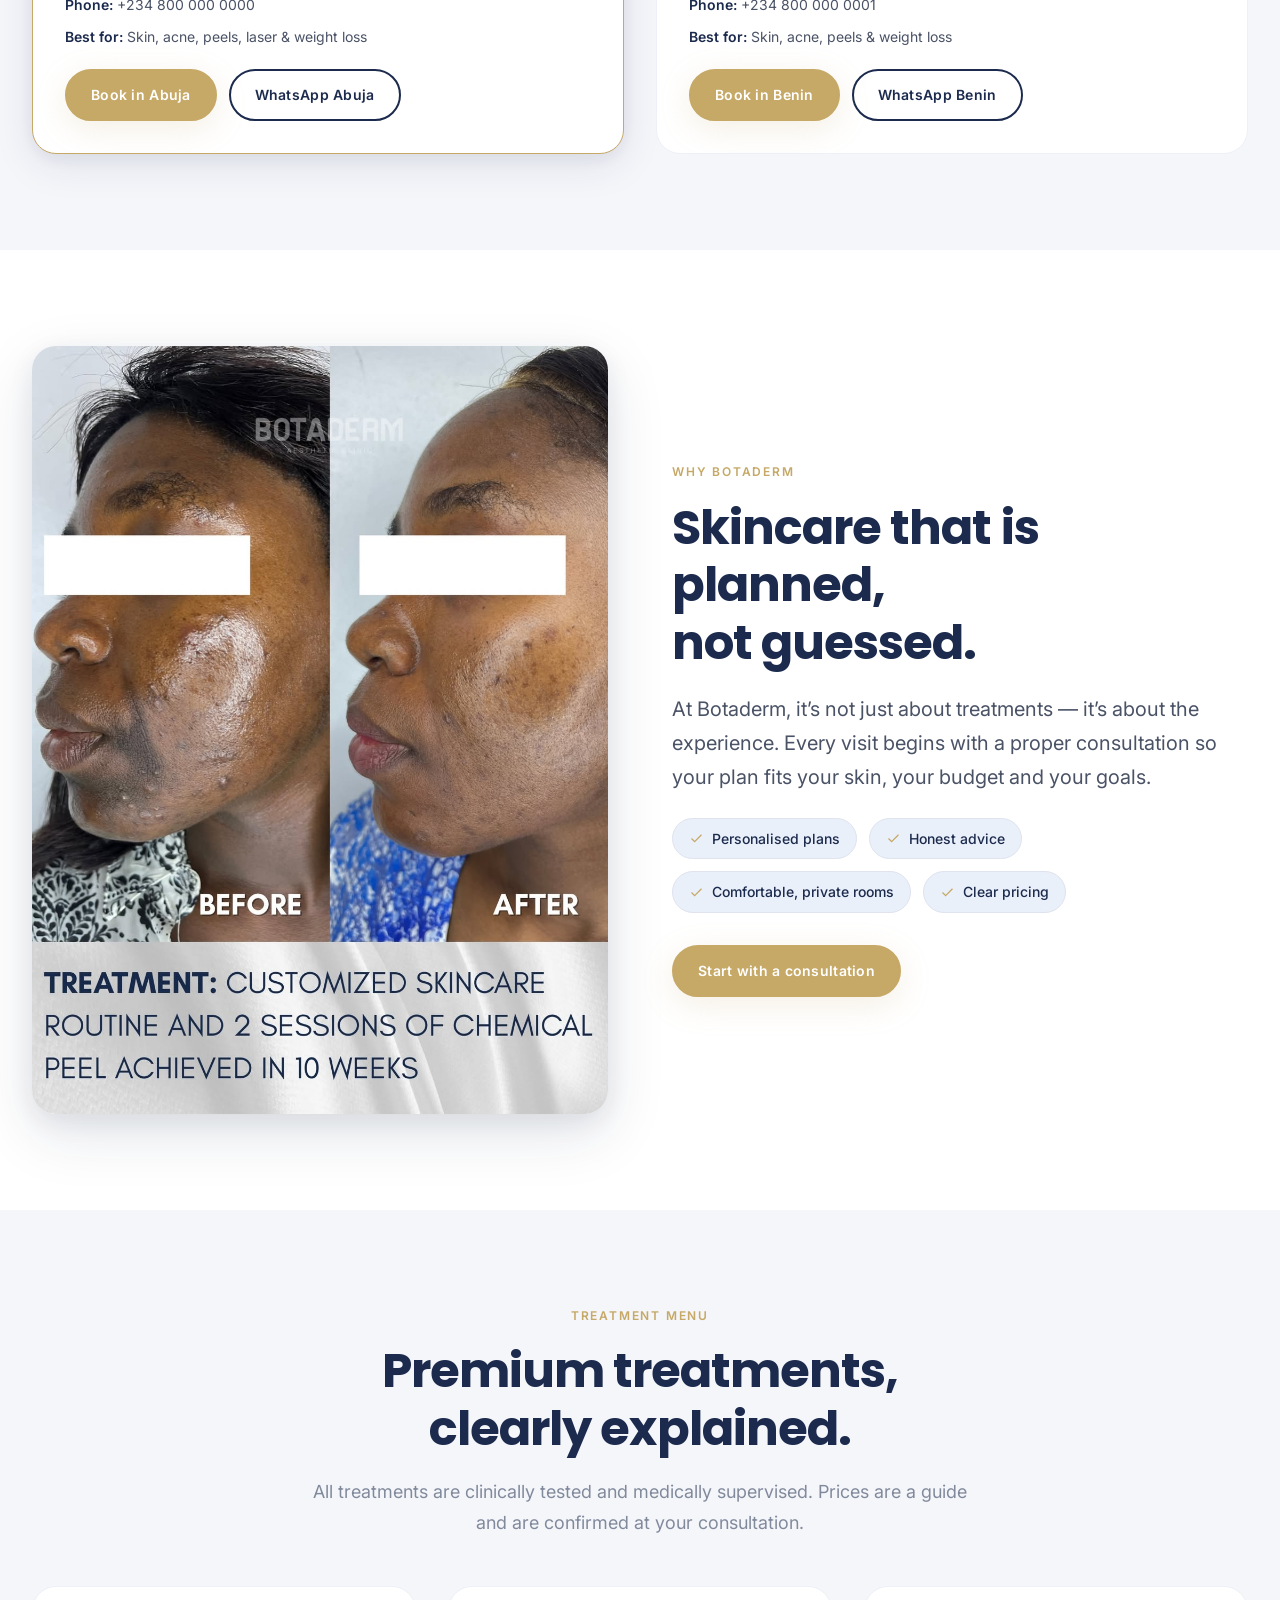
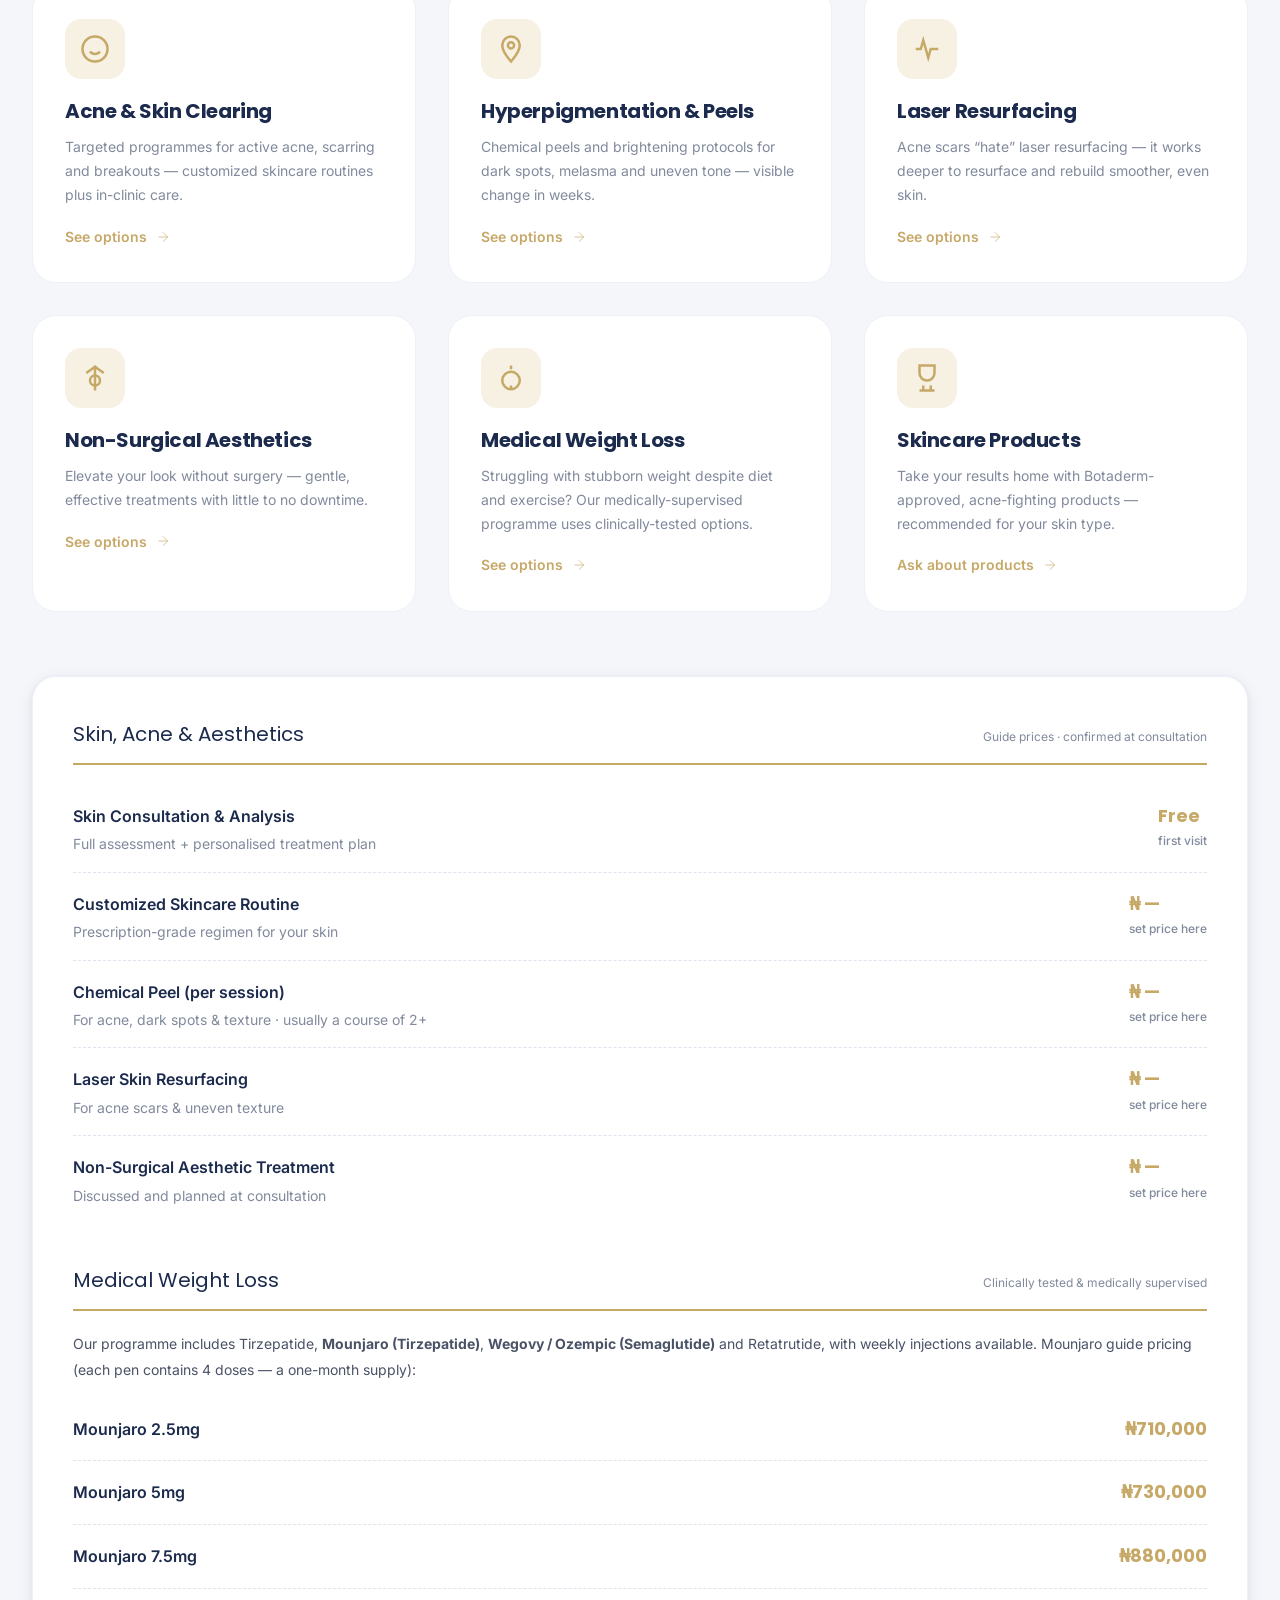
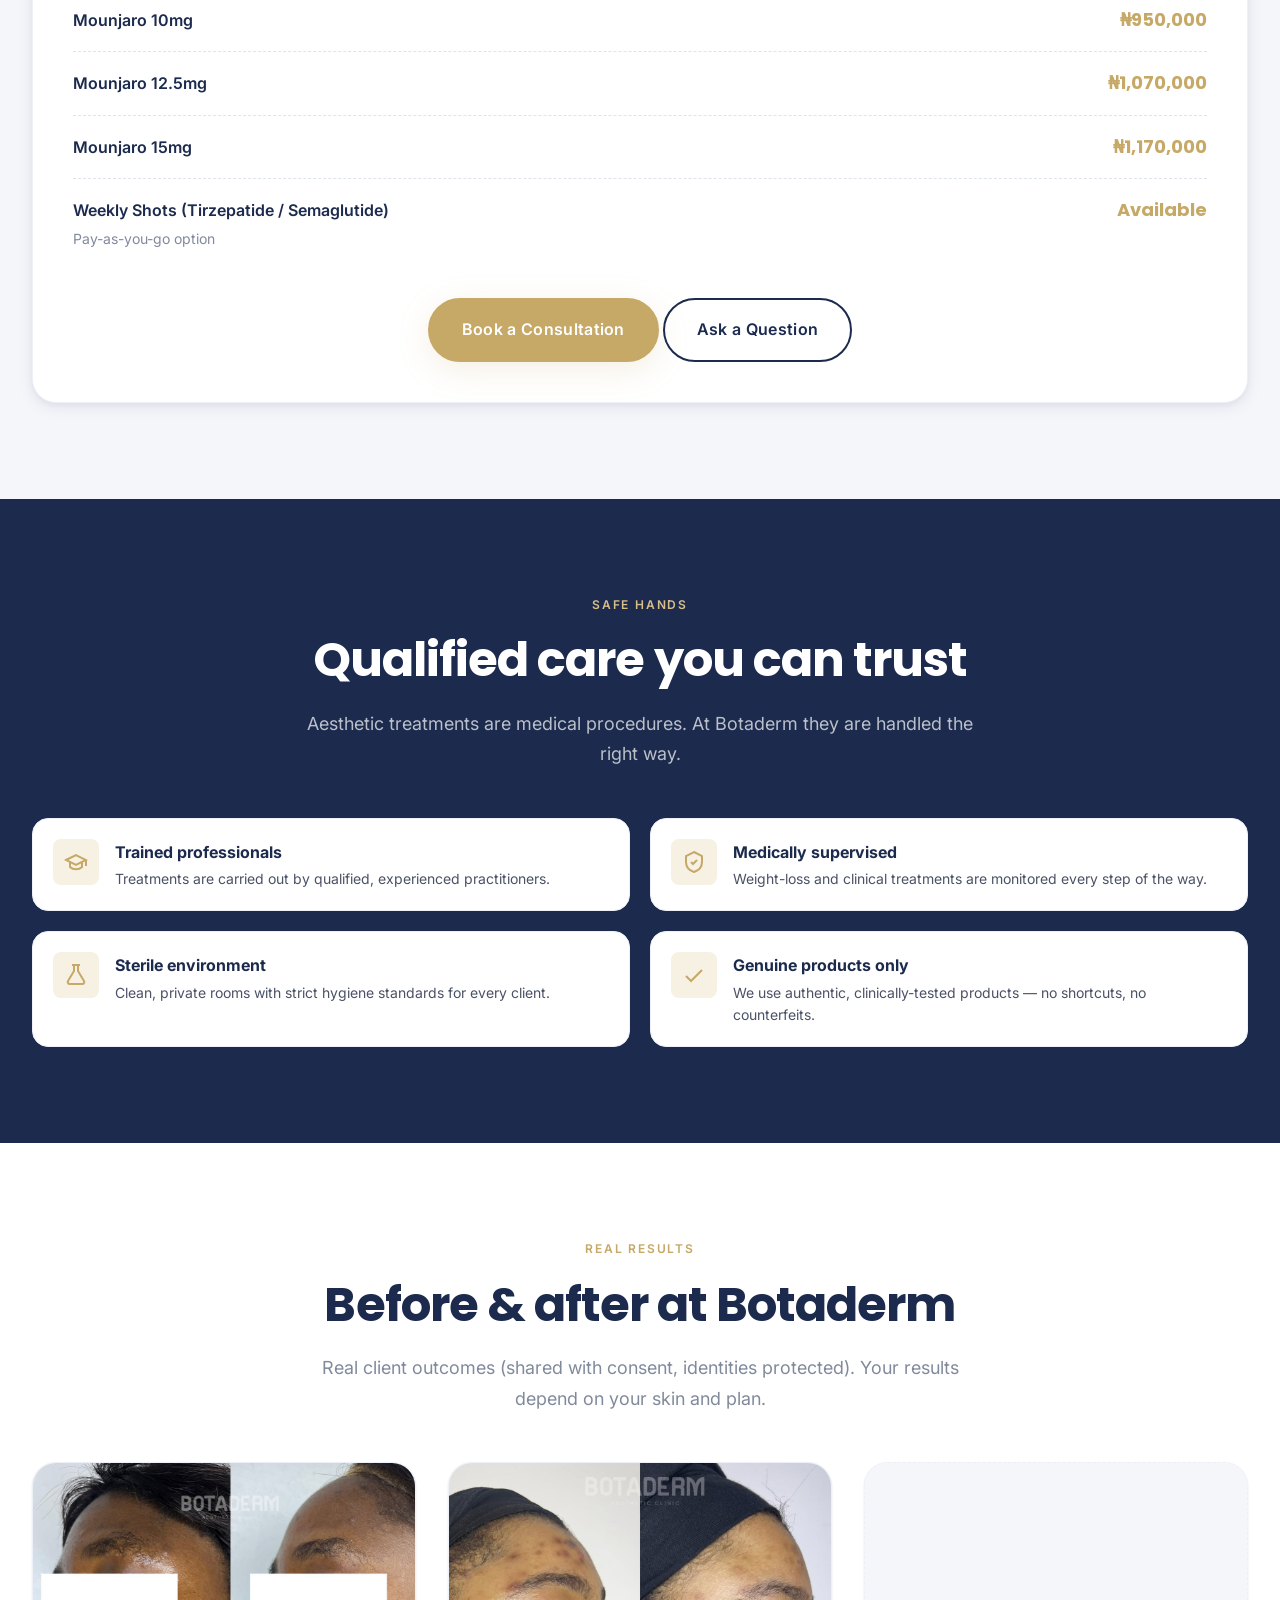
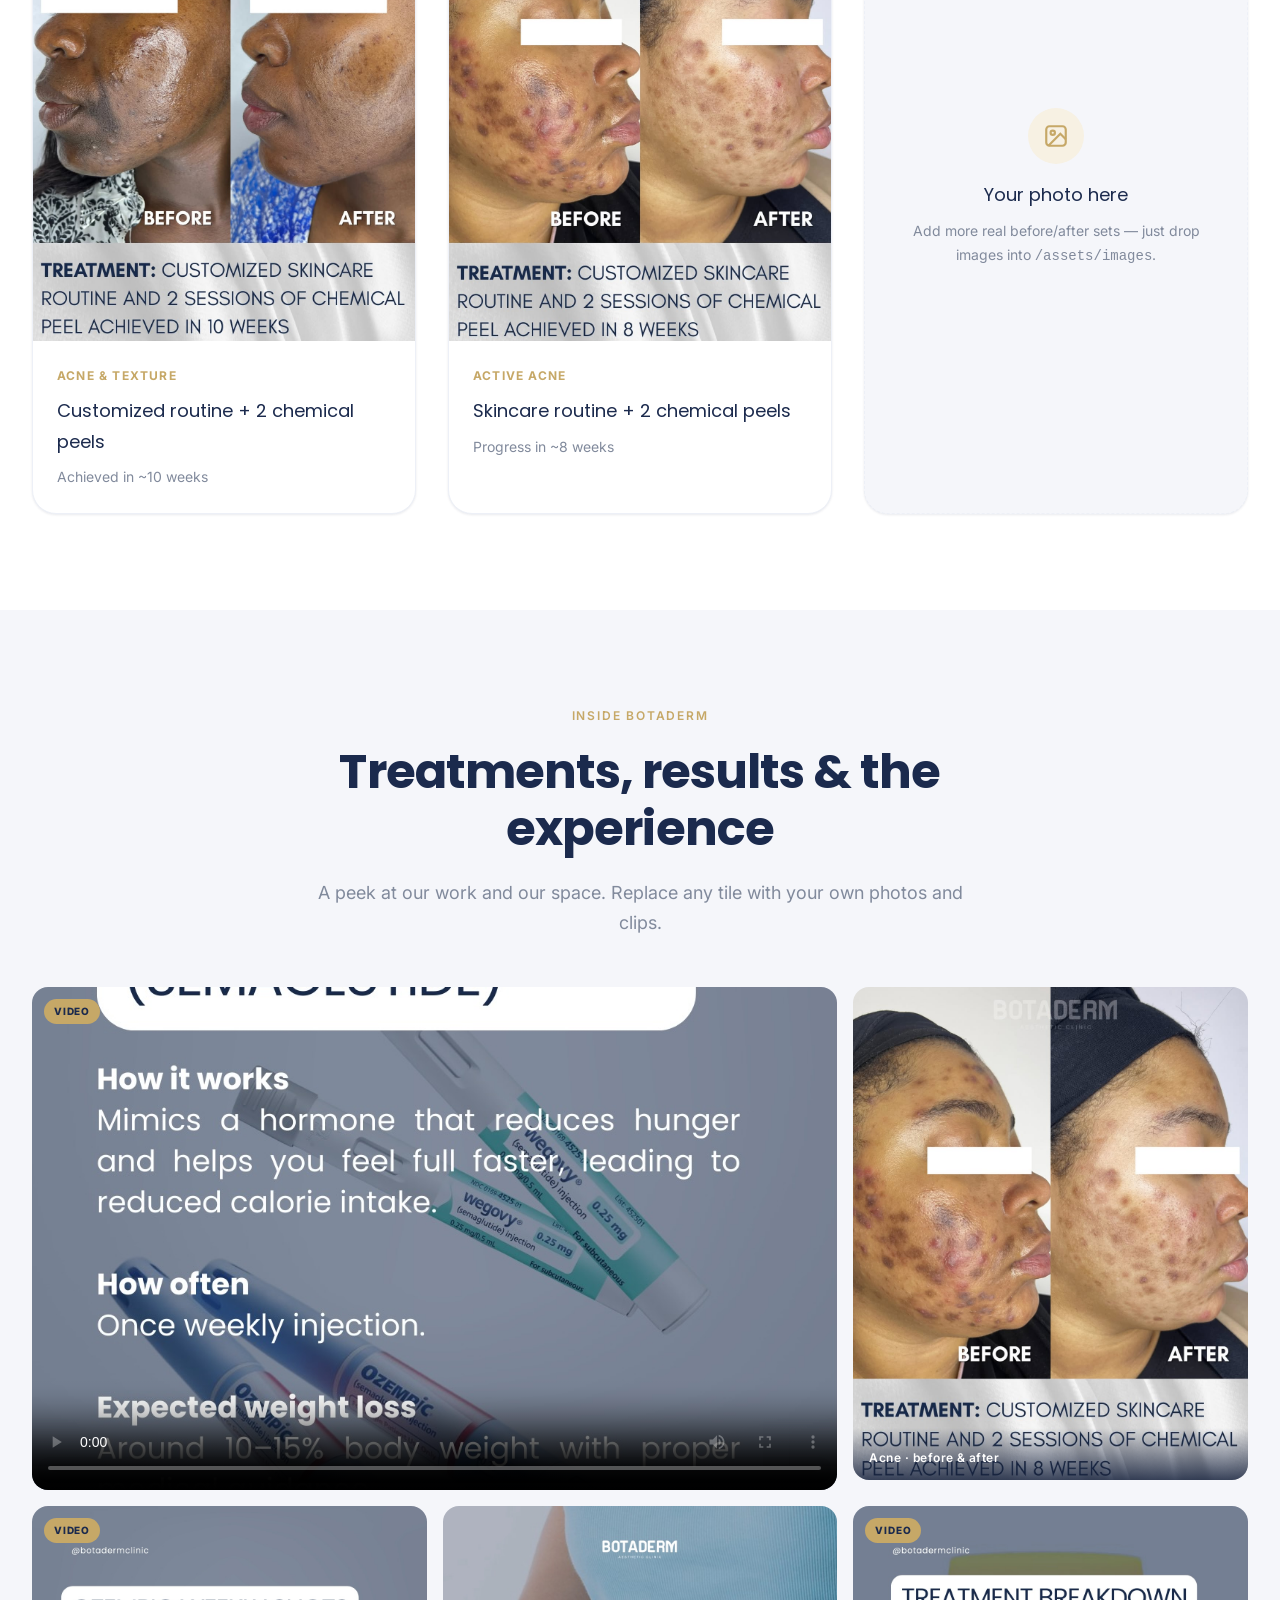
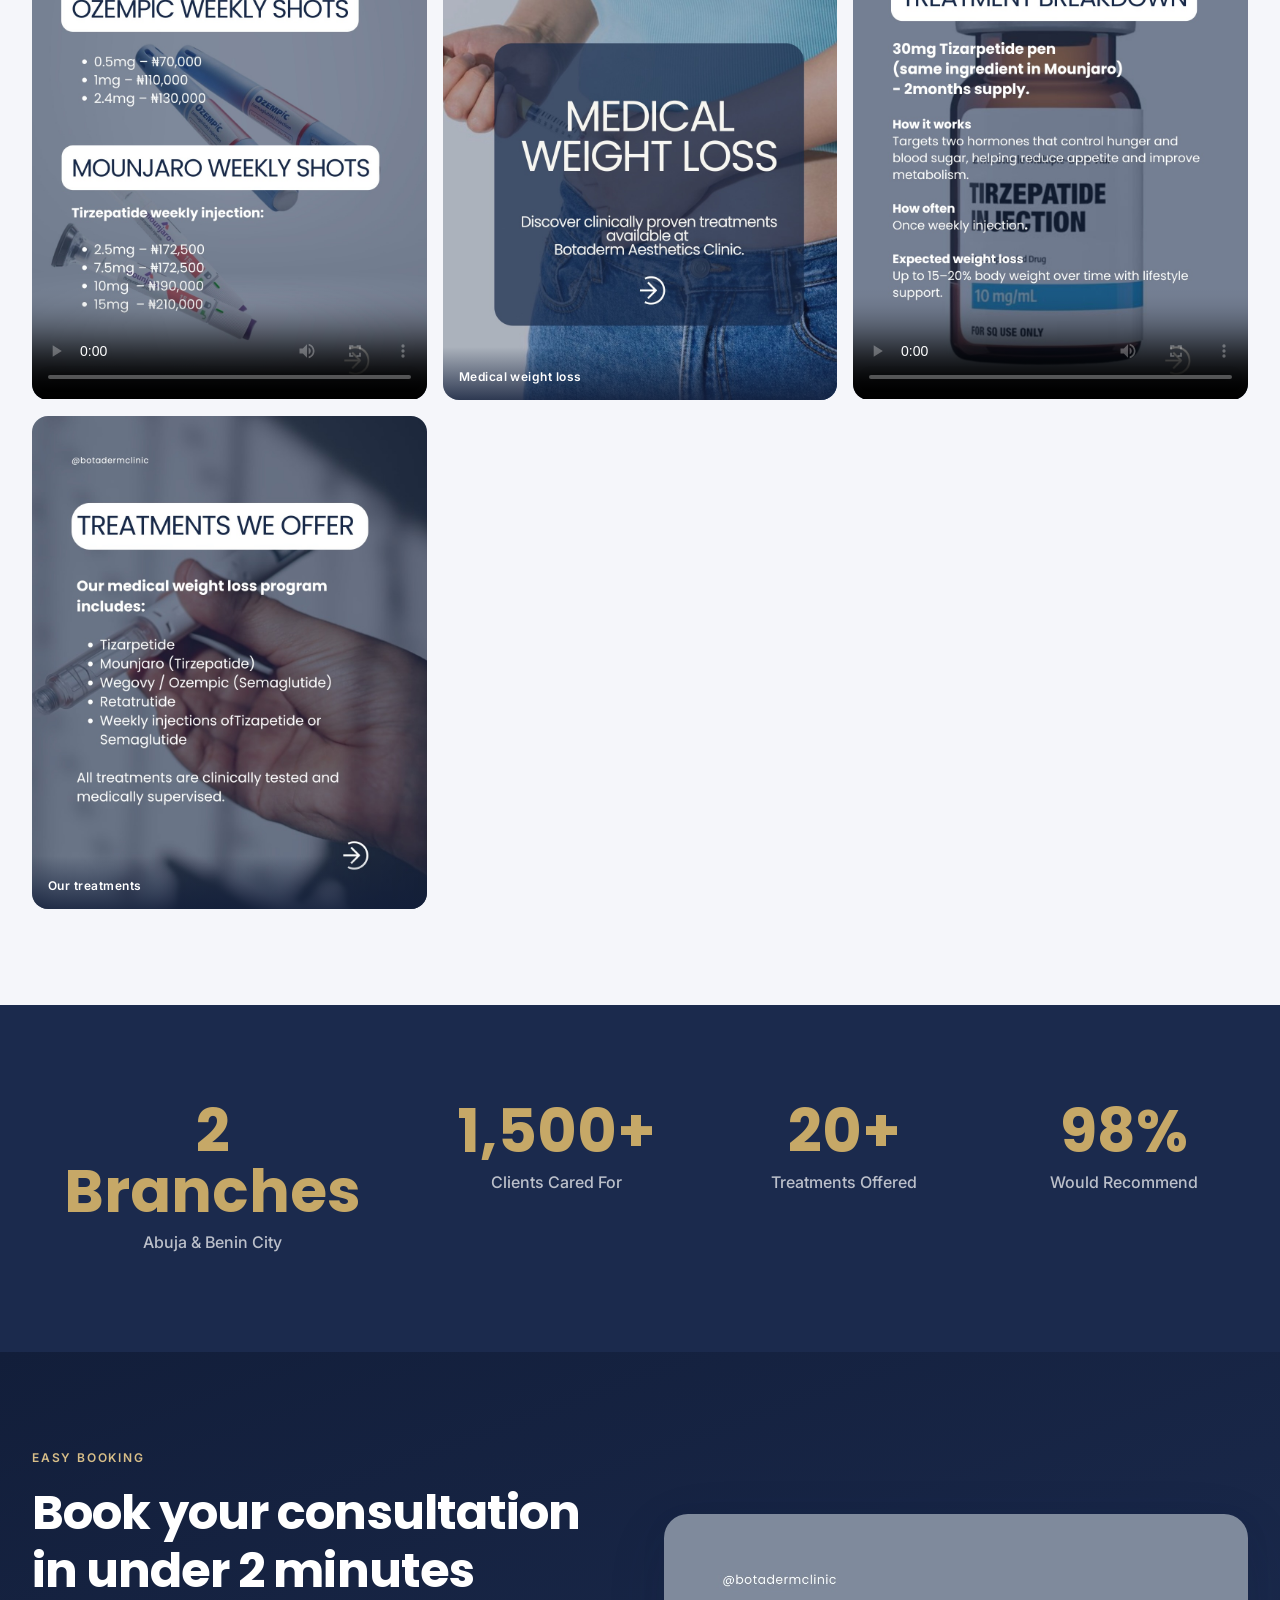
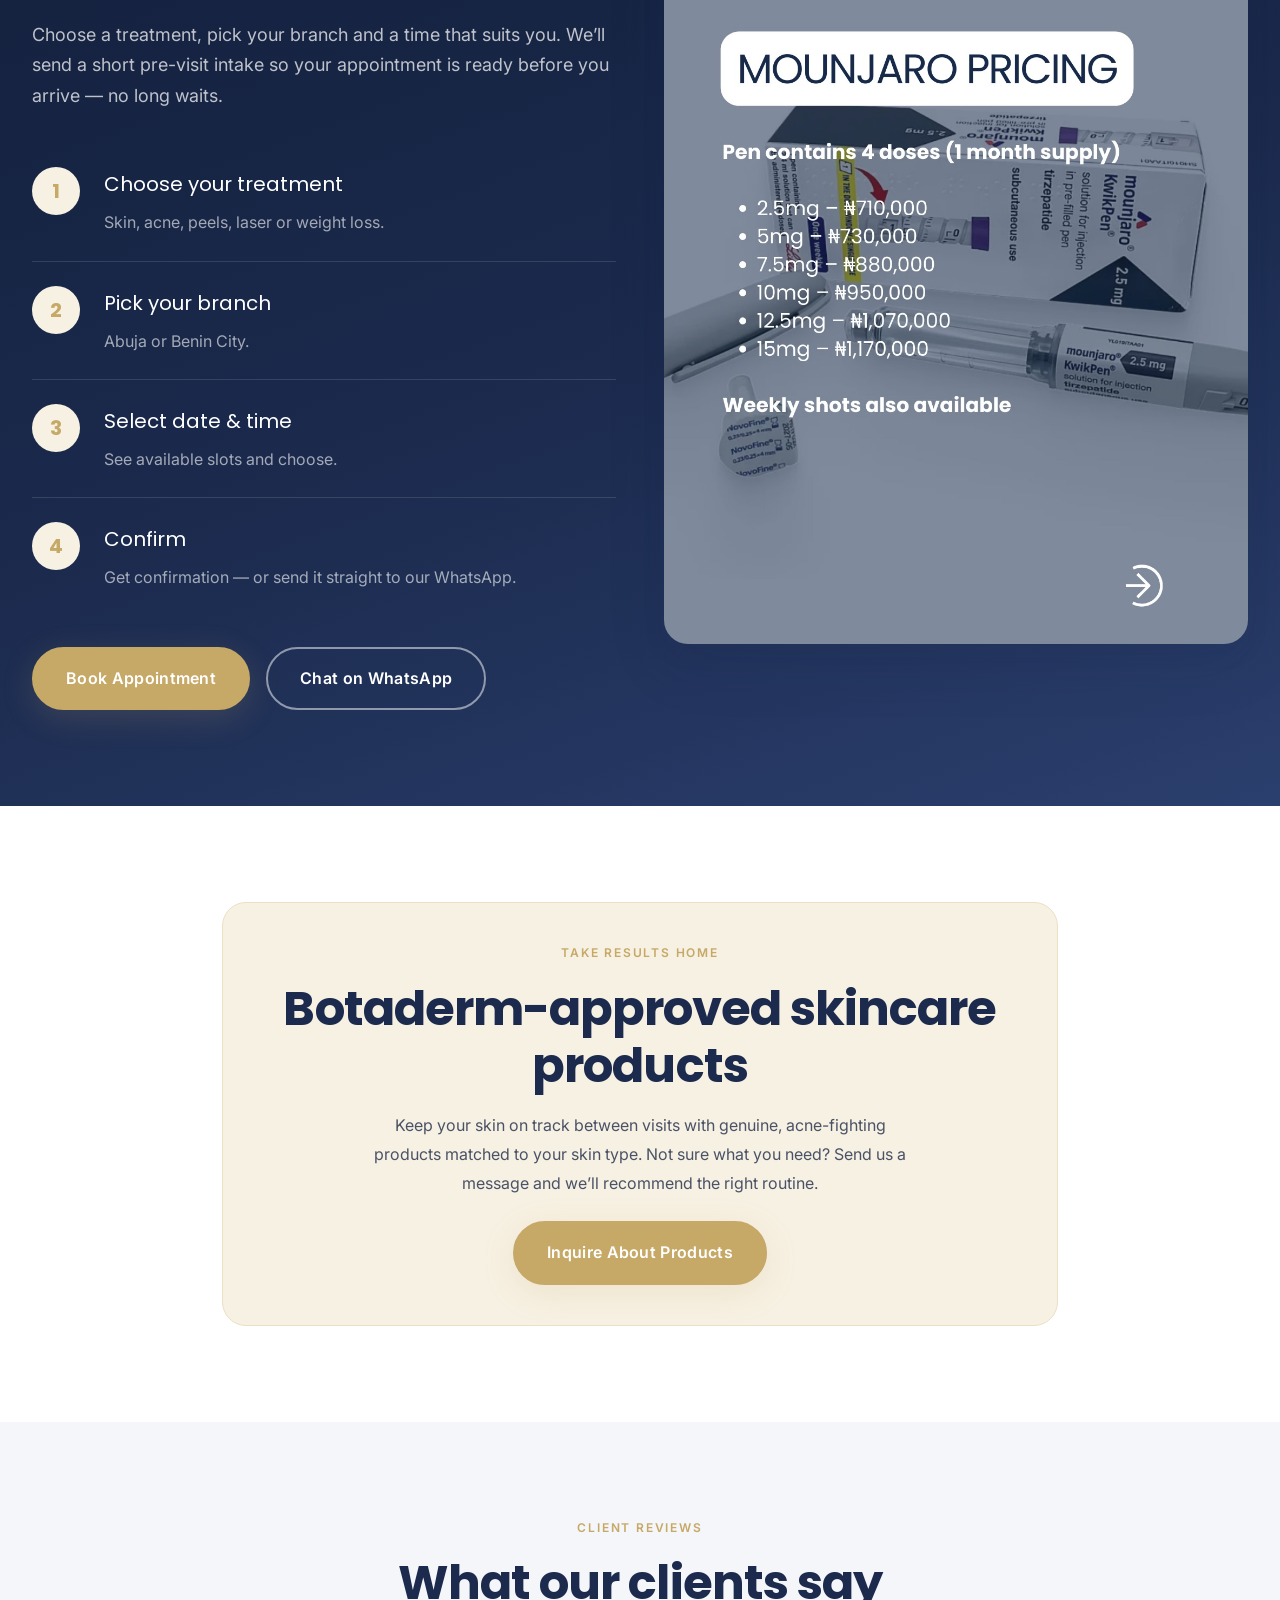
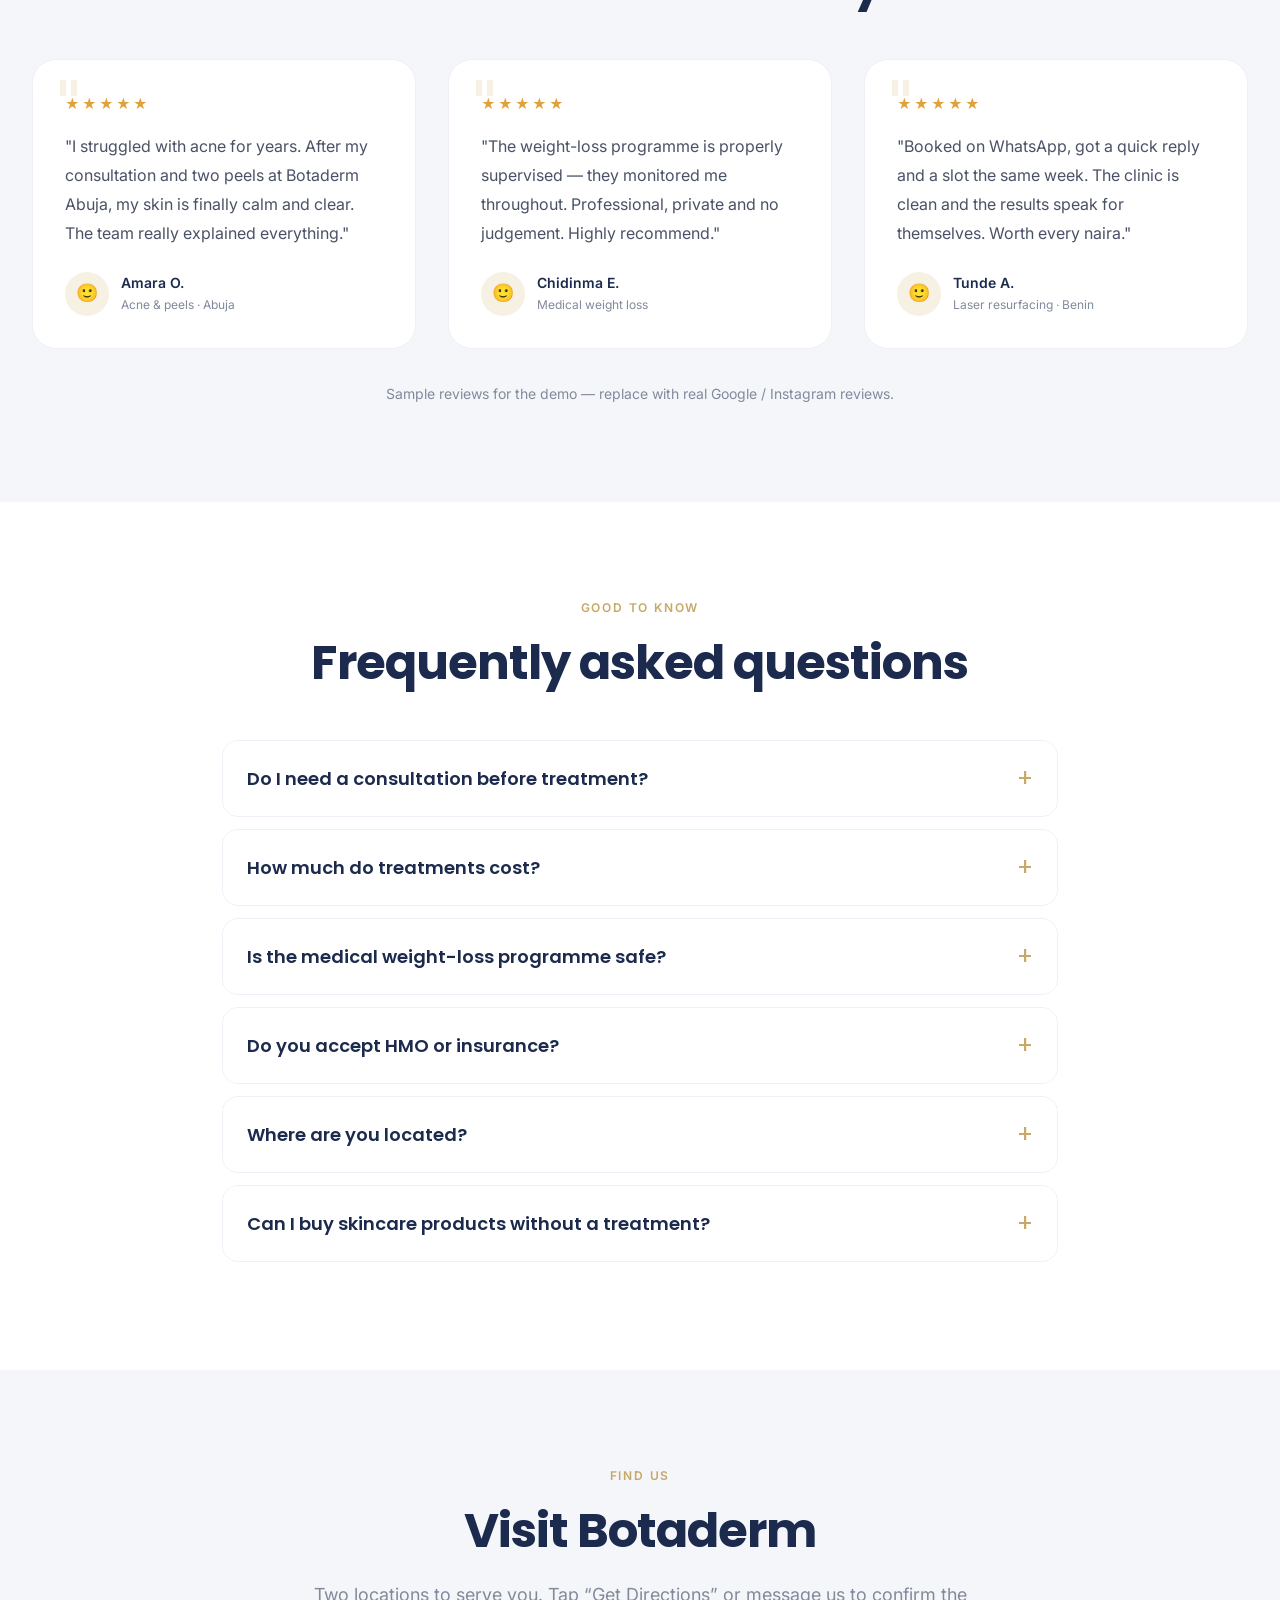
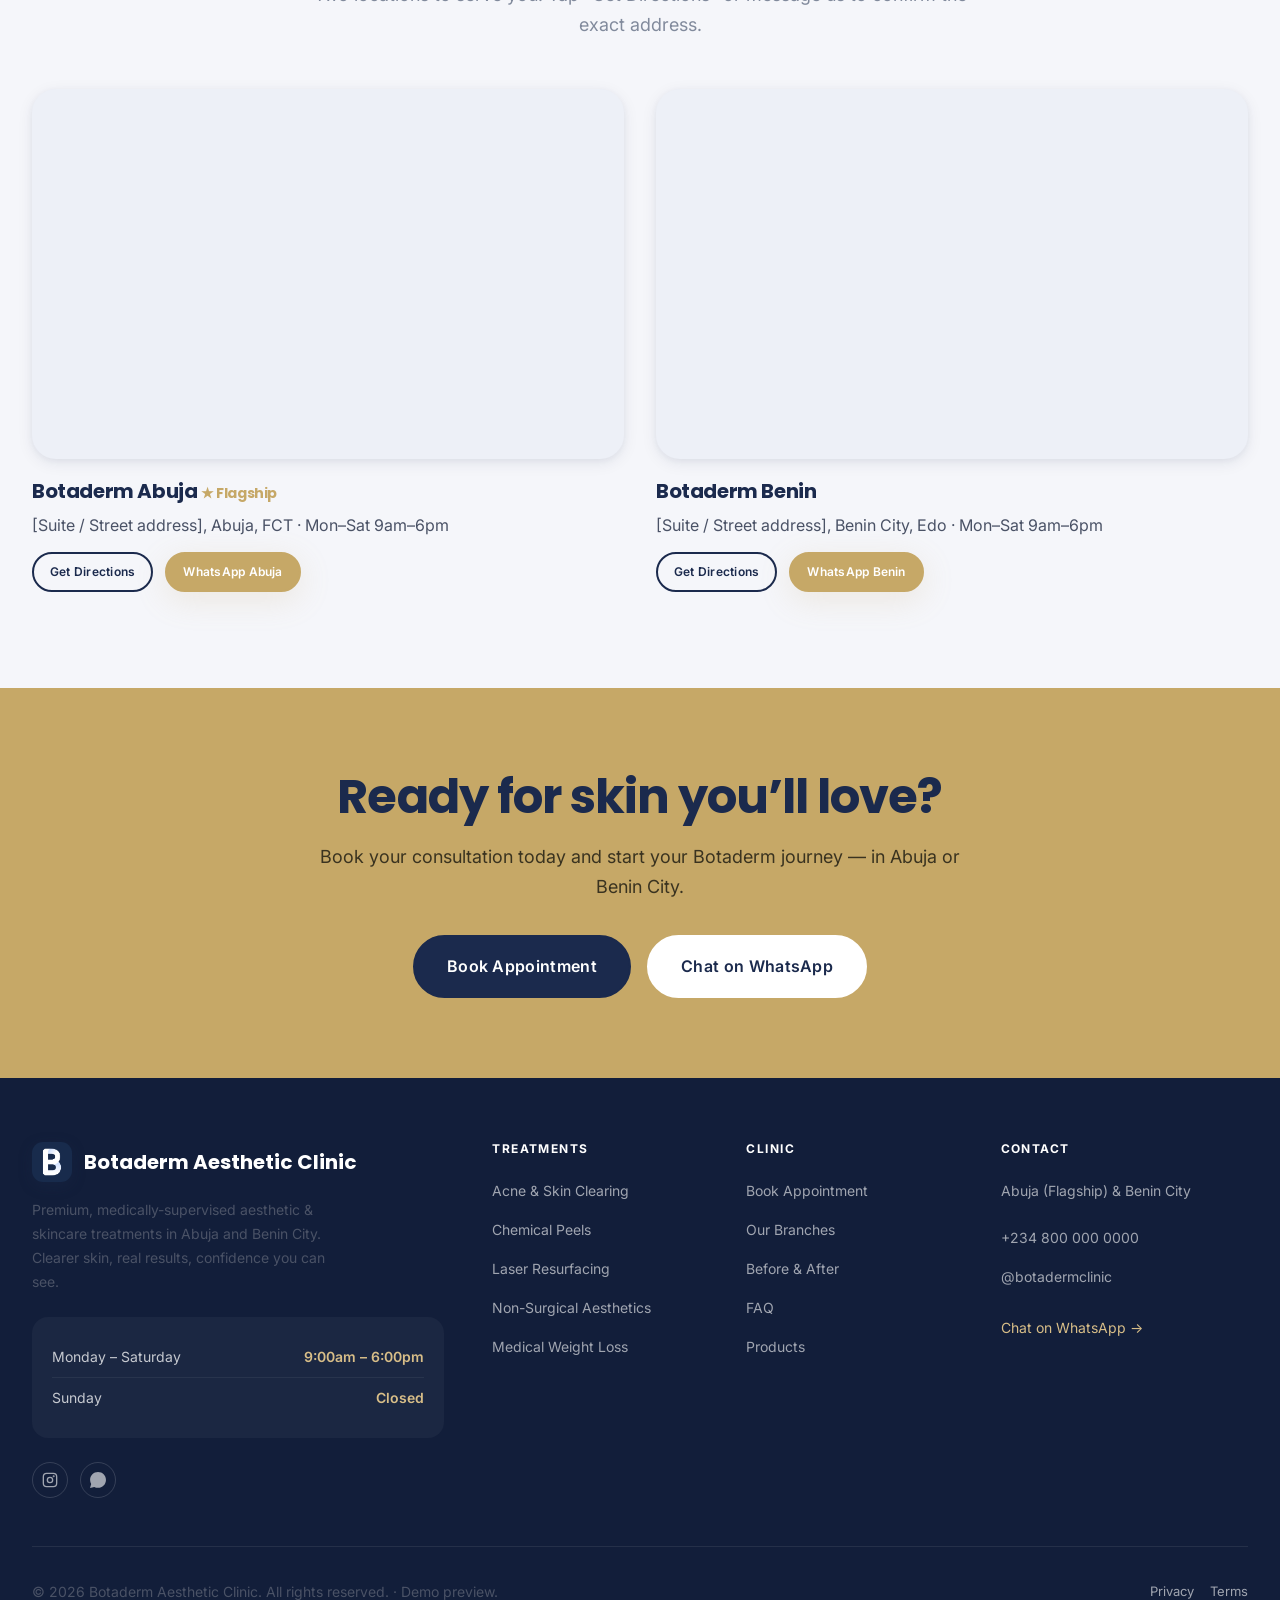
==== commit 5e655e29: "Set canonical/OG URL to the live GitHub Pages address Co-Authored-By: Claude Opus 4.8 (1M context) <" ====
--- a/index.html
+++ b/index.html
@@ -9,7 +9,7 @@
   <meta name="description" content="Botaderm is a premium aesthetic &amp; skincare clinic in Abuja (and Benin City). Medically-supervised acne treatment, chemical peels, laser resurfacing and medical weight loss. Book a consultation or chat on WhatsApp." />
   <meta name="keywords" content="aesthetic clinic Abuja, skincare clinic Abuja, acne treatment Abuja, chemical peel Abuja, medical weight loss Abuja, Mounjaro Abuja, Botaderm" />
   <meta name="theme-color" content="#1B2A4D" />
-  <link rel="canonical" href="https://example.com/botaderm-clinic-abuja/" />
+  <link rel="canonical" href="https://princenwafor.github.io/botaderm-clinic-abuja/" />
 
   <!-- Open Graph / social -->
   <meta property="og:type" content="website" />
@@ -34,7 +34,7 @@
     "name": "Botaderm Aesthetic Clinic",
     "description": "Premium aesthetic and skincare clinic in Abuja offering acne treatment, chemical peels, laser resurfacing and medically-supervised weight loss.",
     "image": "assets/botaderm-logo.jpg",
-    "url": "https://example.com/botaderm-clinic-abuja/",
+    "url": "https://princenwafor.github.io/botaderm-clinic-abuja/",
     "telephone": "+234-800-000-0000",
     "priceRange": "₦₦",
     "address": {
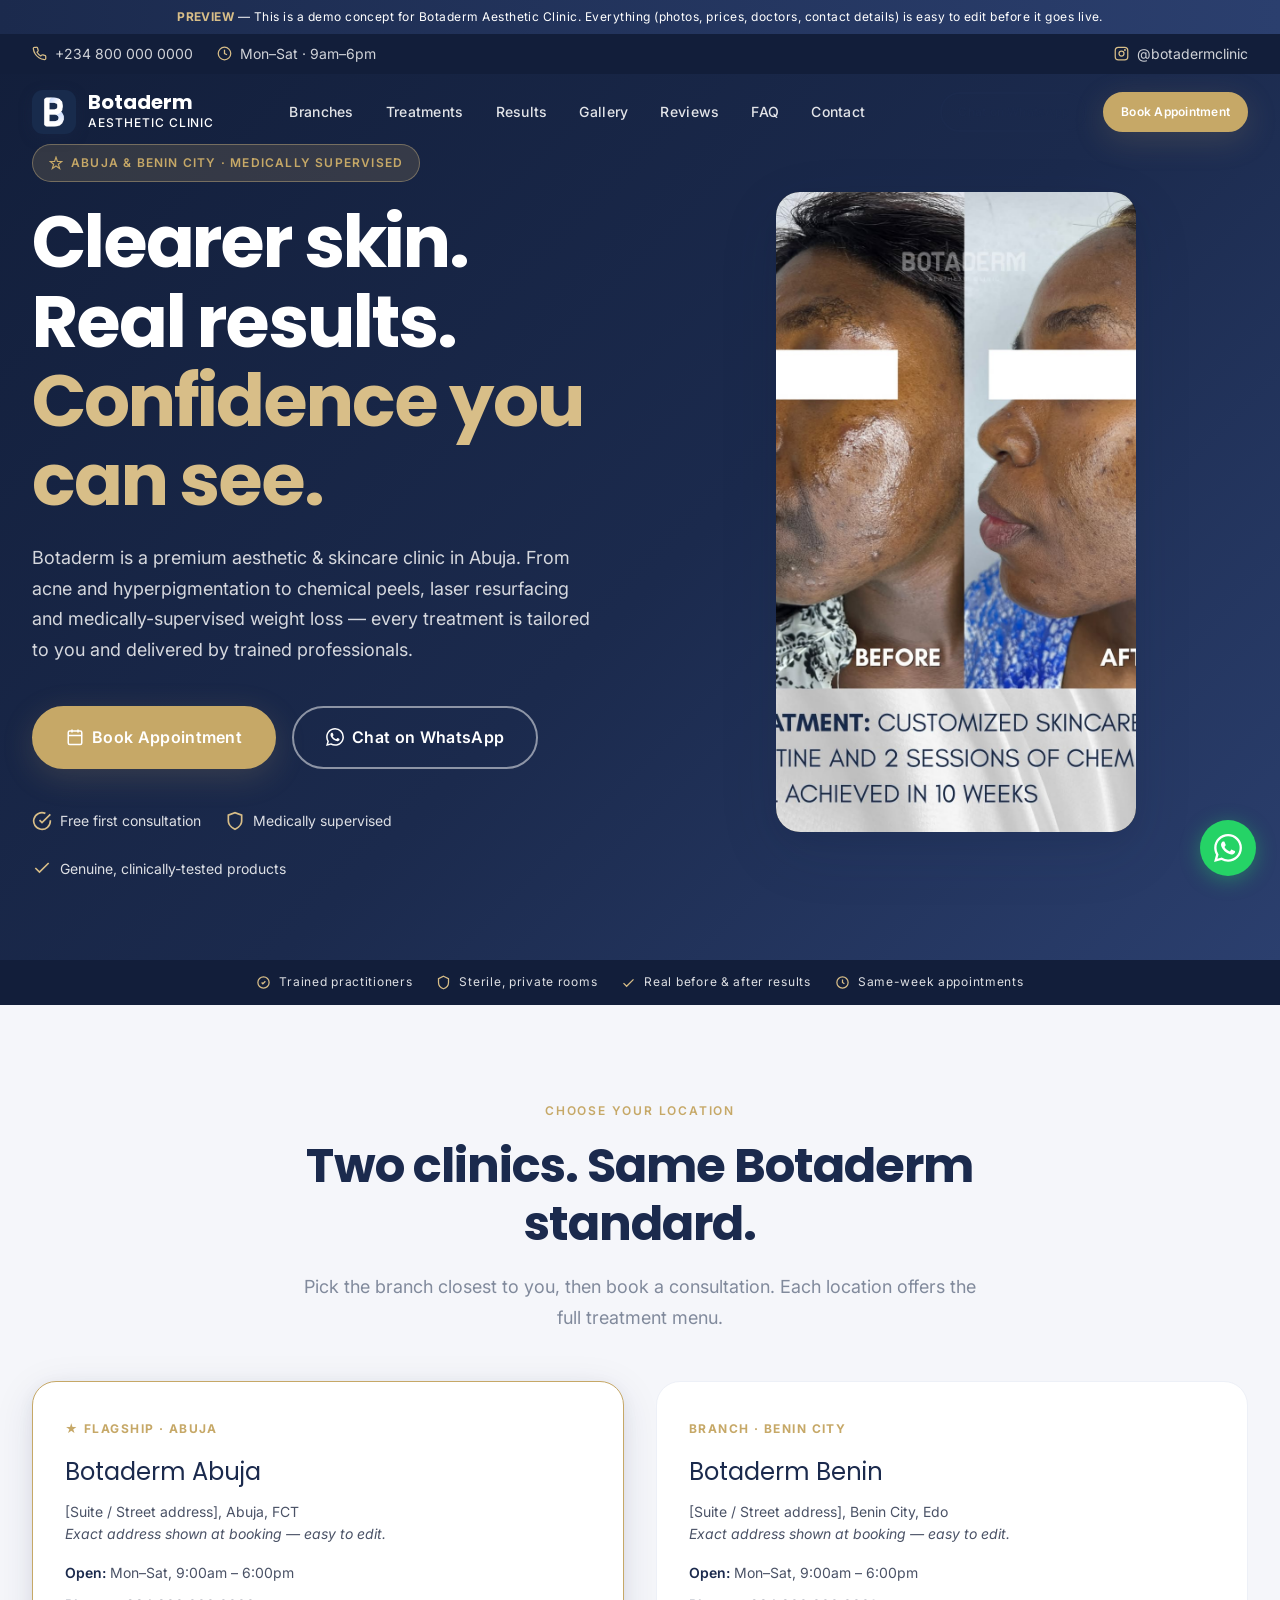
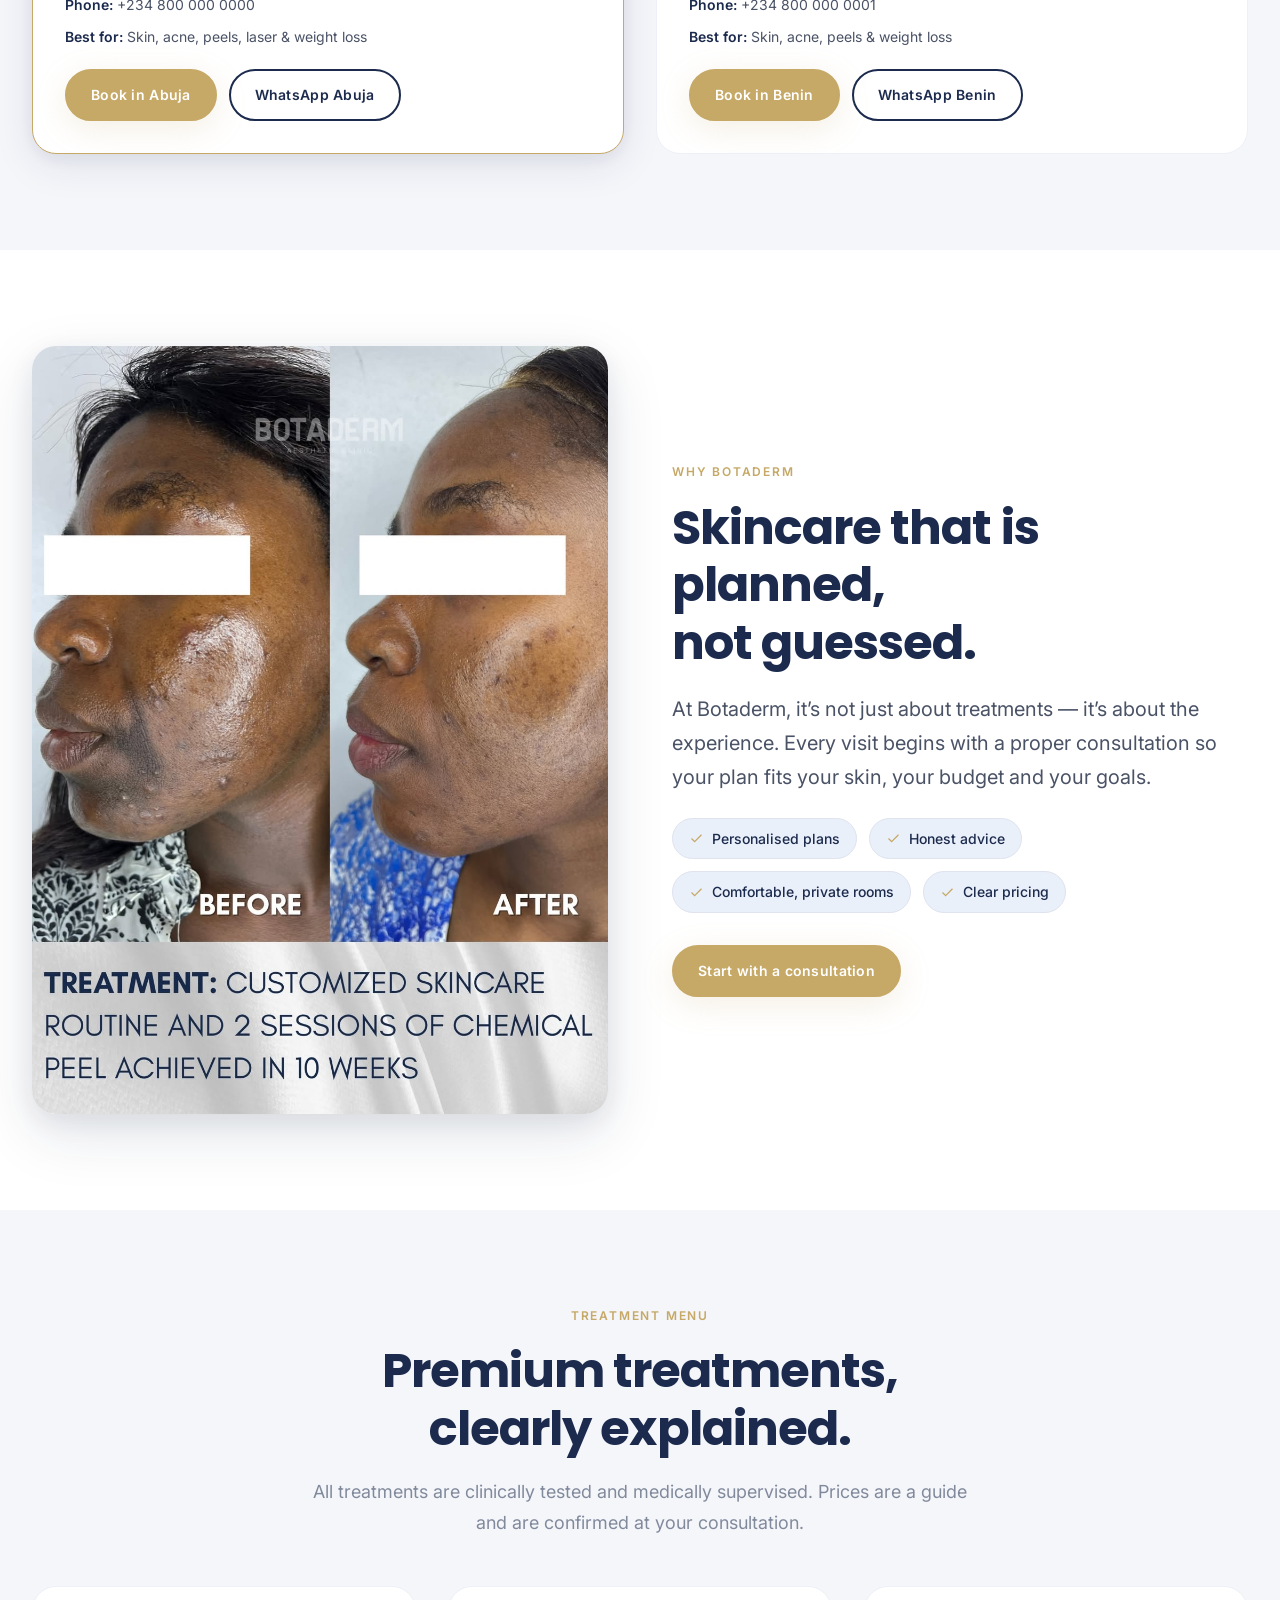
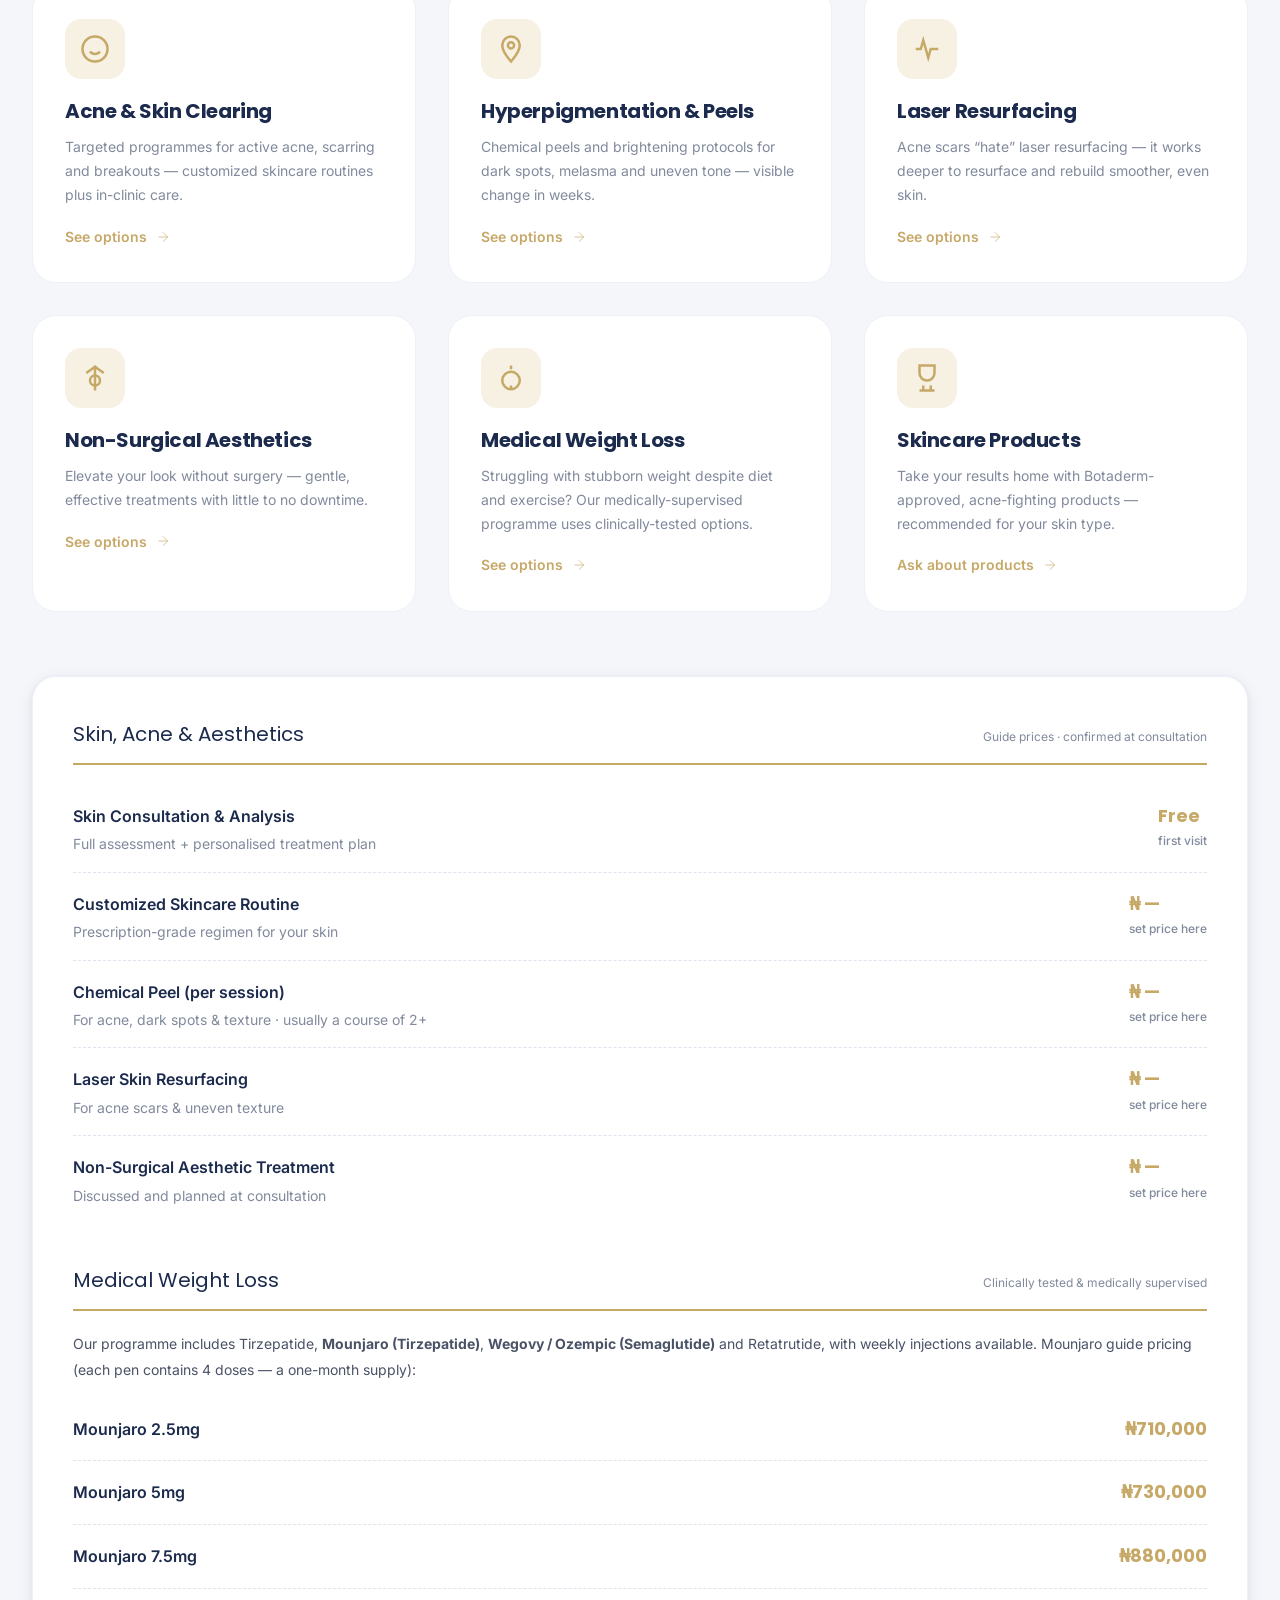
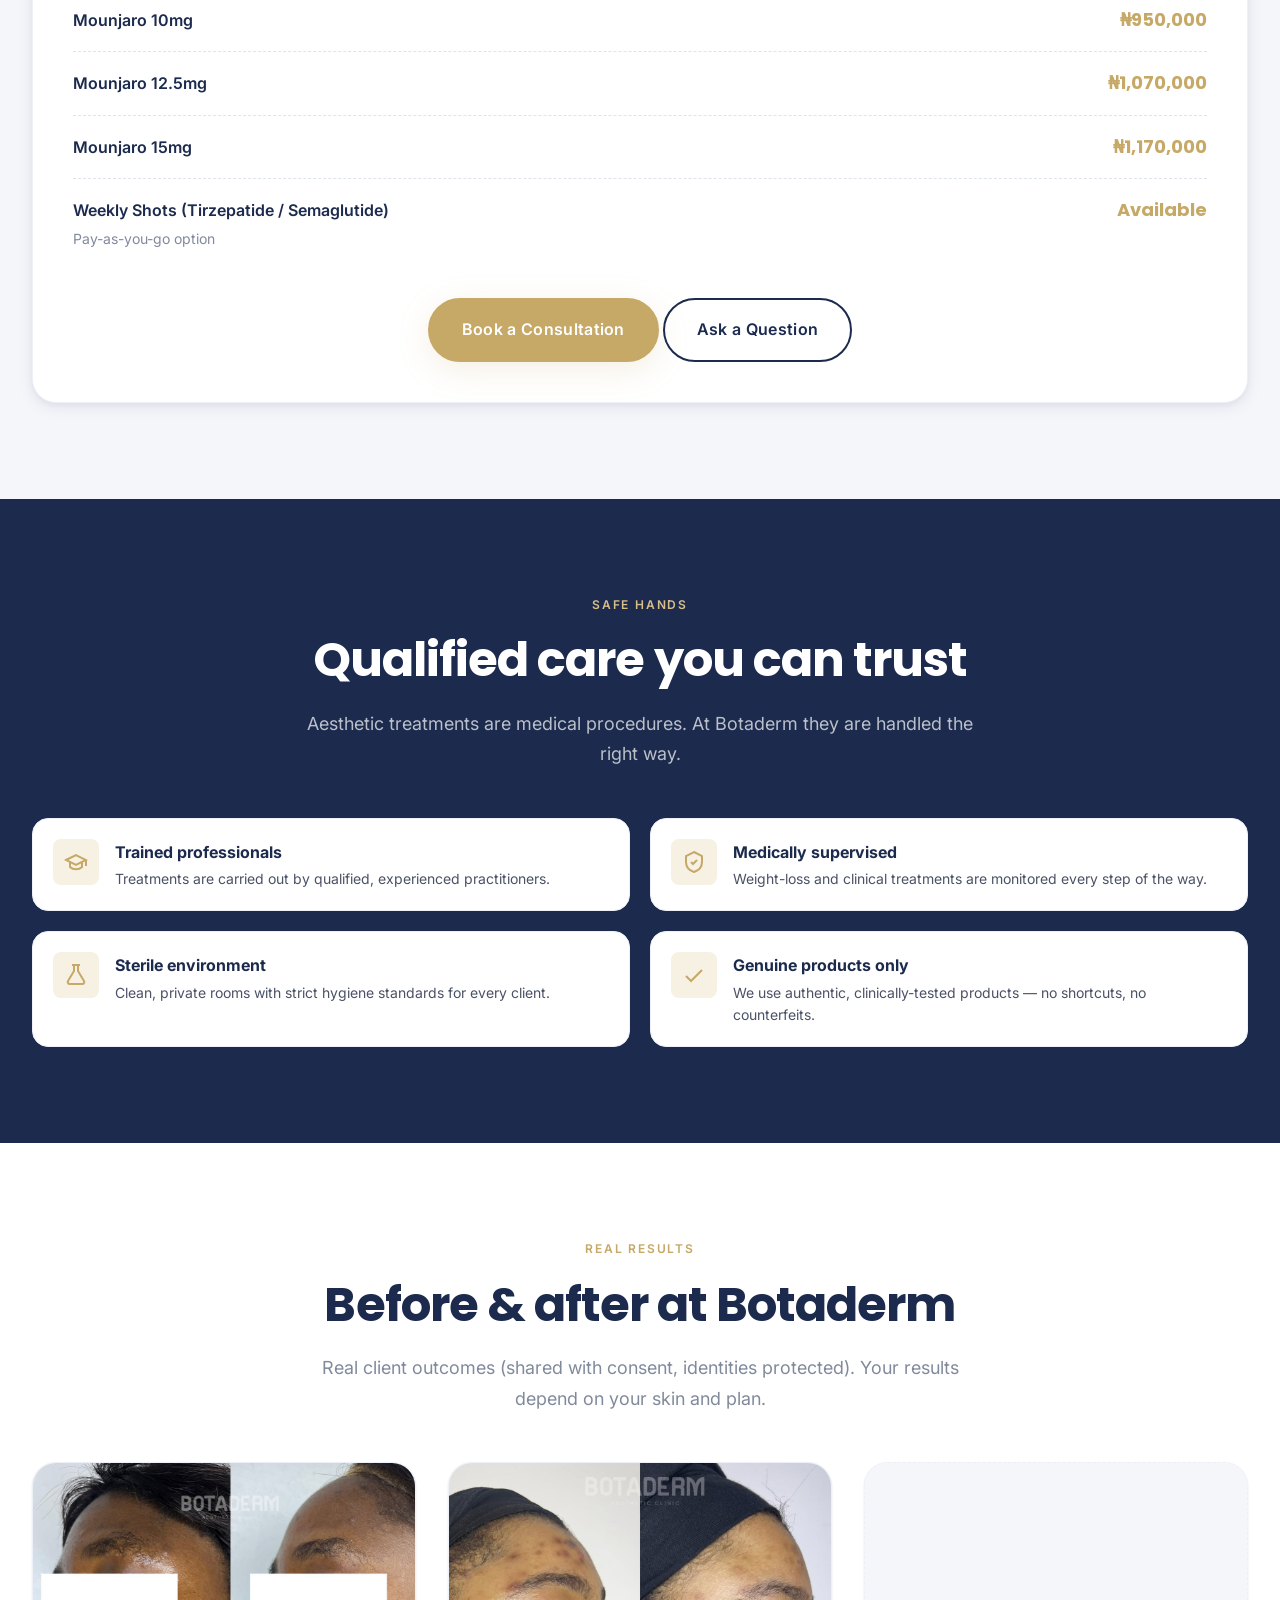
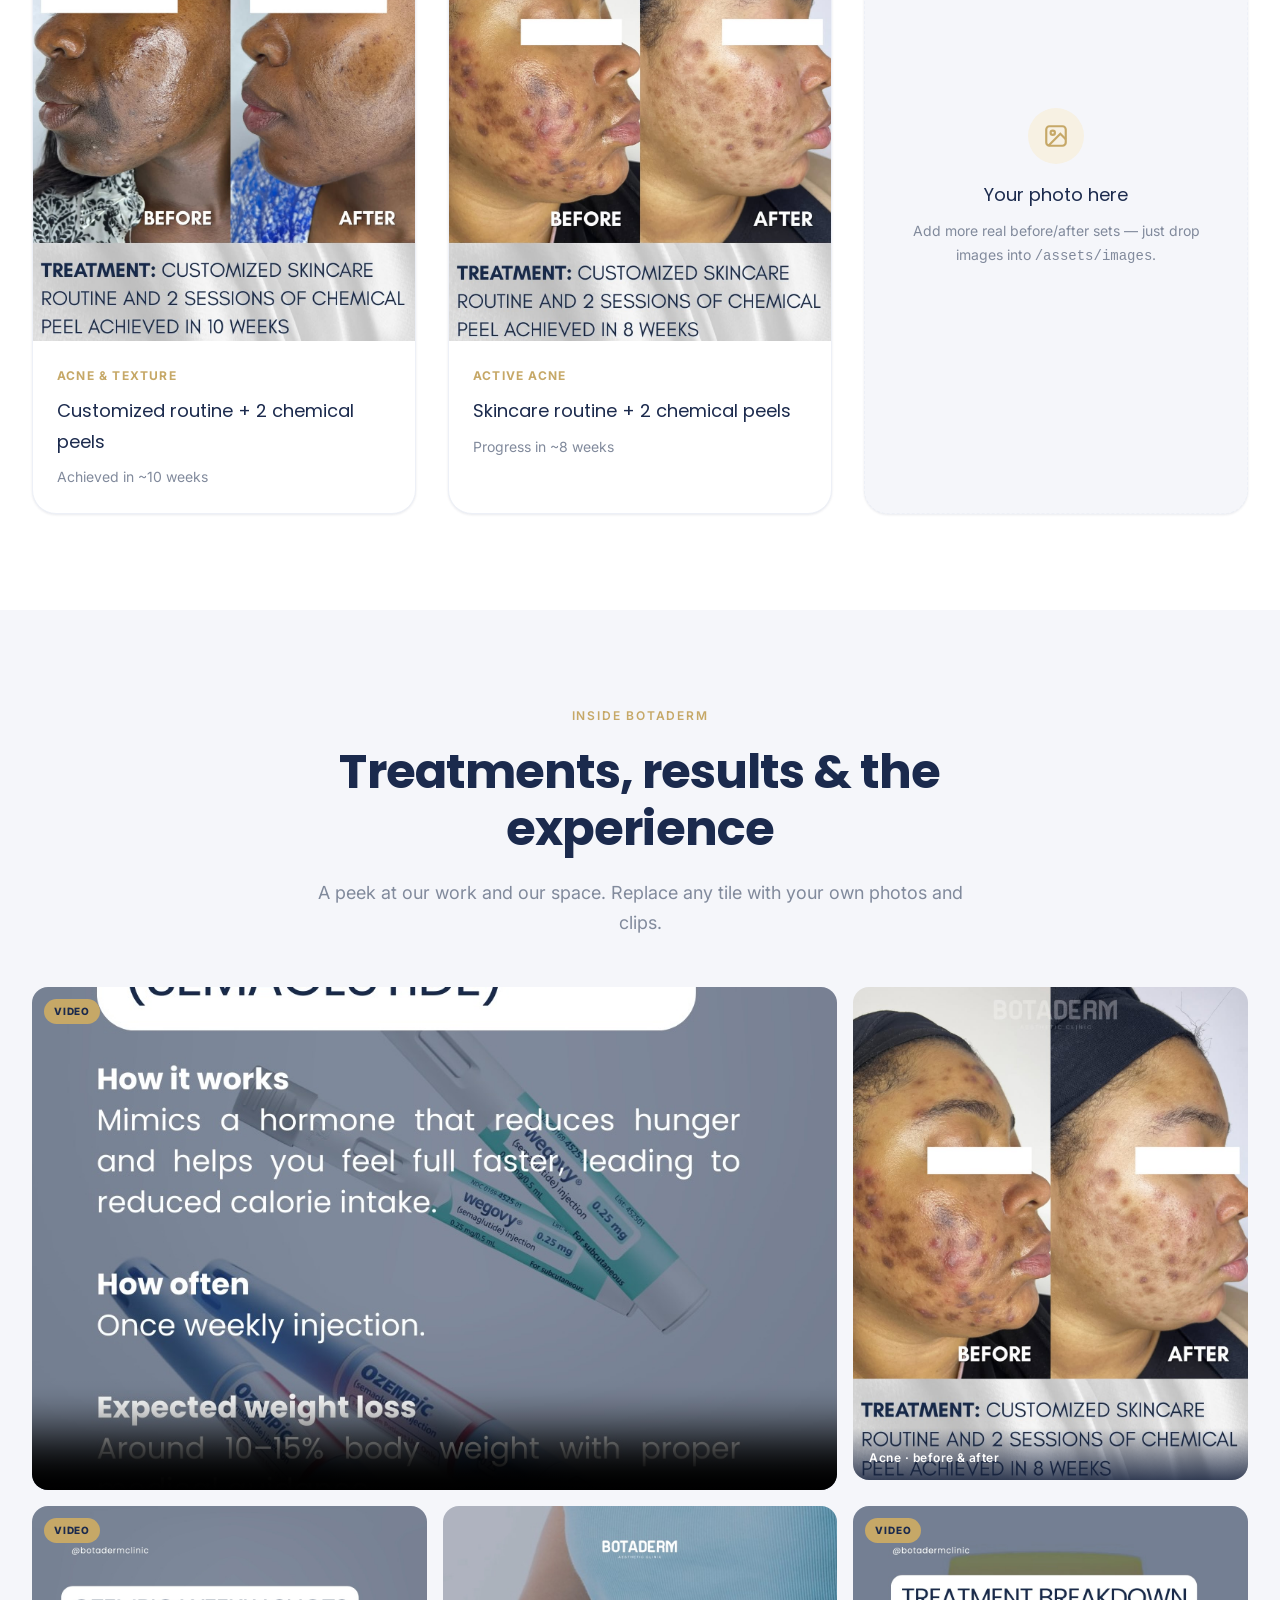
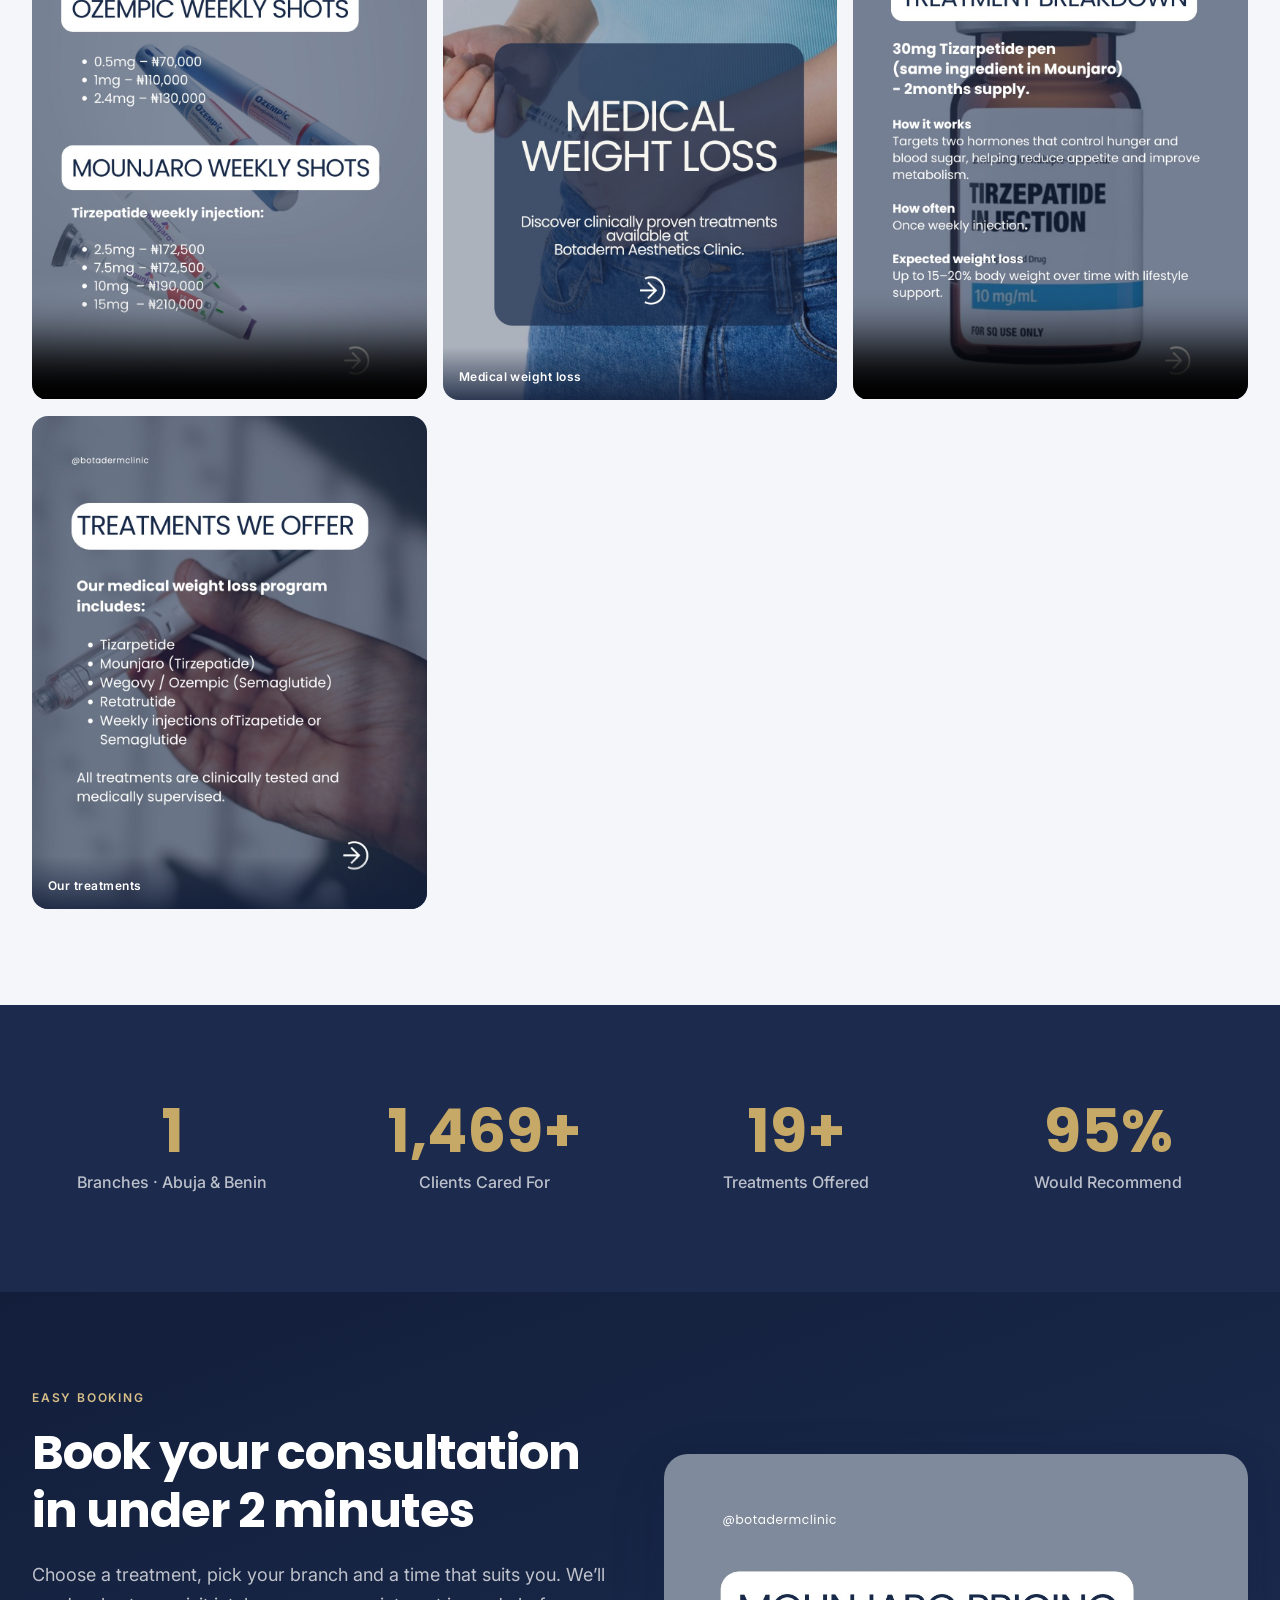
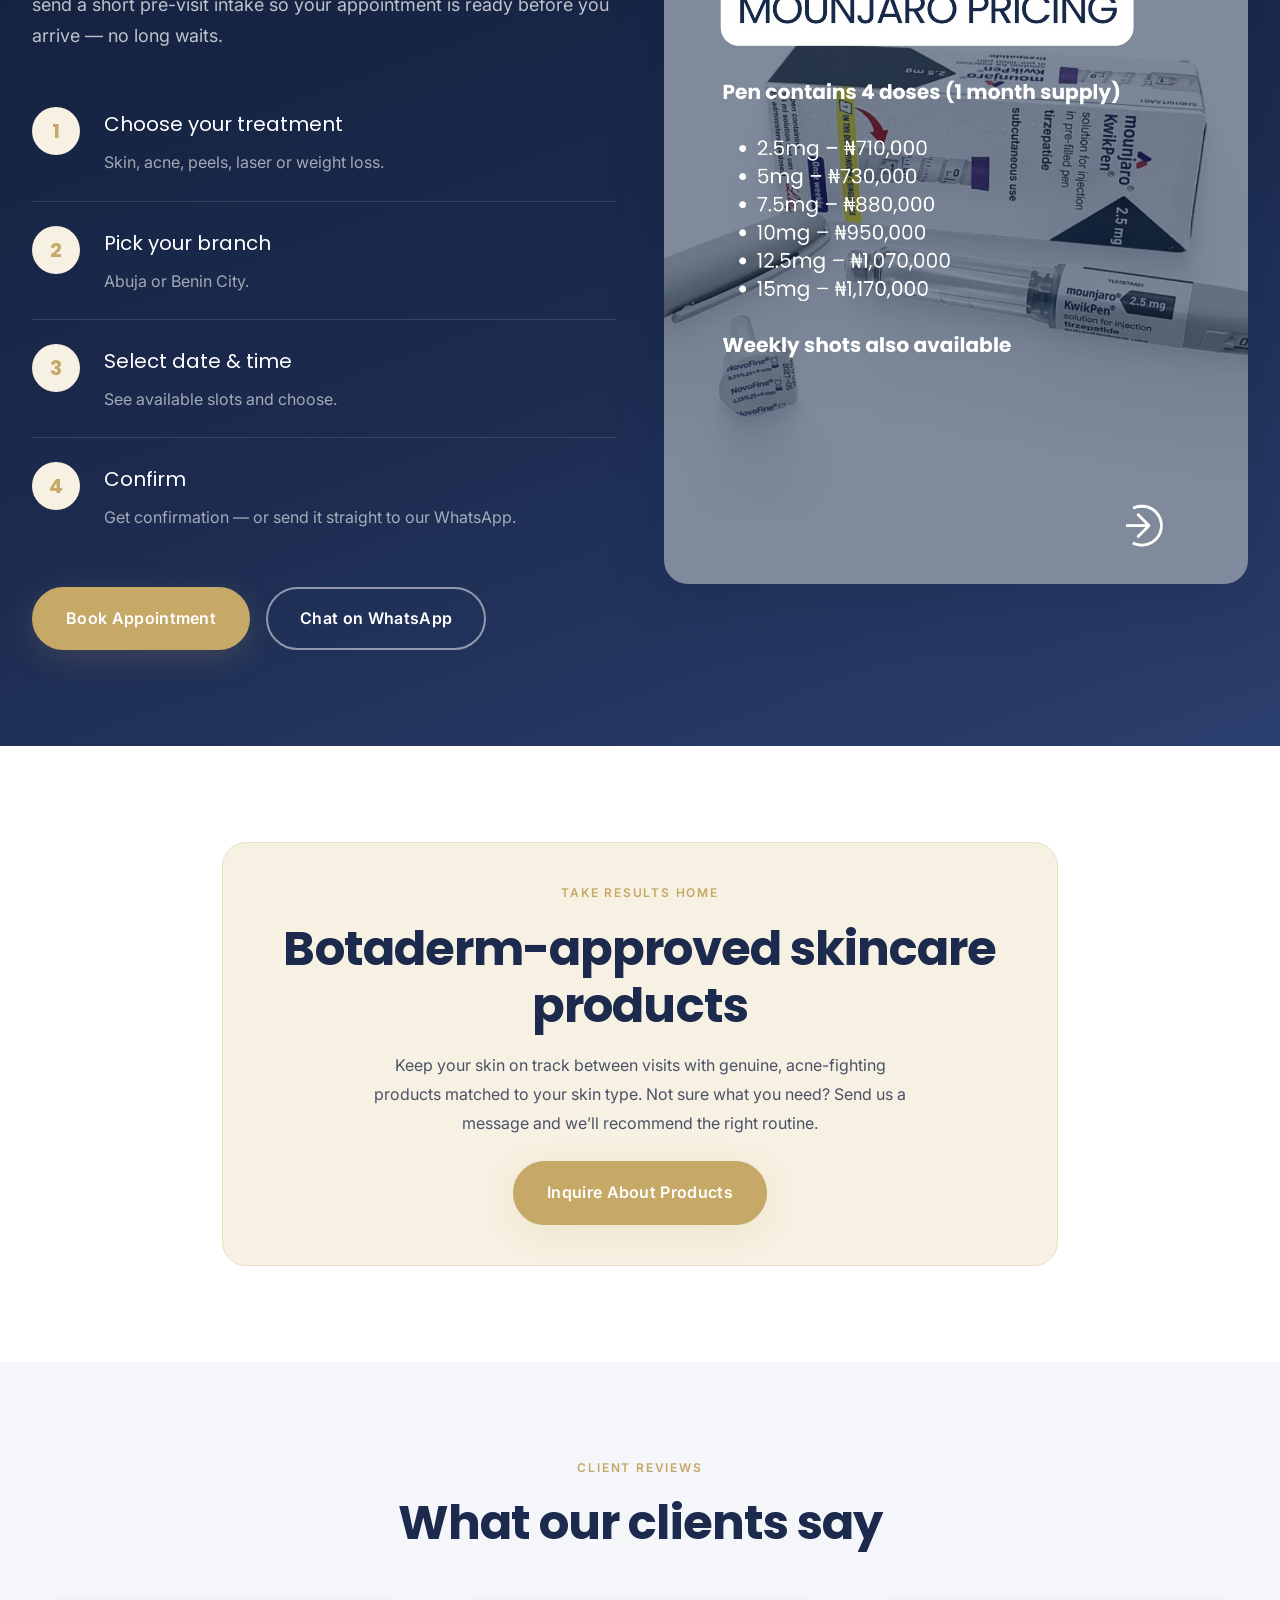
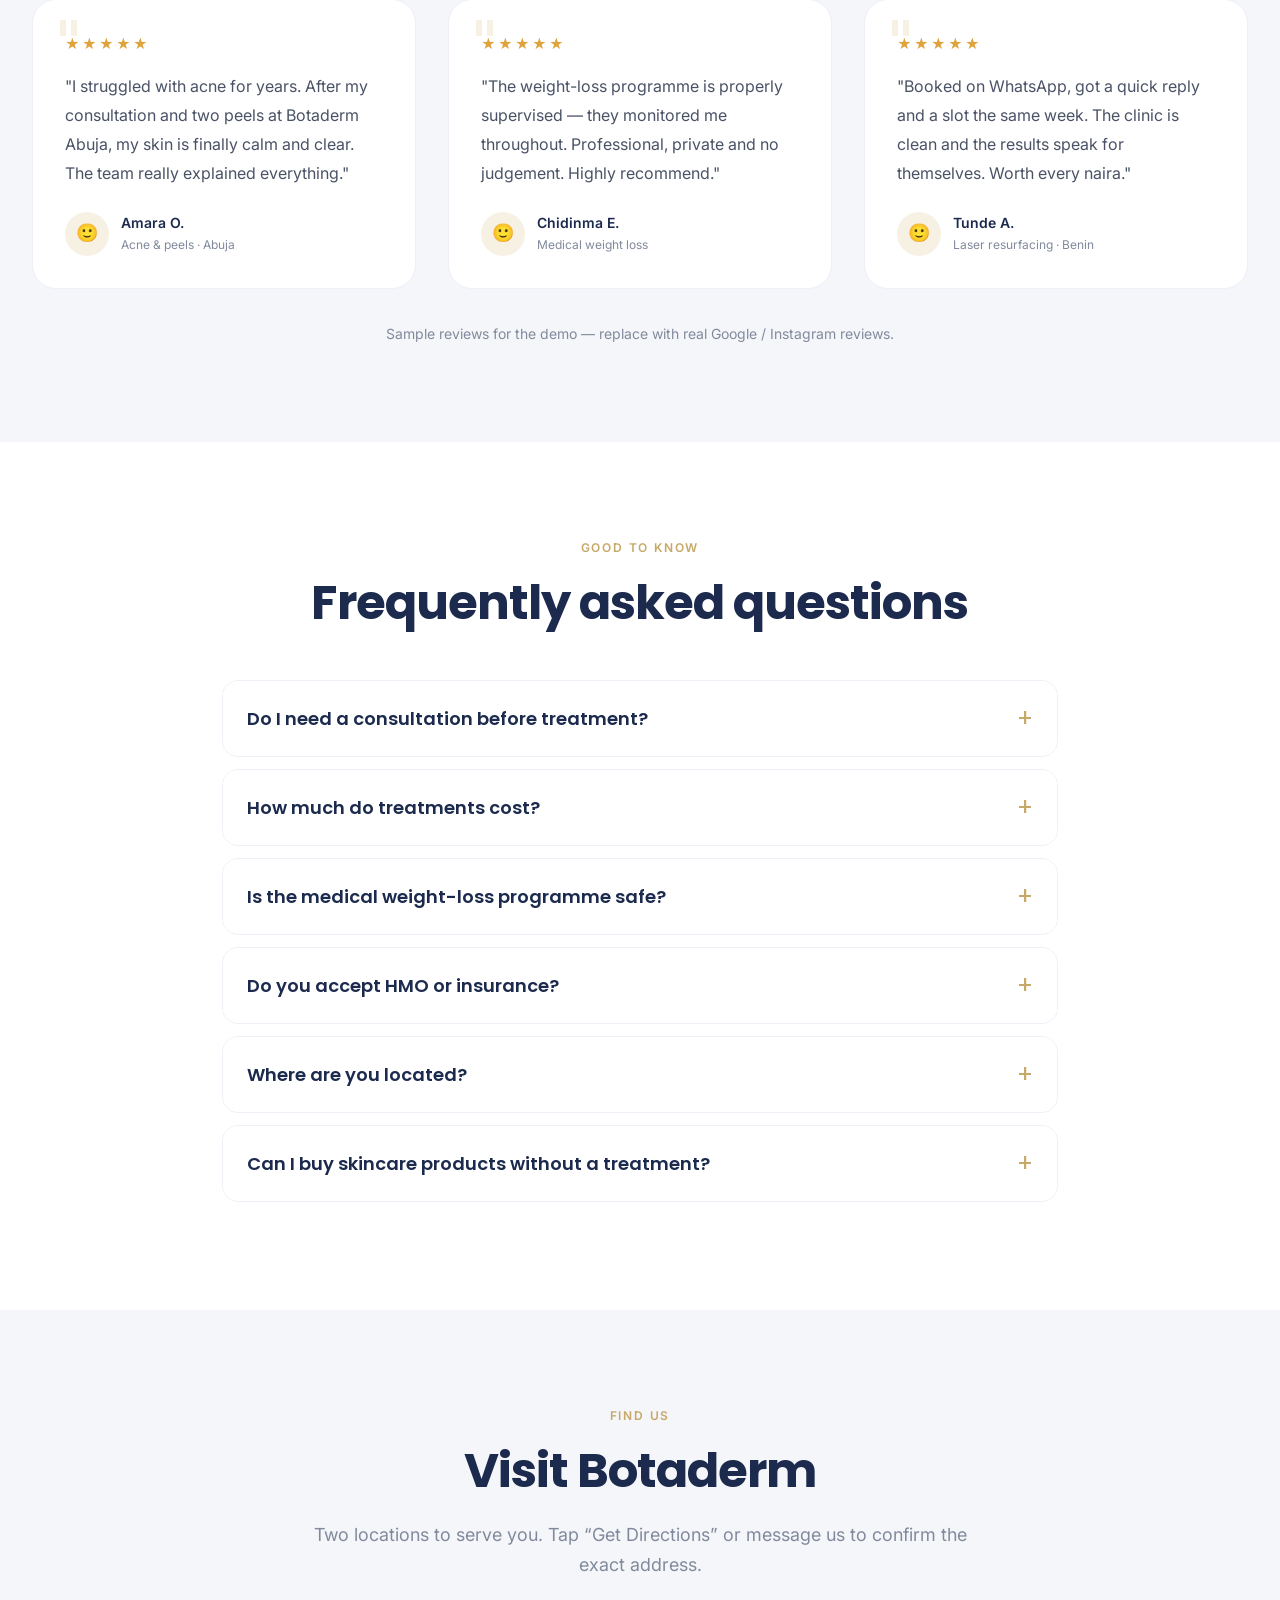
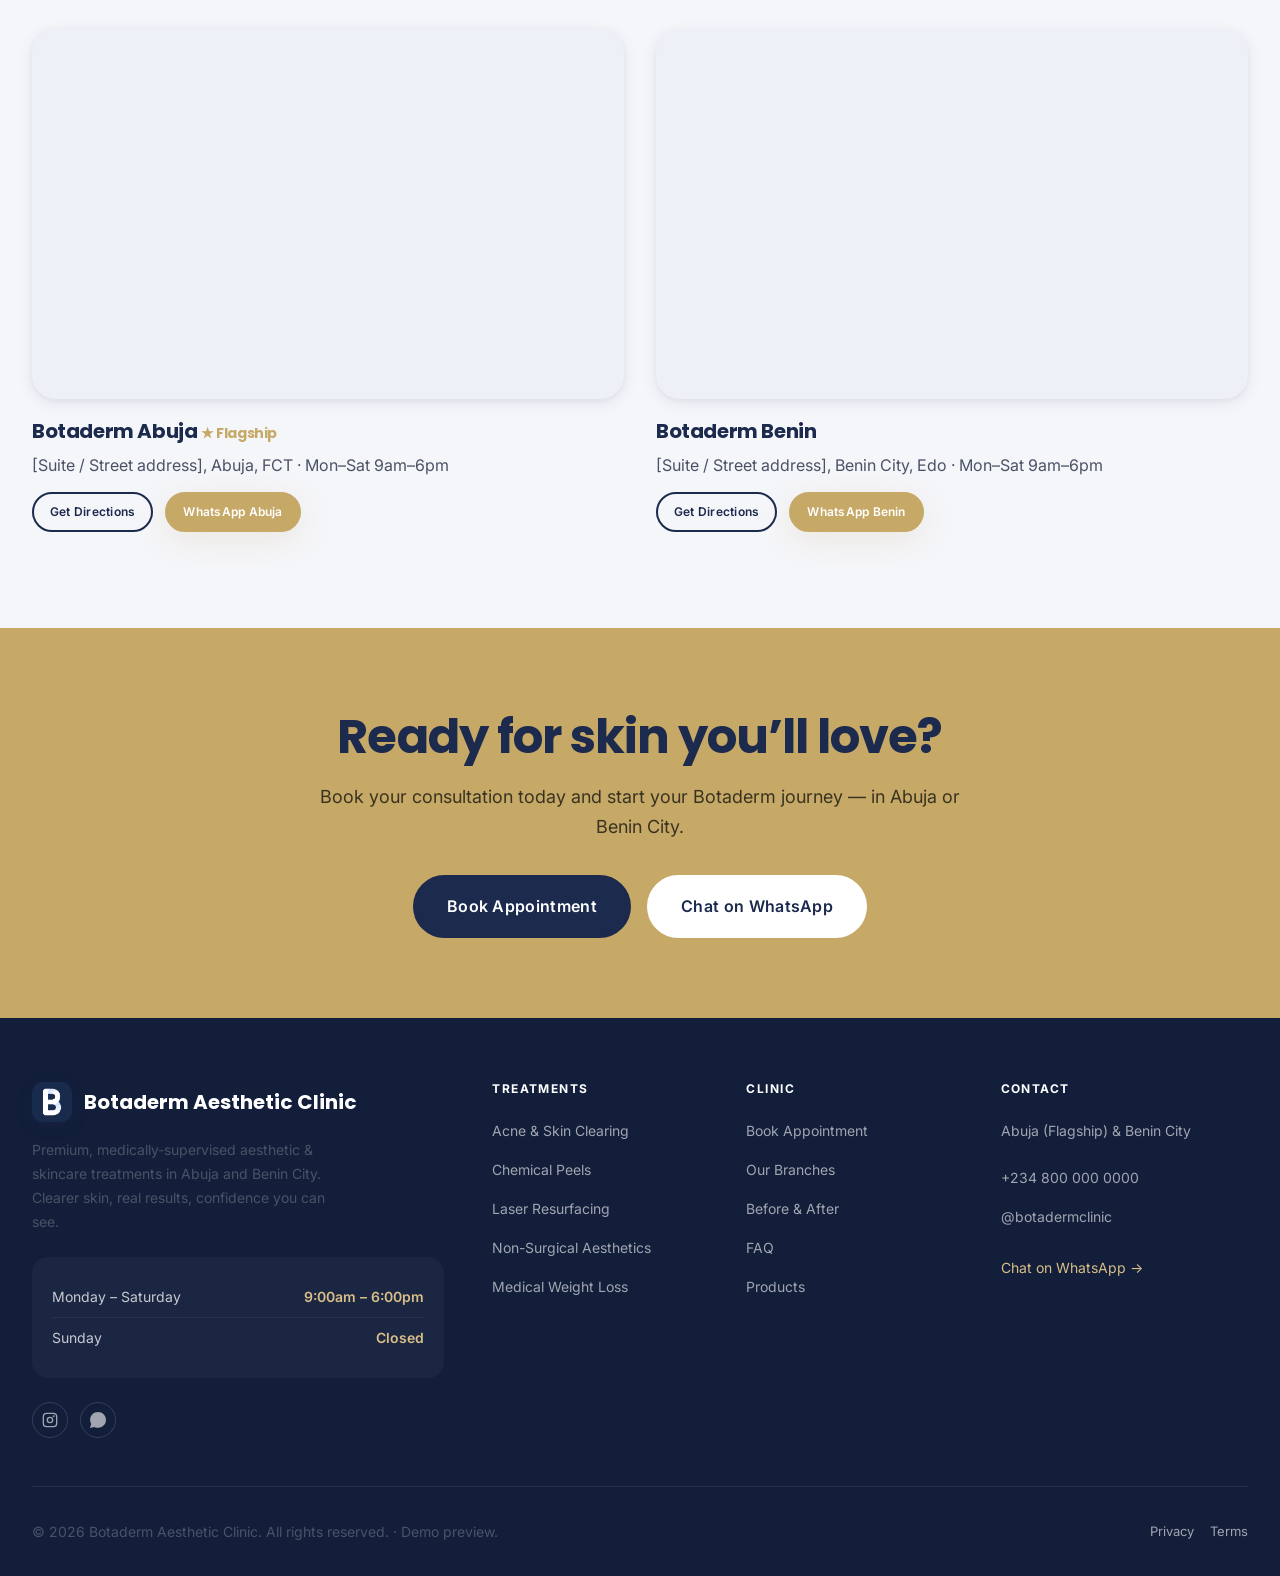
==== commit de412d2d: "Fix horizontal scroll on mobile - grid-4 (stats) now collapses to 2-up on mobile (was stuck at deskt" ====
--- a/index.html
+++ b/index.html
@@ -103,7 +103,7 @@
       </ul>
       <div class="nav__actions">
         <a class="btn btn--secondary btn--sm" data-wa data-wa-msg="Hello Botaderm, I would like to chat about a consultation.">Chat on WhatsApp</a>
-        <a href="book-appointment.html" class="btn btn--primary btn--sm">Book Appointment</a>
+        <a href="book-appointment.html" class="btn btn--primary btn--sm nav__cta"><span class="nav__cta-long">Book Appointment</span><span class="nav__cta-short">Book</span></a>
         <button class="nav__menu-btn" id="menu-btn" aria-label="Open menu"><span></span><span></span><span></span></button>
       </div>
     </div>
@@ -473,7 +473,7 @@
     <section class="section" style="background:var(--color-primary);padding:var(--space-16) 0;">
       <div class="container">
         <div class="grid grid-4">
-          <div class="stat-card reveal"><div class="stat-card__number" data-count="2" data-suffix=" Branches">2 Branches</div><div class="stat-card__label" style="color:rgba(255,255,255,0.7);">Abuja &amp; Benin City</div></div>
+          <div class="stat-card reveal"><div class="stat-card__number" data-count="2" data-suffix="">2</div><div class="stat-card__label" style="color:rgba(255,255,255,0.7);">Branches · Abuja &amp; Benin</div></div>
           <div class="stat-card reveal"><div class="stat-card__number" data-count="1500" data-suffix="+">1500+</div><div class="stat-card__label" style="color:rgba(255,255,255,0.7);">Clients Cared For</div></div>
           <div class="stat-card reveal"><div class="stat-card__number" data-count="20" data-suffix="+">20+</div><div class="stat-card__label" style="color:rgba(255,255,255,0.7);">Treatments Offered</div></div>
           <div class="stat-card reveal"><div class="stat-card__number" data-count="98" data-suffix="%">98%</div><div class="stat-card__label" style="color:rgba(255,255,255,0.7);">Would Recommend</div></div>
--- a/css/style.css
+++ b/css/style.css
@@ -1713,6 +1713,7 @@
   .section--lg { padding: var(--space-20) 0; }
 
   .grid-2, .grid-3 { grid-template-columns: 1fr; }
+  .grid-4 { grid-template-columns: repeat(2, 1fr); }   /* stats: 2-up on mobile */
 
   .hero__title { font-size: var(--text-4xl); }
   .hero__subtitle { font-size: var(--text-base); }
@@ -1941,6 +1942,27 @@
 
 /* Make every media element behave on small screens (no horizontal overflow) */
 img, video, iframe { max-width: 100%; }
+
+/* Guarantee no horizontal swipe on mobile:
+   - html+body never scroll sideways
+   - grid/flex children may shrink below their content width (stops blow-outs) */
+html, body { overflow-x: hidden; max-width: 100%; }
+.grid > *, .flex > *, .flex-between > * { min-width: 0; }
+.stat-card__number { overflow-wrap: anywhere; }
+
+/* Nav CTA: full label on desktop, short "Book" on narrow phones so the bar never overflows */
+.nav__cta-short { display: none; }
+@media (max-width: 768px) {
+  .nav__inner { padding-left: var(--space-5); padding-right: var(--space-5); }
+  .nav__actions { gap: var(--space-3); }
+}
+@media (max-width: 560px) {
+  .nav__cta-long { display: none; }
+  .nav__cta-short { display: inline; }
+  .nav__logo-sub { display: none; }
+  .nav__logo-text { font-size: var(--text-base); }
+  .brand-logo { width: 36px; height: 36px; }
+}
 
 /* ==========================================================================
    BOTADERM — RESPONSIVE for the new components (mobile-first guarantee)
@@ -1958,6 +1980,8 @@
 @media (max-width: 480px) {
   .gallery { grid-template-columns: 1fr 1fr; }
   .menu-item { flex-wrap: wrap; gap: var(--space-1); }
+  /* Long button labels wrap instead of overflowing on very narrow phones */
+  .btn { max-width: 100%; white-space: normal; }
 }
 
 /* --------------------------------------------------------------------------
